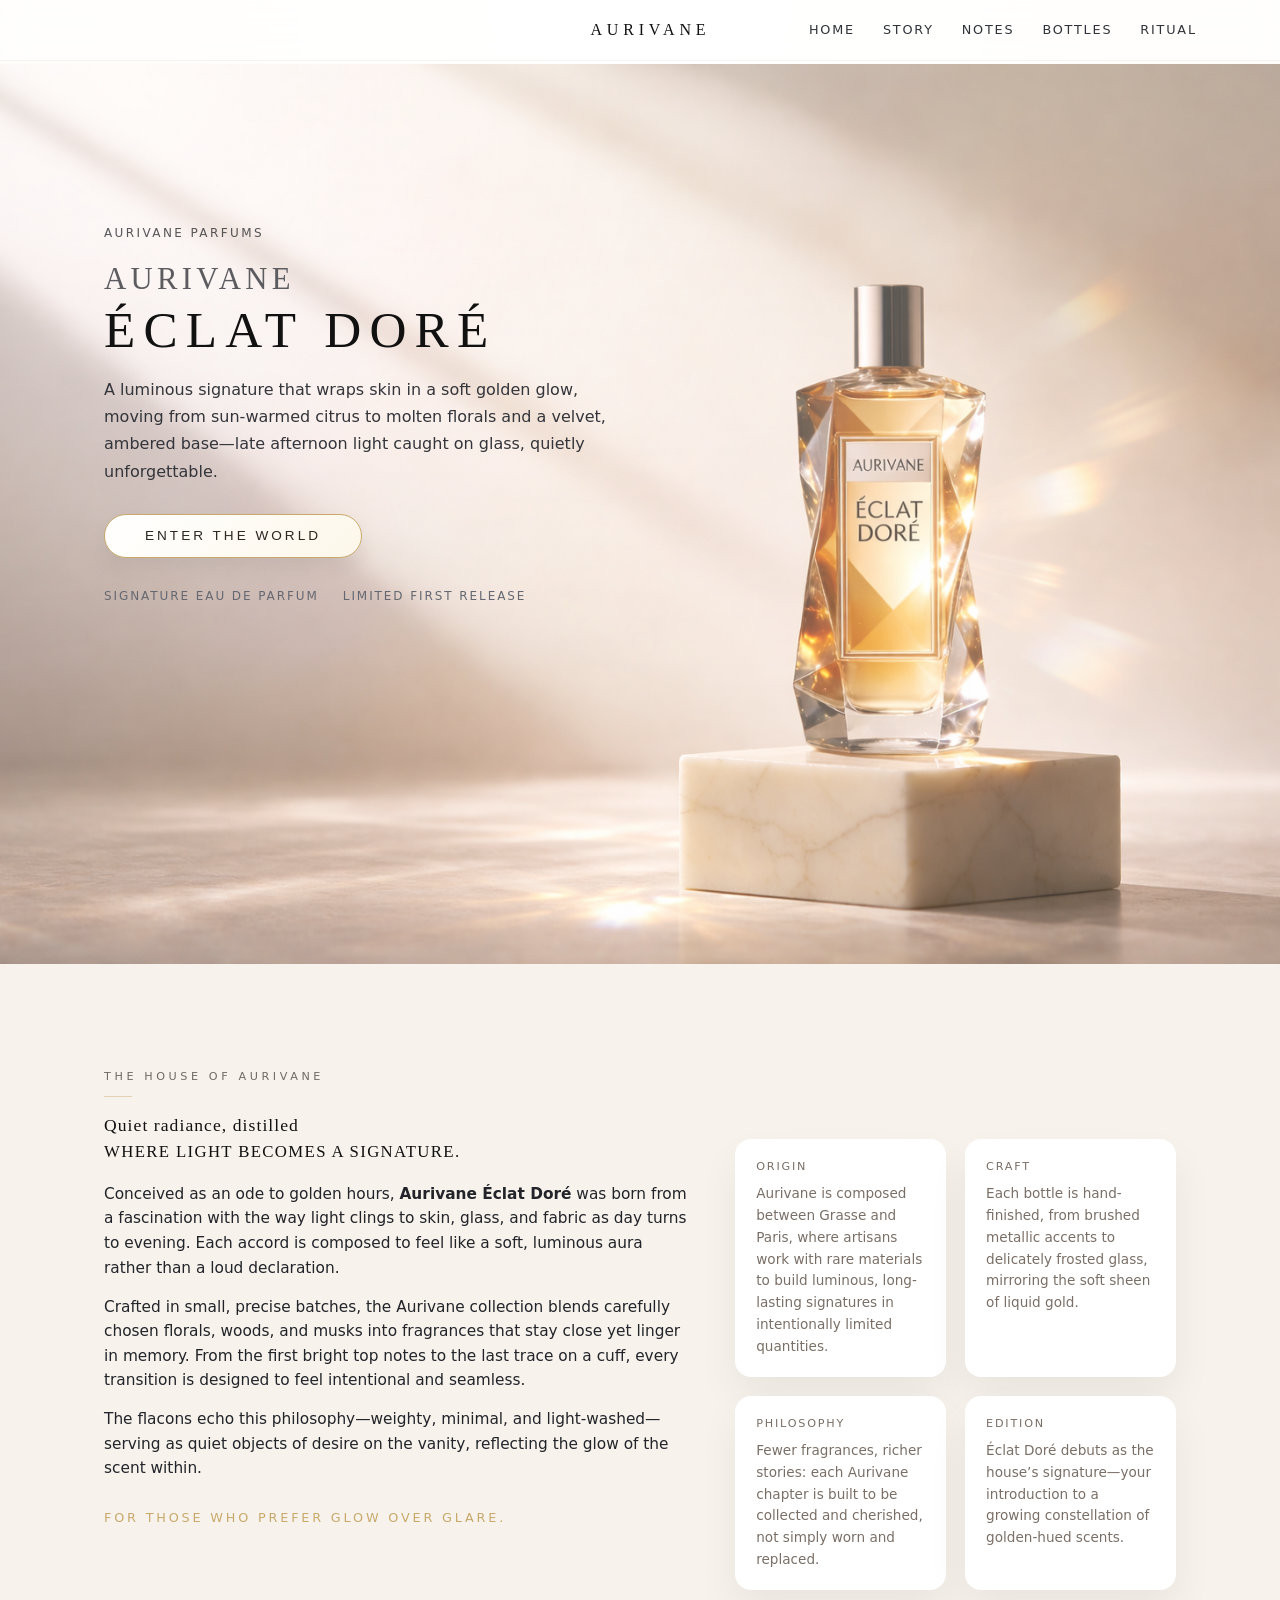
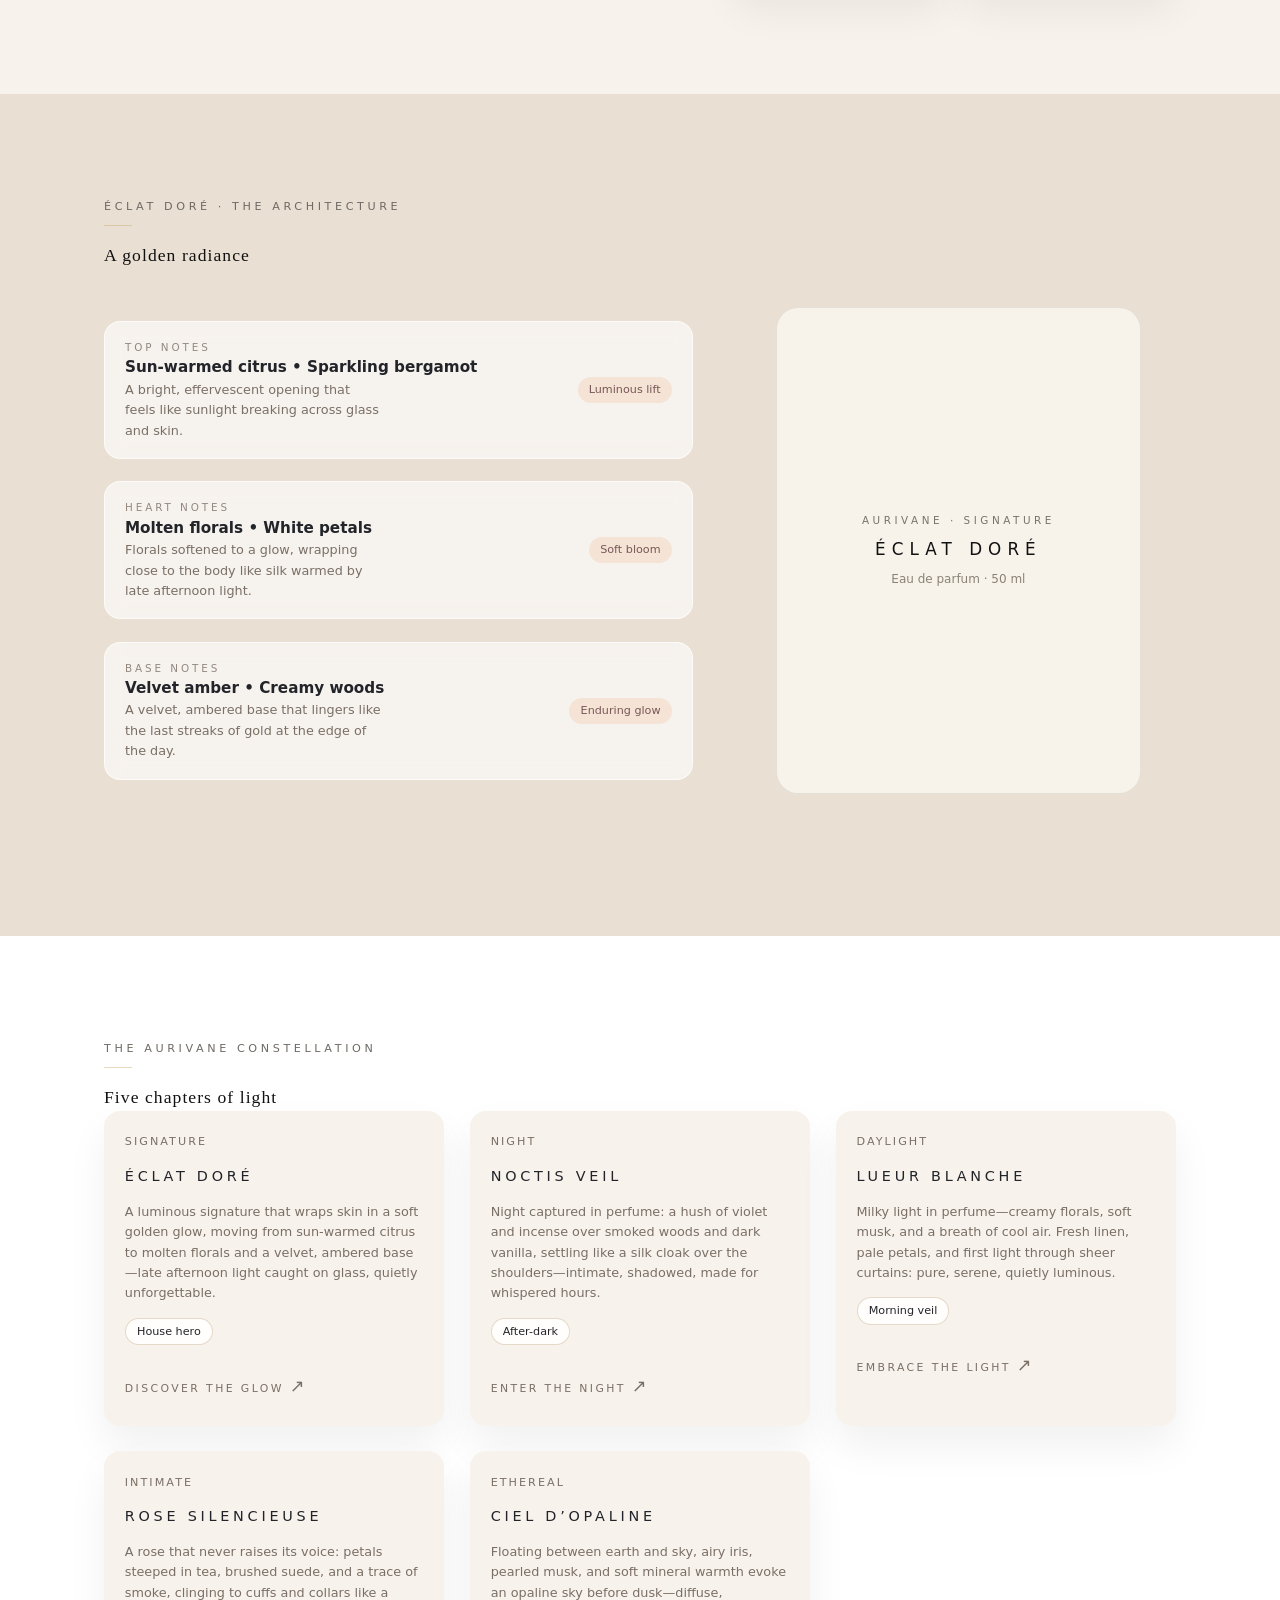
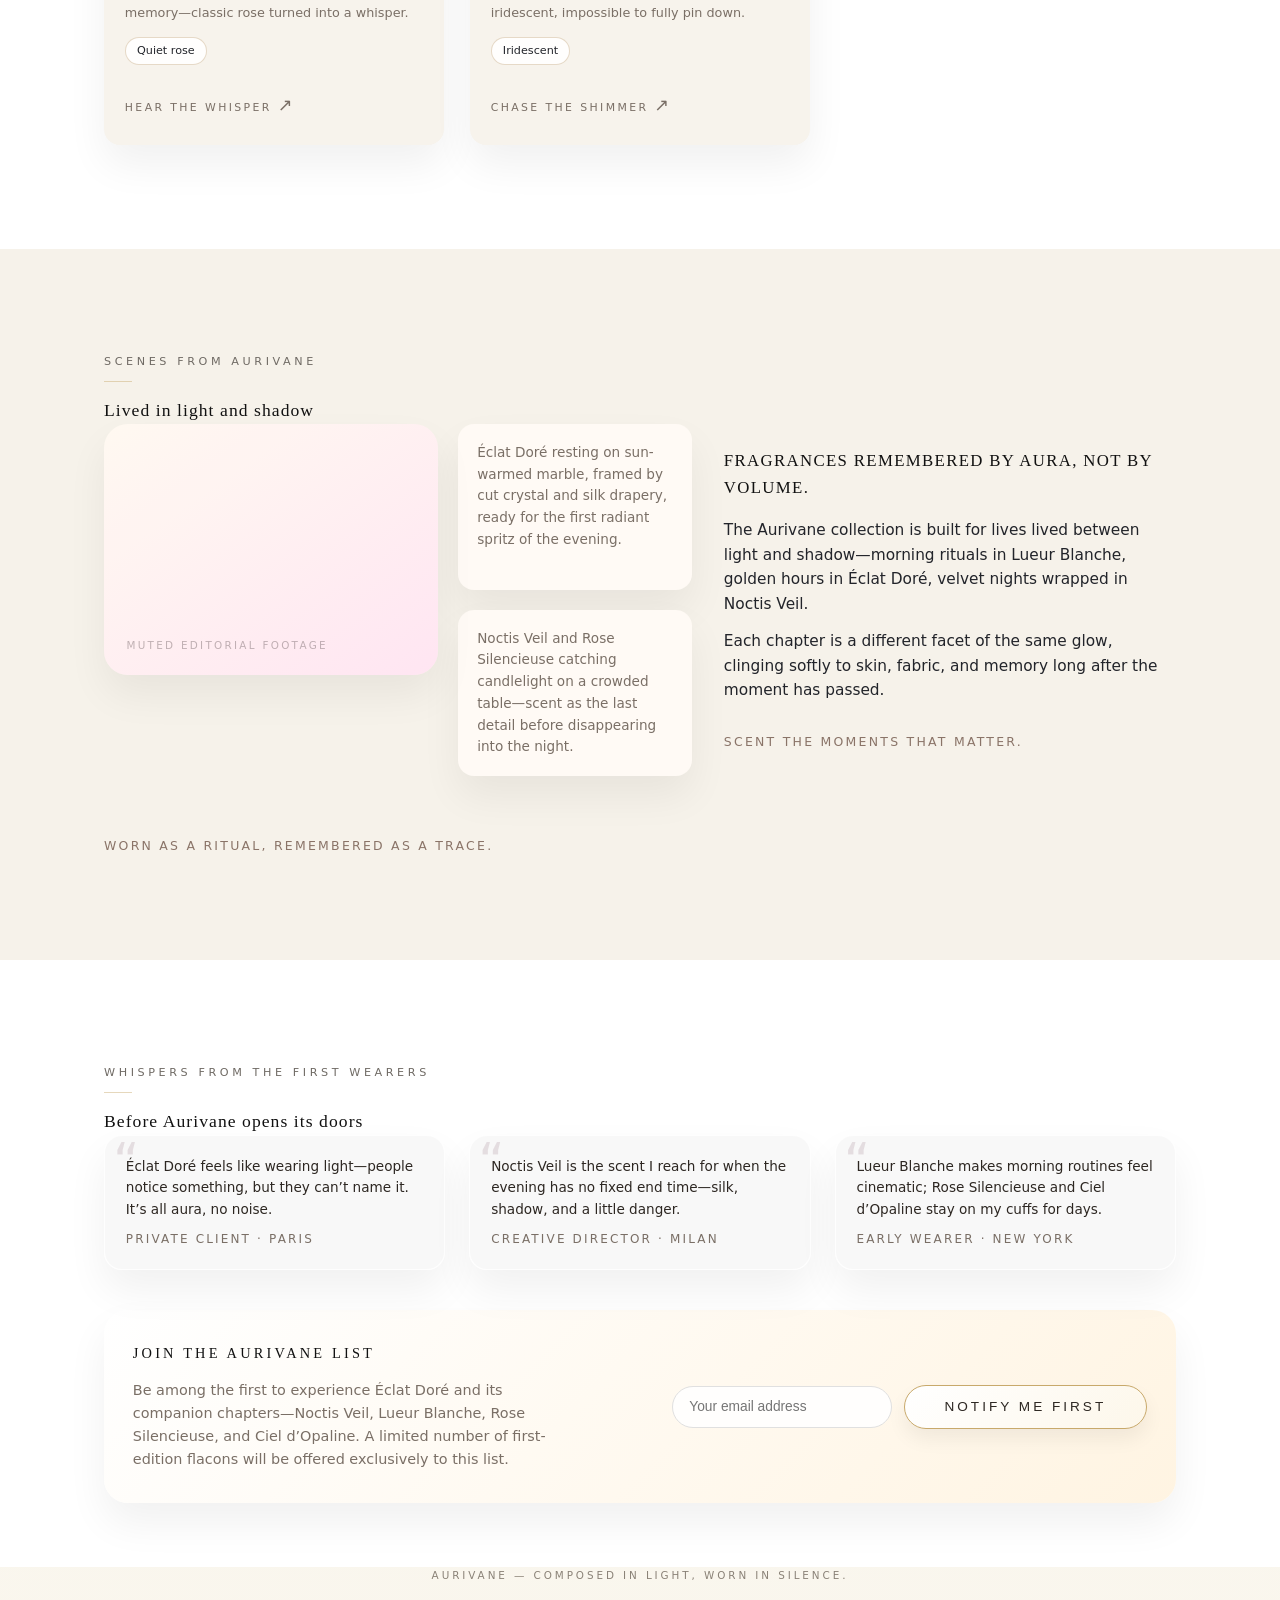
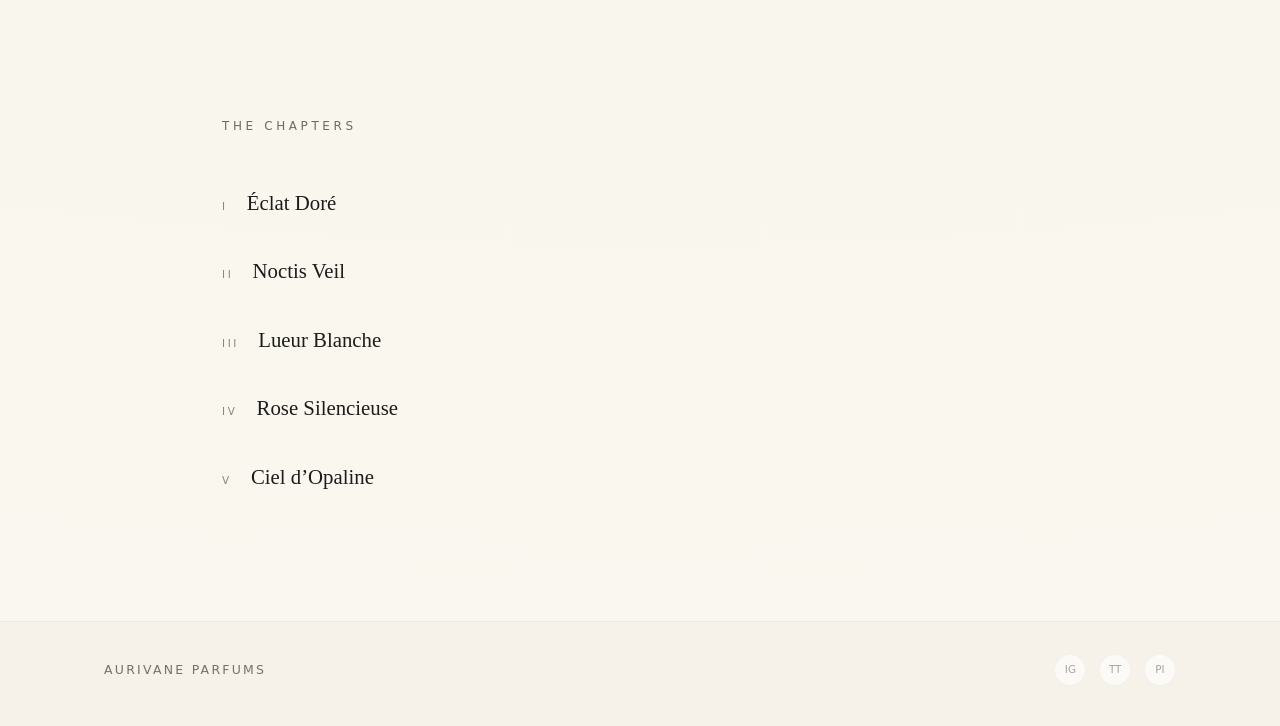
==== index.html @ 274eae1e "Add files via upload" ====
<!DOCTYPE html>
<html lang="en">
<head>
  <meta charset="UTF-8" />
  <title>Aurivane — Éclat Doré</title>
  <meta name="viewport" content="width=device-width, initial-scale=1.0" />


<link rel="stylesheet" href="styles.css" />
</head>
<body>
<header class="site-header">
  <div class="container nav-inner">

    <!-- LEFT SPACER (keeps brand centered) -->
    <div></div>
    <button class="menu-toggle" aria-label="Open menu">
      <span></span>
      <span></span>
      <span></span>
    </button>

    <!-- CENTER BRAND -->
    <div class="nav-center-brand">Aurivane</div>

    <!-- DESKTOP NAV (unchanged) -->
    <nav class="nav-links">
      <a href="#top">Home</a>
      <a href="#story">Story</a>
      <a href="#notes">Notes</a>
      <a href="#collection">Bottles</a>
      <a href="#lifestyle">Ritual</a>
    </nav>

    <!-- MOBILE MENU TOGGLE -->
    

  </div>

  <!-- MOBILE SLIDE-IN MENU (OUTSIDE nav-inner) -->
  <nav class="mobile-menu">
    <a href="#top">Home</a>
    <a href="#story">Story</a>
    <a href="#notes">Notes</a>
    <a href="#collection">Chapters</a>
    <a href="#lifestyle">Ritual</a>
  </nav>
</header>


  <main>
    <!-- Hero -->
    <section class="hero" id="top">
      <div class="container">
        <div class="hero-inner">
          <div class="hero-copy">
            <div class="brand-mark">Aurivane Parfums</div>

            <h1 class="hero-title">
              <span class="hero-title-prefix">Aurivane</span>
              <span class="hero-title-main">Éclat Doré</span>
            </h1>

            <p class="hero-tagline">
              A luminous signature that wraps skin in a soft golden glow, moving from sun-warmed citrus
              to molten florals and a velvet, ambered base—late afternoon light caught on glass,
              quietly unforgettable.
            </p>

            <div class="hero-actions">
              <button class="btn"
                onclick="document.getElementById('story').scrollIntoView({behavior:'smooth'})">
                Enter the world
              </button>
            </div>

            <div class="hero-meta">
              <span>Signature eau de parfum</span>
              <span>Limited first release</span>
            </div>
          </div>
        </div>
      </div>
    </section>

    <!-- Brand Story -->
    <section class="brand-story" id="story">
      <div class="container">
        <div class="section-header">
          <div class="section-title">The house of Aurivane</div>
          <div class="section-kicker">Quiet radiance, distilled</div>
        </div>

        <div class="brand-grid">
          <div class="brand-copy">
            <h2>Where light becomes a signature.</h2>
            <p>
              Conceived as an ode to golden hours, <strong>Aurivane Éclat Doré</strong> was born from a fascination with the way light clings to skin, glass, and fabric as day turns to evening.
              Each accord is composed to feel like a soft, luminous aura rather than a loud declaration.
            </p>
            <p>
              Crafted in small, precise batches, the Aurivane collection blends carefully chosen florals, woods, and musks into fragrances that stay close yet linger in memory.
              From the first bright top notes to the last trace on a cuff, every transition is designed to feel intentional and seamless.
            </p>
            <p>
              The flacons echo this philosophy—weighty, minimal, and light-washed—serving as quiet objects of desire on the vanity, reflecting the glow of the scent within.
            </p>

            <div class="brand-footnote">For those who prefer glow over glare.</div>
          </div>

          <div class="brand-visual">
            <div class="brand-card">
              <div class="brand-chip">Origin</div>
              <p>
                Aurivane is composed between Grasse and Paris, where artisans work with rare materials to build luminous, long-lasting signatures in intentionally limited quantities.
              </p>
            </div>
            <div class="brand-card">
              <div class="brand-chip">Craft</div>
              <p>
                Each bottle is hand-finished, from brushed metallic accents to delicately frosted glass, mirroring the soft sheen of liquid gold.
              </p>
            </div>
            <div class="brand-card">
              <div class="brand-chip">Philosophy</div>
              <p>
                Fewer fragrances, richer stories: each Aurivane chapter is built to be collected and cherished, not simply worn and replaced.
              </p>
            </div>
            <div class="brand-card">
              <div class="brand-chip">Edition</div>
              <p>
                Éclat Doré debuts as the house’s signature—your introduction to a growing constellation of golden-hued scents.
              </p>
            </div>
          </div>
        </div>
      </div>
    </section>

    <!-- Fragrance Notes for Éclat Doré -->
    <section class="notes" id="notes">
      <div class="container">
        <div class="section-header">
          <div class="section-title">Éclat Doré · The architecture</div>
          <div class="section-kicker">A golden radiance</div>
        </div>

        <div class="notes-inner">
          <div class="notes-pyramid">
            <div class="note-row">
              <div>
                <div class="note-label">Top notes</div>
                <div class="note-main">Sun-warmed citrus • Sparkling bergamot</div>
                <div class="note-desc">
                  A bright, effervescent opening that feels like sunlight breaking across glass and skin.
                </div>
              </div>
              <div class="note-tag">Luminous lift</div>
            </div>
            <div class="note-row">
              <div>
                <div class="note-label">Heart notes</div>
                <div class="note-main">Molten florals • White petals</div>
                <div class="note-desc">
                  Florals softened to a glow, wrapping close to the body like silk warmed by late afternoon light.
                </div>
              </div>
              <div class="note-tag">Soft bloom</div>
            </div>
            <div class="note-row">
              <div>
                <div class="note-label">Base notes</div>
                <div class="note-main">Velvet amber • Creamy woods</div>
                <div class="note-desc">
                  A velvet, ambered base that lingers like the last streaks of gold at the edge of the day.
                </div>
              </div>
              <div class="note-tag">Enduring glow</div>
            </div>
          </div>

          <div class="notes-bottle">
            <div class="notes-bottle-inner">
              <div class="notes-badge">Aurivane · Signature</div>
              <div class="notes-name">Éclat Doré</div>
              <div class="notes-sub">Eau de parfum · 50 ml</div>
            </div>
          </div>
        </div>
      </div>
    </section>

    <!-- Collection Tease (all models) -->
    <section class="collection" id="collection">
      <div class="container">
        <div class="section-header">
          <div class="section-title">The Aurivane constellation</div>
          <div class="section-kicker">Five chapters of light</div>
        </div>

        <div class="collection-grid">
          <!-- Éclat Doré -->
          <article class="scent-card">
            <div class="scent-tag">Signature</div>
            <div class="scent-name">Éclat Doré</div>
            <p class="scent-notes">
              A luminous signature that wraps skin in a soft golden glow, moving from sun-warmed citrus to molten florals and a velvet, ambered base—late afternoon light caught on glass, quietly unforgettable.
            </p>
            <span class="scent-chip">House hero</span>
            <div class="scent-cta-row">
              <a href="eclat-dore.html" class="bottle-link">
              <span>Discover the glow</span>
              <span class="scent-arrow">↗</span>
              </a>
            </div>
          </article>

          <!-- Noctis Veil -->
          <article class="scent-card">
            <div class="scent-tag">Night</div>
            <div class="scent-name">Noctis Veil</div>
            <p class="scent-notes">
              Night captured in perfume: a hush of violet and incense over smoked woods and dark vanilla, settling like a silk cloak over the shoulders—intimate, shadowed, made for whispered hours.
            </p>
            <span class="scent-chip">After-dark</span>

            <div class="scent-cta-row">
              <a href="noctis-veil.html" class="bottle-link">
              <span>Enter the night</span>
              <span class="scent-arrow">↗</span>
              </a>
            </div>

          </article>

          <!-- Lueur Blanche -->
          <article class="scent-card">
            <div class="scent-tag">Daylight</div>
            <div class="scent-name">Lueur Blanche</div>
            <p class="scent-notes">
              Milky light in perfume—creamy florals, soft musk, and a breath of cool air.
              Fresh linen, pale petals, and first light through sheer curtains: pure, serene, quietly luminous.
            </p>
            <span class="scent-chip">Morning veil</span>

            <div class="scent-cta-row">
              <a href="lueur-blanche.html" class="bottle-link">
              <span>Embrace the light</span>
              <span class="scent-arrow">↗</span>
              </a>
            </div>

          </article>

          <!-- Rose Silencieuse -->
          <article class="scent-card">
            <div class="scent-tag">Intimate</div>
            <div class="scent-name">Rose Silencieuse</div>
            <p class="scent-notes">
              A rose that never raises its voice: petals steeped in tea, brushed suede, and a trace of smoke, clinging to cuffs and collars like a memory—classic rose turned into a whisper.
            </p>
            <span class="scent-chip">Quiet rose</span>
            
            <div class="scent-cta-row">
              <a href="rose-silencieuse.html" class="bottle-link">
              <span>Hear the whisper</span>
              <span class="scent-arrow">↗</span>
              </a>
            </div>
          </article>

          <!-- Ciel d’Opaline -->
          <article class="scent-card">
            <div class="scent-tag">Ethereal</div>
            <div class="scent-name">Ciel d’Opaline</div>
            <p class="scent-notes">
              Floating between earth and sky, airy iris, pearled musk, and soft mineral warmth evoke an opaline sky before dusk—diffuse, iridescent, impossible to fully pin down.
            </p>
            <span class="scent-chip">Iridescent</span>
            <div class="scent-cta-row">
              <a href="ciel-d-opaline.html" class="bottle-link">
              <span>Chase the shimmer</span>
              <span class="scent-arrow">↗</span>
              </a>
            </div>
          </article>
        </div>
      </div>
    </section>

    <!-- Lifestyle / Video -->
    <section class="lifestyle" id="lifestyle">
      <div class="container">
        <div class="section-header">
          <div class="section-title">Scenes from Aurivane</div>
          <div class="section-kicker">Lived in light and shadow</div>
        </div>

        <div class="lifestyle-grid">
          <div class="lifestyle-media">
            <div class="lifestyle-main">
              <!-- Replace this with your own muted hero video or image -->
               <video
  class="ritual-video"
  src="ritual.mp4"
  autoplay
  muted
  loop
  playsinline
></video>

            </div>
            <div class="lifestyle-subgrid">
              <div class="lifestyle-card">
                Éclat Doré resting on sun-warmed marble, framed by cut crystal and silk drapery, ready for the first radiant spritz of the evening.
              </div>
              <div class="lifestyle-card">
                Noctis Veil and Rose Silencieuse catching candlelight on a crowded table—scent as the last detail before disappearing into the night.
              </div>
            </div>
          </div>
          <div class="lifestyle-copy">
            <h2>Fragrances remembered by aura, not by volume.</h2>
            <p>
              The Aurivane collection is built for lives lived between light and shadow—morning rituals in Lueur Blanche, golden hours in Éclat Doré, velvet nights wrapped in Noctis Veil.
            </p>
            <p>
              Each chapter is a different facet of the same glow, clinging softly to skin, fabric, and memory long after the moment has passed.
            </p>
            <div class="lifestyle-caption">Scent the moments that matter.</div>
          </div>
          <div class="lifestyle-caption">Worn as a ritual, remembered as a trace.</div>
        </div>
      </div>
    </section>

    <!-- Social Proof & CTA -->
    <section class="social-proof" id="social">
      <div class="container">
        <div class="section-header">
          <div class="section-title">Whispers from the first wearers</div>
          <div class="section-kicker">Before Aurivane opens its doors</div>
        </div>

        <div class="quotes-grid">
          <div class="quote-card">
            <p class="quote-text">
              Éclat Doré feels like wearing light—people notice something, but they can’t name it. It’s all aura, no noise.
            </p>
            <div class="quote-author">Private client · Paris</div>
          </div>
          <div class="quote-card">
            <p class="quote-text">
              Noctis Veil is the scent I reach for when the evening has no fixed end time—silk, shadow, and a little danger.
            </p>
            <div class="quote-author">Creative director · Milan</div>
          </div>
          <div class="quote-card">
            <p class="quote-text">
              Lueur Blanche makes morning routines feel cinematic; Rose Silencieuse and Ciel d’Opaline stay on my cuffs for days.
            </p>
            <div class="quote-author">Early wearer · New York</div>
          </div>
        </div>

        <div class="cta-panel" id="waitlist">
          <div class="cta-copy">
            <h2>Join the Aurivane list</h2>
            <p>
              Be among the first to experience Éclat Doré and its companion chapters—Noctis Veil, Lueur Blanche, Rose Silencieuse, and Ciel d’Opaline.
              A limited number of first-edition flacons will be offered exclusively to this list.
            </p>
          </div>
          <form class="cta-form"
            onsubmit="event.preventDefault(); alert('Thank you for joining the Aurivane list.');">
            <input type="email" required class="cta-input" placeholder="Your email address" />
            <button class="btn" type="submit">Notify me first</button>
          </form>
        </div>
      </div>
    </section>
  </main>

  <div class="footer-whisper">
  Aurivane — composed in light, worn in silence.
</div>

<section class="chapters-index">

  <div class="chapters-header">
    <span class="label">The Chapters</span>
  </div>

  <div class="chapters-list">

    <a href="eclat-dore.html" class="chapter-link">
      <span class="chapter-number">I</span>
      <span class="chapter-name">Éclat Doré</span>
    </a>

    <a href="noctis-veil.html" class="chapter-link">
      <span class="chapter-number">II</span>
      <span class="chapter-name">Noctis Veil</span>
    </a>

    <a href="lueur-blanche.html" class="chapter-link">
      <span class="chapter-number">III</span>
      <span class="chapter-name">Lueur Blanche</span>
    </a>

    <a href="rose-silencieuse.html" class="chapter-link">
      <span class="chapter-number">IV</span>
      <span class="chapter-name">Rose Silencieuse</span>
    </a>

    <a href="ciel-d-opaline.html" class="chapter-link">
      <span class="chapter-number">V</span>
      <span class="chapter-name">Ciel d’Opaline</span>
    </a>

  </div>

</section>

  <footer>
    <div class="container footer-inner">
      <div class="footer-brand">Aurivane Parfums</div>
      <div class="footer-social">
        <a href="#" aria-label="Instagram">IG</a>
        <a href="#" aria-label="TikTok">TT</a>
        <a href="#" aria-label="Pinterest">PI</a>
      </div>
    </div>
  </footer>

  <script>

  const menuToggle = document.querySelector('.menu-toggle');
  const mobileLinks = document.querySelectorAll('.mobile-menu a');

  // Toggle menu open / close
  menuToggle.addEventListener('click', () => {
    document.body.classList.toggle('menu-open');
  });

  // Close menu when a link is clicked
  mobileLinks.forEach(link => {
    link.addEventListener('click', () => {
      document.body.classList.remove('menu-open');
    });
  });
</script>

</body>
</html>
---- styles.css ----
/* ---------- Base ---------- */
    :root {
      --border-soft: #e0e0e0;
      --shadow-soft: 0 20px 40px rgba(0, 0, 0, 0.06);
      --radius-lg: 24px;
      --radius-md: 16px;
      --radius-sm: 999px;
      --max-width: 1120px;
      --transition-fast: 200ms ease-out;
      --bg-main: #f5f1e8;
      --bg-soft: #f7f3ec;
      --bg-white: #ffffff;
      --bg-blush: #e9dfd3;
      --bg-accent: #e0d7c5;
      --text-main: #2d2722;
      --text-muted: #7a6f66;
      --gold: #c8a96b;
      --rose-gold: #8a7468;
    }

    * {
      box-sizing: border-box;
      margin: 0;
      padding: 0;
    }

    html,
    body {
      scroll-behavior: smooth;
    }


    .bottle-link {
  text-decoration: none;
  color: inherit;
  display: block;
}

.bottle-link:hover span{
  transform: scale(1.02);
  transition: transform 0.6s ease;
}

    body {
      font-family: "Inter", system-ui, -apple-system, BlinkMacSystemFont, "Segoe UI", sans-serif;
      color: #22242a;
      background: radial-gradient(circle at top, #ffffff 0, #f8f4e6 45%, #faf7f0 100%);
      -webkit-font-smoothing: antialiased;
      font-size: 16px;
      line-height: 1.6;
    }

    img,
    video {
      max-width: 100%;
      display: block;
    }

    a {
      text-decoration: none;
      color: inherit;
    }

    main {
      width: 100%;
      overflow-x: hidden;
    }

    .container {
      max-width: var(--max-width);
      margin: 0 auto;
      padding: 0 1.5rem;
    }

    section {
      padding: 6.5rem 0;
      scroll-margin-top: 4.5rem; /* for fixed header */
    }

    h1,
    h2,
    h3 {
      letter-spacing: 0.16em;
      text-transform: uppercase;
    }

    p {
      line-height: 1.6;
      font-size: 0.96rem;
    }

    /* ---------- Header / Nav ---------- */
    .site-header {
      position: fixed;
      top: 0;
      inset-inline: 0;
      z-index: 9999;
      backdrop-filter: blur(10px);
      background: rgba(255, 255, 255, 0.55);
      border-bottom: 1px solid rgba(0, 0, 0, 0.04);
      left: 0;
      width: 100%;
      
    }

/* Desktop */
.menu-toggle {
  display: none;
}

.hero::before{
  pointer-events: none;
}

.menu-open .menu-toggle span:nth-child(1) {
  transform: translateY(8px) rotate(45deg);
}

.menu-open .menu-toggle span:nth-child(2) {
  opacity: 0;
}

.menu-open .menu-toggle span:nth-child(3) {
  transform: translateY(-8px) rotate(-45deg);
}


/* ---------- Mobile menu behavior ---------- */
.menu-open {
  overflow: hidden;
}



    .nav-inner {
      height: 3.75rem;
      display: grid;
      grid-template-columns: 1fr auto 1fr;
      align-items: center;
    }

    .nav-center-brand {
      grid-column: 2;
      justify-self: center;
      font-family: "Playfair Display", "Cormorant Garamond", serif;
      font-size: 1rem;
      letter-spacing: 0.3em;
      text-transform: uppercase;
      color: #111111;
    }

    .nav-links {
      grid-column: 3;
      justify-self: end;
      display: flex;
      gap: 1.75rem;
      color: #555;
      font-size: 0.8rem;
      letter-spacing: 0.14em;
      text-transform: uppercase;
    }

    .nav-links a {
      color: #303339;
      text-decoration: none;
      position: relative;
    }

    .nav-links a::after {
      content: "";
      position: absolute;
      left: 0;
      bottom: -0.2rem;
      width: 0;
      height: 1px;
      background: #111111;
      transition: width 180ms ease-out;
    }

    .nav-links a:hover::after {
      width: 100%;
    }

    /* ---------- Hero ---------- */
    .hero {
      min-height: 100vh;
      display: block;
      align-items: flex-start;
      position: relative;
      padding-top: 9rem; /* extra for fixed header */
      padding-bottom: 4rem;
      background: url("/hero-background.png") right center / cover no-repeat;
      background-color: #f7f3ec;
      margin-top: 4rem;
    }

    .site-header .container{
      padding-inline: 1.5rem 0.2rem;
    }

    .hero::before {
      content: "";
      position: absolute;
      inset: 0;
      background: radial-gradient(circle at top left, rgba(255, 255, 255, 0.4), transparent 55%),
        linear-gradient(to bottom, rgba(255, 255, 255, 0.35), rgba(255, 255, 255, 0.2));
      mix-blend-mode: lighten;
    }

    .hero .container {
      position: relative;
      z-index: 1;
    }

    .hero-inner {
      display: grid;
      grid-template-columns: minmax(0, 1fr);
      gap: 2.5rem;
      align-items: flex-start;
      justify-items: flex-start;
    }

    .hero-copy {
      max-width: 38rem;
      margin-top: 1rem;
      color: #1f2023;
    }

    .brand-mark {
      text-transform: uppercase;
      letter-spacing: 0.2em;
      font-size: 0.75rem;
      margin-bottom: 1.25rem;
      opacity: 0.75;
    }

    .hero-title {
      font-family: "Playfair Display", "Cormorant Garamond", "Times New Roman", serif;
      font-size: clamp(2.6rem, 4vw, 3.6rem);
      line-height: 1.05;
      margin: 0 0 1.2rem;
      display: flex;
      flex-direction: column;
      gap: 0.15em;
      color: #111111;
    }

    .hero-title-prefix {
      font-weight: 400;
      text-transform: uppercase;
      letter-spacing: 0.14em;
      font-size: 0.6em;
      color: #5b5b60;
    }

    .hero-title-main {
      font-weight: 500;
    }

    .hero-tagline {
      font-family: "Inter", system-ui, -apple-system, BlinkMacSystemFont, "Segoe UI", sans-serif;
      font-size: clamp(1rem, 1.1vw, 1.06rem);
      line-height: 1.7;
      max-width: 32rem;
      margin: 0 0 1.8rem;
      color: #33353b;
    }

    .hero-meta {
      display: flex;
      flex-wrap: wrap;
      gap: 0.75rem 1.5rem;
      font-size: 0.75rem;
      text-transform: uppercase;
      letter-spacing: 0.16em;
      color: #656871;
    }

    /* ---------- Buttons & Pills ---------- */
    .btn {
      display: inline-flex;
      align-items: center;
      justify-content: center;
      padding: 0.85rem 2.5rem;
      border-radius: var(--radius-sm);
      border: 1px solid var(--gold);
      background: linear-gradient(135deg, #ffffff, #fdf7ea);
      color: var(--text-main);
      font-size: 0.85rem;
      letter-spacing: 0.16em;
      text-transform: uppercase;
      font-weight: 500;
      letter-spacing: 0.22em;
      cursor: pointer;
      transition: background var(--transition-fast), transform var(--transition-fast),
        box-shadow var(--transition-fast);
      box-shadow: 0 10px 20px rgba(0, 0, 0, 0.06);
    }

    .btn:hover {
      background: linear-gradient(135deg, #fffaf0, #ffeec7);
      transform: translateY(-0.5px);
      box-shadow: 0 16px 30px rgba(0, 0, 0, 0.08);
    }

    .pill {
      display: inline-flex;
      align-items: center;
      gap: 0.5rem;
      border-radius: var(--radius-sm);
      padding: 0.45rem 1.1rem;
      border: 1px solid rgba(0, 0, 0, 0.04);
      background: rgba(255, 255, 255, 0.75);
      backdrop-filter: blur(10px);
      font-size: 0.7rem;
      letter-spacing: 0.18em;
      text-transform: uppercase;
      color: var(--text-muted);
    }

    .pill-dot {
      width: 7px;
      height: 7px;
      border-radius: 50%;
      background: var(--gold);
    }

    /* ---------- Premium headings for sections ---------- */
    section h2 {
      font-family: "Playfair Display", "Cormorant Garamond", serif;
      font-size: clamp(1.6rem, 2.4vw, 2rem);
      font-weight: 500;
      letter-spacing: 0.08em;
      text-transform: uppercase;
      color: #111111;
      margin-bottom: 0.4rem;
    }

    section h3 {
      font-family: "Inter", system-ui, -apple-system, BlinkMacSystemFont, "Segoe UI", sans-serif;
      font-size: 0.85rem;
      text-transform: uppercase;
      letter-spacing: 0.2em;
      color: #7a7d84;
      margin-bottom: 1.4rem;
    }

    /* ---------- Brand Story ---------- */
    .brand-story {
      background: var(--bg-soft);
    }

    .brand-grid {
      display: grid;
      grid-template-columns: minmax(0, 1.2fr) minmax(0, 0.9fr);
      gap: 2.75rem;
      align-items: start;
    }

    .brand-copy h2 {
      font-size: 1.05rem;
      margin-bottom: 1rem;
    }

    .brand-copy p + p {
      margin-top: 0.9rem;
    }

    .brand-copy strong {
      font-weight: 600;
    }

    .brand-footnote {
      margin-top: 1.7rem;
      font-size: 0.8rem;
      text-transform: uppercase;
      letter-spacing: 0.22em;
      color: var(--gold);
    }

    .brand-visual {
      display: grid;
      grid-template-columns: repeat(2, minmax(0, 1fr));
      gap: 1.2rem;
    }

    .brand-card {
      border-radius: var(--radius-md);
      background: var(--bg-white);
      box-shadow: var(--shadow-soft);
      padding: 1.2rem 1.3rem;
    }

    .brand-chip {
      font-size: 0.7rem;
      letter-spacing: 0.16em;
      text-transform: uppercase;
      color: var(--text-muted);
      margin-bottom: 0.45rem;
    }

    .brand-card p {
      font-size: 0.85rem;
      color: var(--text-muted);
    }

    /* ---------- Fragrance Notes ---------- */
    .notes {
      background: var(--bg-blush);
    }

    .notes-inner {
      display: grid;
      grid-template-columns: minmax(0, 1.15fr) minmax(0, 0.85fr);
      gap: 3rem;
      align-items: center;
    }

    .notes-pyramid {
      display: grid;
      gap: 1.4rem;
    }

    .note-row {
      border-radius: var(--radius-md);
      padding: 1.05rem 1.25rem;
      display: flex;
      align-items: center;
      justify-content: space-between;
      gap: 1.5rem;
      border: 1px solid rgba(255, 255, 255, 0.7);
      background: rgba(255, 255, 255, 0.6);
      backdrop-filter: blur(8px);
      transition: transform var(--transition-fast), box-shadow var(--transition-fast),
        background var(--transition-fast);
    }

    .note-row:hover {
      transform: translateY(-1px);
      box-shadow: 0 12px 24px rgba(0,0,0,0.12);
      background: rgba(255, 255, 255, 0.85);
    }

    .note-label {
      font-size: 0.65rem;
      letter-spacing: 0.28em;
      text-transform: uppercase;
      color: var(--text-muted);
      opacity: 0.8;

    }

    .note-main {
      font-size: 0.95rem;
      font-weight: 600;
    }

    .note-desc {
      font-size: 0.8rem;
      color: var(--text-muted);
      max-width: 16rem;
    }

    .note-tag {
      padding: 0.25rem 0.7rem;
      border-radius: 999px;
      font-size: 0.7rem;
      background: rgba(244, 225, 210, 0.9);
      color: #785757;
    }
    
    
    .notes-bottle {
  padding: 2.4rem 2.2rem;
  background: none;
  border: none;
  box-shadow: none;
}


.notes-bottle-inner {
  aspect-ratio: 3 / 4;
  background: #f7f3ea; /* warm ivory */
  border: 1px solid rgba(0, 0, 0, 0.08); /* very soft outline */
  border-radius: 22px; /* subtle, not pill-like */
  display: flex;
  flex-direction: column;
  align-items: center;
  justify-content: center;
  gap: 0.45rem;
  text-align: center;
}



.notes-badge {
  font-size: 0.65rem;
  letter-spacing: 0.34em;
  text-transform: uppercase;
  color: #7a7268;
}
.notes-name {
  font-size: 1.05rem;
  letter-spacing: 0.36em;
  text-transform: uppercase;
  color: #111111;
}
.notes-sub {
  font-size: 0.75rem;
  color: #8a8277;
}

    /* ---------- Collection ---------- */
    .collection {
      background: var(--bg-white);
    }

    .collection-grid {
      display: grid;
      grid-template-columns: repeat(3, minmax(0, 1fr));
      gap: 1.6rem;
    }

    .scent-card {
      border-radius: var(--radius-md);
      background: var(--bg-soft);
      box-shadow: var(--shadow-soft);
      padding: 1.4rem 1.3rem 1.6rem;
      display: flex;
      flex-direction: column;
      gap: 0.85rem;
      position: relative;
      overflow: hidden;
      transition: transform var(--transition-fast), box-shadow var(--transition-fast);
    }

    .scent-card:hover {
      transform: translateY(-5px);
      box-shadow: 0 24px 40px rgba(0, 0, 0, 0.09);
        background: linear-gradient(
    135deg,
    #f8f5ee,
    #f2ede4
  );
    }

    .scent-tag {
      font-size: 0.7rem;
      letter-spacing: 0.18em;
      text-transform: uppercase;
      color: var(--text-muted);
    }

    .scent-name {
      font-size: 0.9rem;
      letter-spacing: 0.26em;
      text-transform: uppercase;
    }

    .scent-notes {
      font-size: 0.8rem;
      color: var(--text-muted);
    }

    .scent-chip {
      font-size: 0.7rem;
      padding: 0.25rem 0.7rem;
      border-radius: 999px;
      background: rgba(255, 255, 255, 0.9);
      border: 1px solid rgba(228, 213, 193, 0.9);
      align-self: flex-start;
    }

    .scent-cta-row {
      display: flex;
      justify-content: space-between;
      align-items: center;
      margin-top: 0.8rem;
      font-size: 0.68rem;
      letter-spacing: 0.22em;
      text-transform: uppercase;
      color: var(--text-muted);
    }

    .scent-arrow {
      font-size: 1.1rem;
    }

    /* ---------- Lifestyle ---------- */
    .lifestyle {
      background: #f6f2ea;
    }

    .lifestyle-grid {
      display: grid;
      grid-template-columns: 1.3fr 1fr;
      gap: 2rem;
      align-items: center;
    }

    .lifestyle-media {
      display: grid;
      grid-template-columns: 2fr 1.4fr;
      gap: 1.25rem;
    }

    .lifestyle-main {
      border-radius: var(--radius-lg);
      background: linear-gradient(145deg, #fff9f0, #ffe4f1);
      box-shadow: var(--shadow-soft);
      aspect-ratio: 4 / 3;
      position: relative;
      overflow: hidden;
    }

    .lifestyle-main::before {
  content: "";
  position: absolute;
  inset: 0;
  background: rgba(255, 255, 255, 0.04);
  pointer-events: none;
  z-index: 2;
}

    .lifestyle-main::after {
      content: "Muted Editorial Footage";
      position: absolute;
      left: 1.4rem;
      bottom: 1.3rem;
      font-size: 0.65rem;
      opacity: 0.55;
      letter-spacing: 0.22em;
      text-transform: uppercase;
      color: rgba(84, 70, 73, 0.7);
    }

    .lifestyle-subgrid {
      display: grid;
      grid-template-rows: 1fr 1fr;
      gap: 1.25rem;
    }

    .lifestyle-card {
      border-radius: var(--radius-md);
      background: #fffaf5;
      box-shadow: var(--shadow-soft);
      padding: 1.1rem 1.2rem;
      font-size: 0.85rem;
      color: var(--text-muted);
    }

    .lifestyle-copy h2 {
      font-size: 1.05rem;
      margin-bottom: 1rem;
    }

    .lifestyle-copy p + p {
      margin-top: 0.8rem;
    }

    .lifestyle-caption {
      margin-top: 1.8rem;
      font-size: 0.78rem;
      letter-spacing: 0.18em;
      text-transform: uppercase;
      color: var(--rose-gold);
    }
    .ritual-video {
  width: 100%;
  height: 100%;
  object-fit: cover;
  display: block;
}



    /* ---------- Social Proof & CTA ---------- */
    .social-proof {
      background: var(--bg-white);
      padding-bottom: 4rem;
    }

    .quotes-grid {
      display: grid;
      grid-template-columns: repeat(3, minmax(0, 1fr));
      gap: 1.5rem;
      margin-bottom: 2.5rem;
    }

    .quote-card {
      border-radius: 18px;
      padding: 1.2rem 1.3rem;
      background: rgba(248, 248, 248, 0.95);
      border: 1px solid rgba(255, 255, 255, 0.9);
      box-shadow: var(--shadow-soft);
      position: relative;
      overflow: hidden;
    }

    .quote-card::before {
      content: "“";
      position: absolute;
      font-size: 3.2rem;
      color: rgba(152, 114, 132, 0.2);
      top: -0.9rem;
      left: 0.5rem;
    }

    .quote-text {
      font-size: 0.85rem;
      color: var(--text-main);
      margin-bottom: 0.6rem;
    }

    .quote-author {
      font-size: 0.75rem;
      text-transform: uppercase;
      letter-spacing: 0.18em;
      color: var(--text-muted);
    }

    .cta-panel {
      border-radius: var(--radius-lg);
      background: linear-gradient(135deg, #ffffff, #fff4e2);
      box-shadow: var(--shadow-soft);
      padding: 2rem 1.8rem;
      display: flex;
      flex-wrap: wrap;
      align-items: center;
      justify-content: space-between;
      gap: 1.5rem;
    }

    .cta-copy {
      max-width: 26rem;
    }

    .cta-copy h2 {
      font-size: 0.9rem;
      letter-spacing: 0.22em;
      text-transform: uppercase;
      margin-bottom: 0.9rem;
    }

    .cta-copy p {
      font-size: 0.9rem;
      color: var(--text-muted);
    }

    .cta-form {
      display: flex;
      flex-wrap: wrap;
      gap: 0.7rem;
      align-items: center;
    }

    .cta-input {
      min-width: 220px;
      padding: 0.78rem 1rem;
      border-radius: var(--radius-sm);
      border: 1px solid var(--border-soft);
      background: rgba(255, 255, 255, 0.9);
      font-size: 0.86rem;
      outline: none;
      transition: border var(--transition-fast), box-shadow var(--transition-fast),
        background var(--transition-fast);
    }

    .cta-input:focus {
      border-color: var(--gold);
      box-shadow: 0 0 0 1px rgba(212, 175, 55, 0.2);
      background: #ffffff;
    }

    /* ---------- Footer ---------- */
    footer {
      padding: 2rem 0 2.5rem;
      border-top: 1px solid rgba(0, 0, 0, 0.03);
      background: #f6f2ea;
    }

    .footer-inner {
      display: flex;
      justify-content: space-between;
      align-items: center;
      gap: 1rem;
      font-size: 0.78rem;
      color: var(--text-muted);
    }

    .footer-brand {
      letter-spacing: 0.18em;
      text-transform: uppercase;
    }

    .footer-social {
      display: flex;
      gap: 0.8rem;
    }

    .footer-social a {
      width: 32px;
      height: 32px;
      border-radius: 999px;
      border: 1px solid rgba(0, 0, 0, 0.06);
      display: flex;
      align-items: center;
      justify-content: center;
      font-size: 0.65rem;
      background: #ffffff;
      opacity: 0.6;
      transition: background var(--transition-fast), transform var(--transition-fast),
        box-shadow var(--transition-fast);
    }
    .footer-whisper {
  text-align: center;
  font-size: 0.65rem;
  letter-spacing: 0.28em;
  text-transform: uppercase;
  color: #8a8277;
  margin-bottom: 1.5rem;
}


    .footer-social a:hover {
      transform: translateY(-1px);
      background: #fff9f0;
      box-shadow: 0 10px 20px rgba(0, 0, 0, 0.08);
    }

    /* ---------- Responsive ---------- */
    @media (min-width: 1024px) {
      .hero-actions{
        margin-bottom: 1.8rem;
      }
      
    }
    @media (max-width: 960px) {
      .hero-inner,
      .brand-grid,
      .notes-inner,
      .collection-grid,
      .lifestyle-grid,
      .quotes-grid {
        grid-template-columns: 1fr;
      }

      .hero {
        padding-top: 5rem;
      }

      .collection-grid {
        gap: 1.2rem;
      }

      .quotes-grid {
        gap: 1.2rem;
      }

      .section-header {
        flex-direction: column;
        align-items: flex-start;
        margin-bottom: 2.5rem;
        max-width: 32rem;
        padding-top: 1.2rem;
      }

.section-header::before {
  content: "";
  display: block;
  width: 36px;
  height: 1px;
  background: rgba(0, 0, 0, 0.08);
  margin-bottom: 1.4rem;
}



      .cta-panel {
        align-items: flex-start;
      }
    }

    @media (max-width: 640px) {
      section {
        padding: 4rem 0;
      }

      .hero {
        min-height: 90vh;
        padding-top: 4.5rem;
        padding-bottom: 3rem;
        text-align: center;
      }

      .hero-copy {
        margin-inline: auto;
        align-items: center;
      }

      .hero-title {
        font-size: clamp(2rem, 8vw, 2.5rem);
        line-height: 1.1;
      }

      .hero-tagline {
        font-size: 0.88rem;
        line-height: 1.8;
        max-width: 90%;
        margin-bottom: 1.4rem;
        margin-inline: auto;
      }

      .hero-actions {
        margin-bottom: 2rem;
      }

      .hero-scroll {
  position: absolute;
  bottom: 2rem;
  left: 50%;
  transform: translateX(-50%);
  font-size: 0.65rem;
  letter-spacing: 0.24em;
  text-transform: uppercase;
  color: #7a6f66;
  opacity: 0.6;
}

      

      .hero .btn {
        width: auto;
        min-width: 11rem;
        font-size: 0.9rem;
        padding-inline: 1.8rem;
      }

      .hero-meta {
        justify-content: center;
        text-align: center;
        font-size: 0.7rem;
        gap: 0.4rem 1rem;
      }

      .brand-visual {
        grid-template-columns: 1fr;
      }

      .scent-card,
      .brand-card,
      .lifestyle-card {
        box-shadow: 0 10px 20px rgba(0, 0, 0, 0.04);
      }

      .collection-grid,
      .quotes-grid {
        gap: 1rem;
      }

      .cta-input {
        min-width: 100%;
      }
    }

    .section-kicker {
  margin-top: 0.9rem;
  font-family: "Playfair Display", "Cormorant Garamond", serif;
  font-size: 1.1rem;
  font-weight: 500;
  letter-spacing: 0.06em;
  color: #111111;
}

.section-title {
  display: block;
  font-size: 0.7rem;
  letter-spacing: 0.32em;
  text-transform: uppercase;
  color: #6f6a64;
  margin-bottom: 0.4rem;
}

.section-title::after {
  content: "";
  display: block;
  width: 28px;
  height: 1px;
  background: rgba(200, 169, 107, 0.45);
  margin-top: 0.6rem;
}


.chapters-index {
  max-width: 900px;
  margin: 8rem auto;
  padding: 0 2rem;
}

.chapters-header .label {
  font-size: 0.75rem;
  letter-spacing: 0.3em;
  text-transform: uppercase;
  color: #6e6a65;
}

.chapters-list {
  margin-top: 3rem;
  display: flex;
  flex-direction: column;
  gap: 2.2rem;
}

.chapter-link {
  text-decoration: none;
  color: #1c1c1c;
  display: flex;
  gap: 1.2rem;
  align-items: baseline;
}

.chapter-number {
  font-size: 0.65rem;
  letter-spacing: 0.25em;
  color: #8a857d;
}

.chapter-name {
  font-family: "Playfair Display", serif;
  font-size: 1.3rem;
  font-weight: 400;
}

.chapter-link:hover {
  opacity: 0.85;
}







@media (max-width: 640px) {

  body {
    font-size: 15px;
    line-height: 1.9;
  }

  p {
    font-size: 0.92rem;
    line-height: 1.95;
  }

  .brand-copy p + p,
  .lifestyle-copy p + p {
    margin-top: 1.4rem;
  }

  .note-desc {
    max-width: 100%;
  }
}


@media (max-width: 768px) {

  .nav-links {
    display: none;
  }


  .menu-toggle, .nav-center-brand{
    align-self: center;
  }
  .nav-center-brand{
    grid-column: 2;
    justify-self: center;
    align-self: center;
  }


  /* Hamburger button */
  .menu-toggle {
    grid-column: 1;
    justify-self: start;
    position: relative;
    width: 32px;
    height: 32px;

    display: flex;
    flex-direction: column;
    justify-content: center;
    gap: 6px;
    align-items: center;

    background: none;
    border: none;
    padding: 0;
    cursor: pointer;

    z-index: 10001;
  }

  .menu-toggle span {
    height: 2px;
    display: block;
    width: 100%;
    background: #111111;
    transition: transform 0.35s ease, opacity 0.35s ease;
  }

  .menu-open .menu-toggle span:nth-child(1) {
    transform: translateY(8px) rotate(45deg);
  }

  .menu-open .menu-toggle span:nth-child(2) {
    opacity: 0;
  }

  .menu-open .menu-toggle span:nth-child(3) {
    transform: translateY(-8px) rotate(-45deg);
  }

 .mobile-menu {
    position: fixed;
    top: 0;
    right: 0;
    width: 100%;
    height: 100vh;
    pointer-events: none;
    background: #f6f2ea;

    transform: translateX(100%);
    transition: transform 0.45s ease;

    display: flex;
    flex-direction: column;
    justify-content: center;

    padding: 6.5rem 3rem 3rem; /* PUSH BELOW HEADER */
    gap: 2.4rem;

    z-index: 9000;
  }

  .menu-open .mobile-menu {
    transform: translateX(0);
    pointer-events: auto;
  }

  .mobile-menu a {
    font-size: 1.1rem;
    letter-spacing: 0.26em;
    text-transform: uppercase;
    color: #111;
  }
}

/* ===============================
   MOBILE MENU – DEFAULT STATE
   =============================== */
.menu-open .mobile-menu {
  transform: translateX(0);
  opacity: 1;
  visibility: visible;
  pointer-events: auto;

  transition:
    transform 0.45s ease,
    opacity 0.3s ease,
    visibility 0s;
}




.mobile-menu {
  position: fixed;
  inset: 0;

  background: #f6f2ea;

  display: flex;
  flex-direction: column;
  justify-content: center;
  gap: 2.4rem;
  padding: 6.5rem 3rem 3rem;

  transform: translateX(100%);
  opacity: 0;
  visibility: hidden;
  pointer-events: none;

  transition:
    transform 0.45s ease,
    opacity 0.3s ease,
    visibility 0s linear 0.45s;

  z-index: 9000;
}

/* ===============================
   MOBILE HEADER ALIGNMENT
   =============================== */
@media (max-width: 768px) {

  .nav-inner {
    display: grid;
    grid-template-columns: auto 1fr auto;
    align-items: center;
    height: 3.75rem;
  }

  /* Hamburger — LEFT */
  .menu-toggle {
    grid-column: 1;
    justify-self: start;
    align-self: center;
  }

  /* Brand — CENTER */
  .nav-center-brand {
    grid-column: 2;
    justify-self: center;
    align-self: center;
    line-height: 1; /* IMPORTANT for vertical alignment */
  }
}

/* ===============================
   MOBILE HERO LAYOUT
   =============================== */
@media (max-width: 640px) {

  .hero {
    padding-top: 6.5rem;
    padding-bottom: 4rem;
    text-align: left;
    background-position: right center;
  }

  .hero-inner {
    display: grid;
    grid-template-columns: 1.1fr 0.9fr;
    gap: 1.5rem;
    align-items: center;
  }

}

@media (max-width: 640px) {

  .hero-copy {
    margin: 0;
    max-width: none;
  }

  .brand-mark {
    font-size: 0.65rem;
    letter-spacing: 0.32em;
    margin-bottom: 1rem;
  }

  .hero-title {
    font-size: 2.1rem;
    line-height: 1.08;
    margin-bottom: 1.6rem;
  }

  .hero-tagline {
    font-size: 0.9rem;
    line-height: 1.9;
    max-width: 90%;
  }

  .hero-meta {
    margin-top: 1.6rem;
    font-size: 0.65rem;
    letter-spacing: 0.22em;
  }
}

@media (max-width: 640px) {

  .hero {
    background-position: 80% center;
    background-size: cover;
  }
}


@media (max-width: 768px) {

  .lifestyle-grid {
    display: flex;
    flex-direction: column;
    gap: 3rem;
  }

  .lifestyle-media {
    display: block;
  }

  .lifestyle-main {
    aspect-ratio: 16 / 10;
    border-radius: 18px;
  }

  .lifestyle-subgrid {
    display: none; /* hide the small cards on mobile */
  }

  .lifestyle-copy {
    max-width: 32rem;
  }
}

@media (max-width: 640px) {
  .chapter-name {
    font-size: 1.15rem;
  }

  .chapter-number {
    font-size: 0.6rem;
  }
}

/* ===============================
   MOBILE HERO IMAGE OVERRIDE
   =============================== */
@media (max-width: 640px) {
  .hero {
    background-image: url("hero-mobile.png");
    background-position: right center;
    background-size: cover;
  }
}

@media (max-width: 640px) {
  .hero-copy {
    max-width: 85%;
  }

  .hero-title {
    font-size: 2.1rem;
    line-height: 1.08;
  }

  .hero-tagline {
    font-size: 0.88rem;
    line-height: 1.85;
    color: #2e2a25;
  }
}
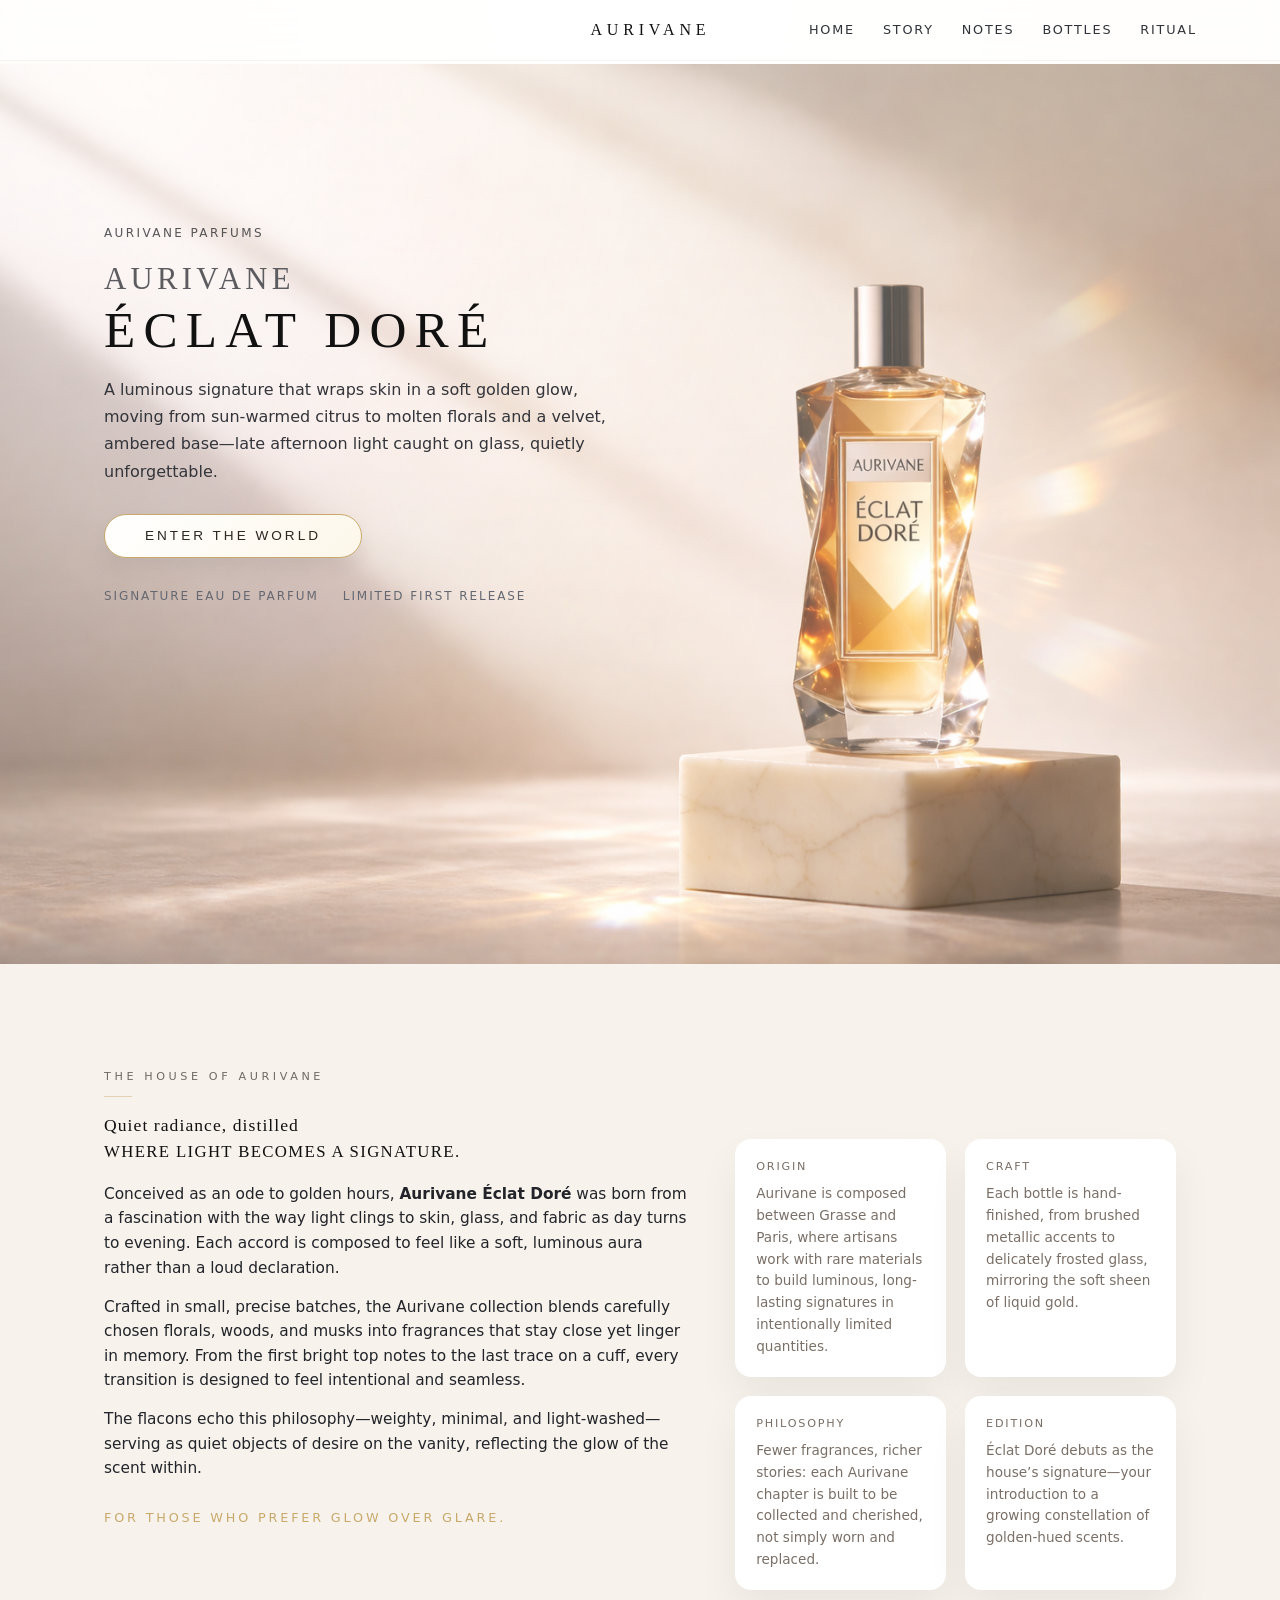
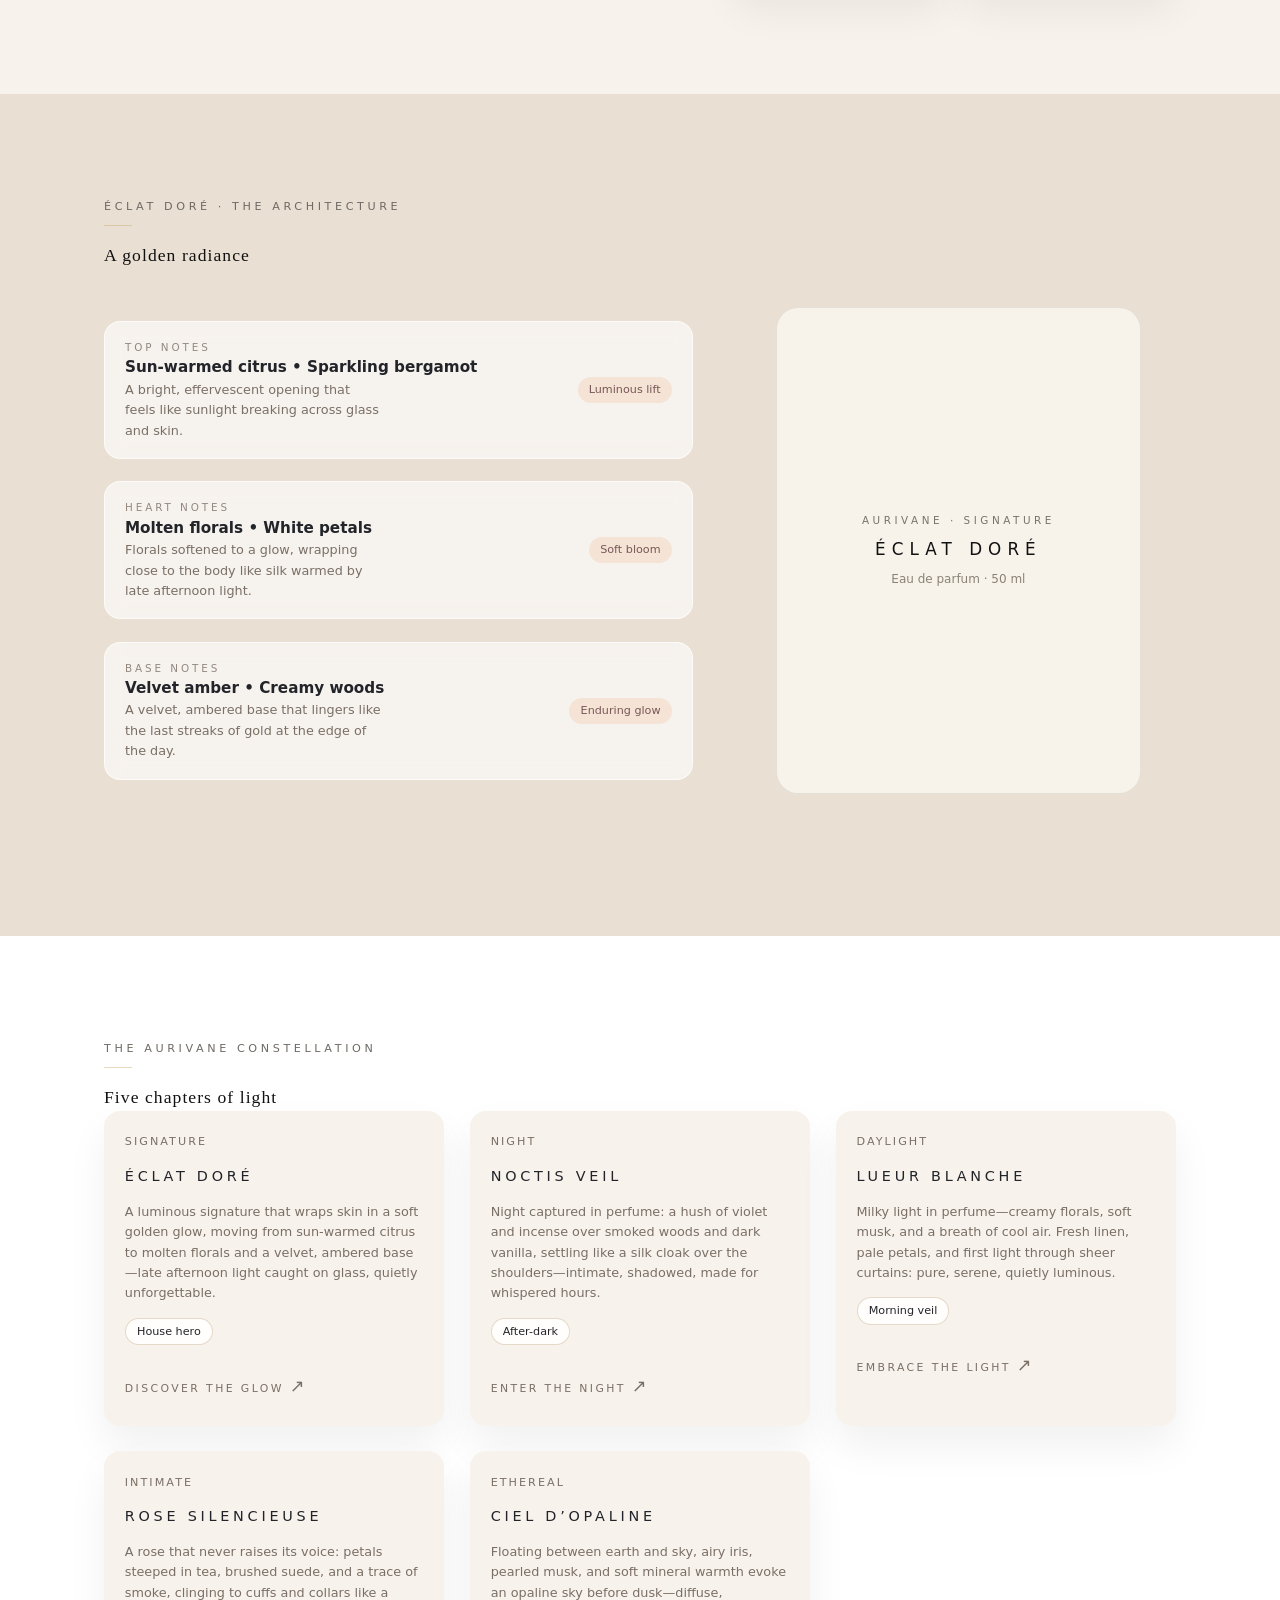
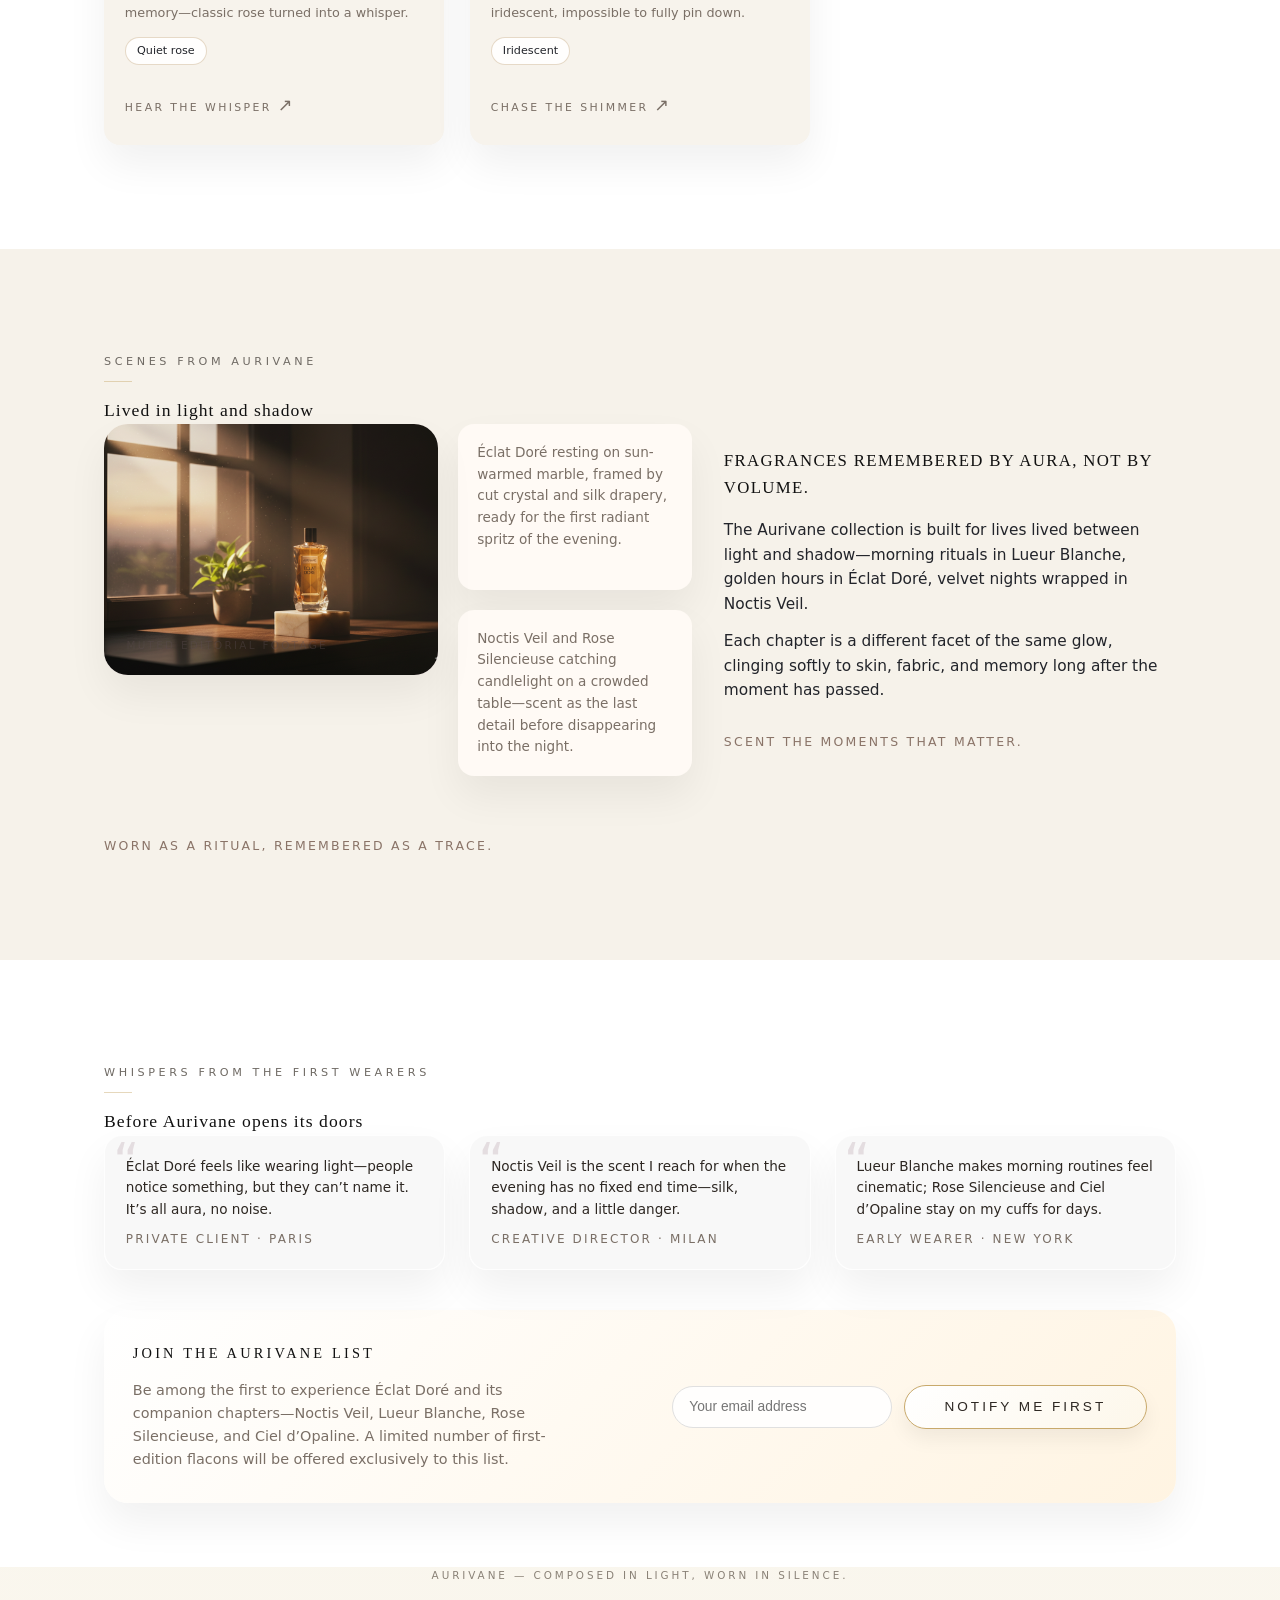
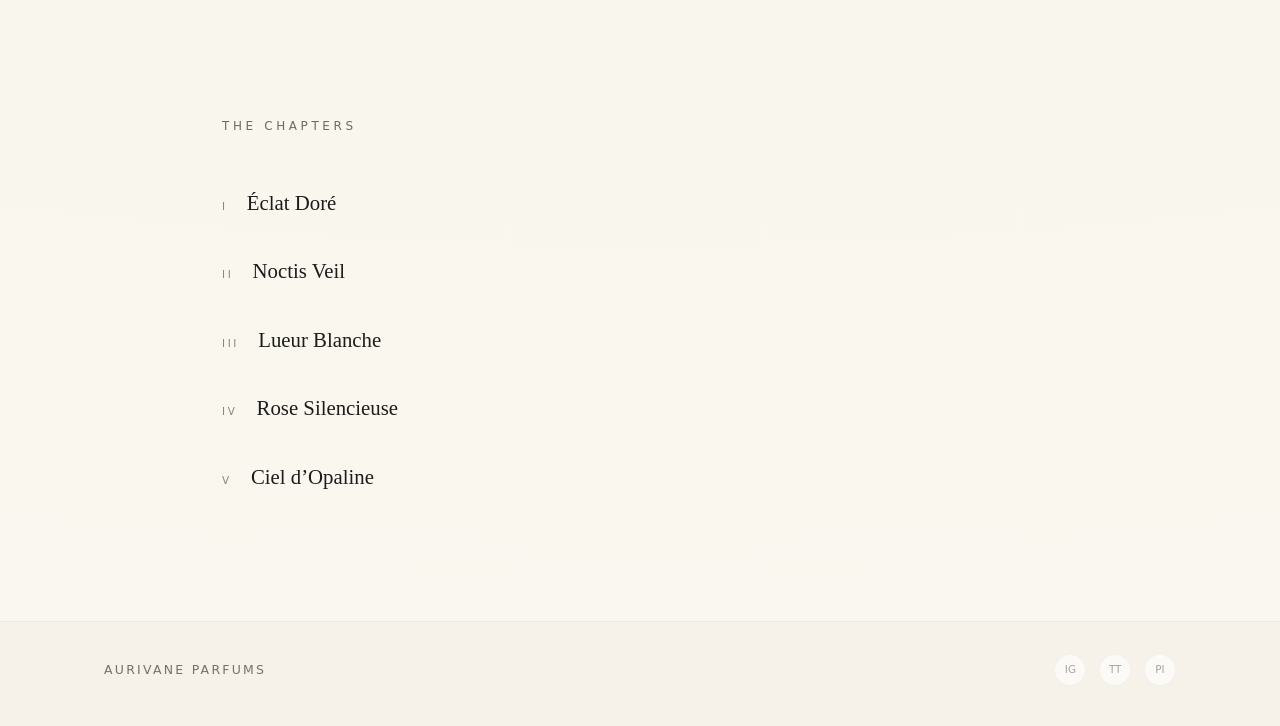
==== commit 40bcb67b: "intergrating lazy loading" ====
--- a/index.html
+++ b/index.html
@@ -305,7 +305,8 @@
                <video
   class="ritual-video"
   src="ritual.mp4"
-  autoplay
+  preload="none"
+  poster="./eclat-ritual.png"
   muted
   loop
   playsinline
@@ -451,6 +452,24 @@
       document.body.classList.remove('menu-open');
     });
   });
+
+  const videos = document.querySelectorAll(".ritual-video");
+
+const videoObserver = new IntersectionObserver(entries => {
+  entries.forEach(entry => {
+    const video = entry.target;
+
+    if (entry.isIntersecting) {
+      video.play();
+      video.style.opacity = "1";
+    } else {
+      video.pause();
+      video.style.opacity = "0";
+    }
+  });
+}, { threshold: 0.35 });
+
+videos.forEach(video => videoObserver.observe(video));
 </script>
 
 </body>
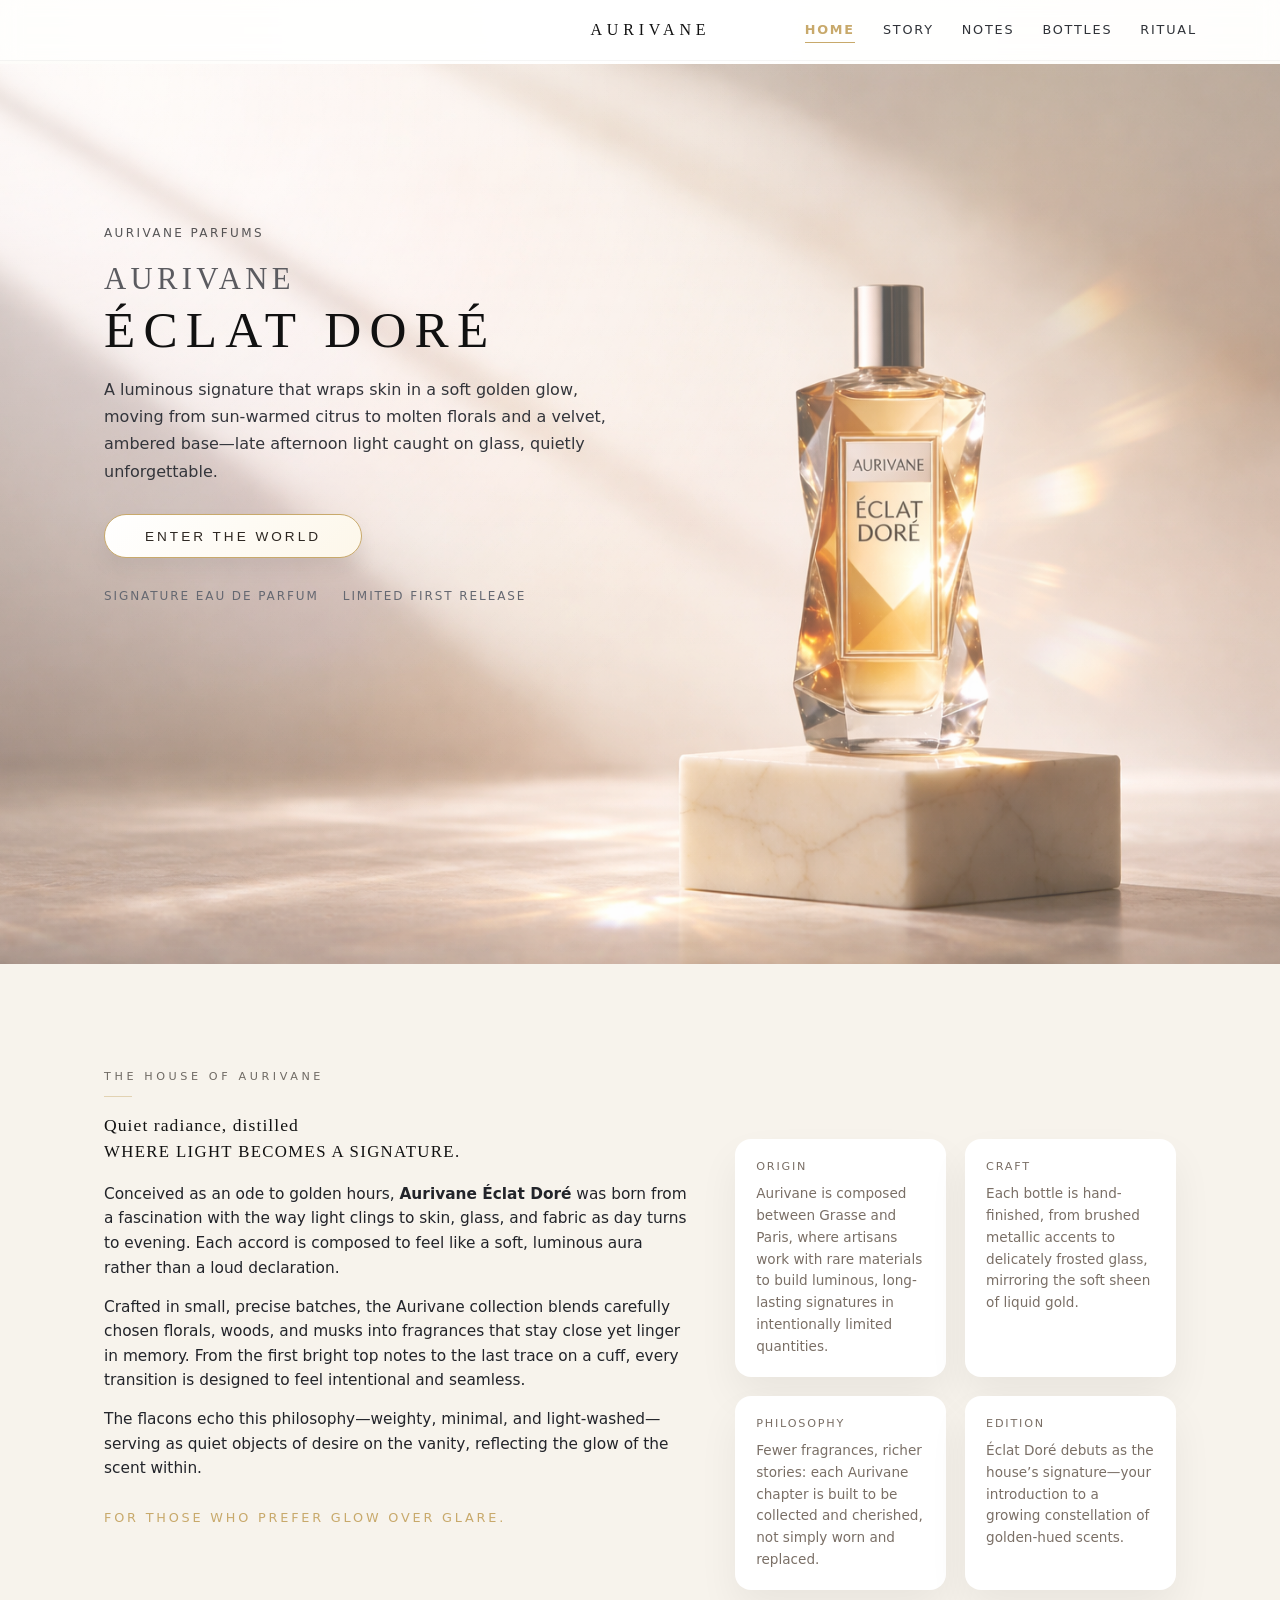
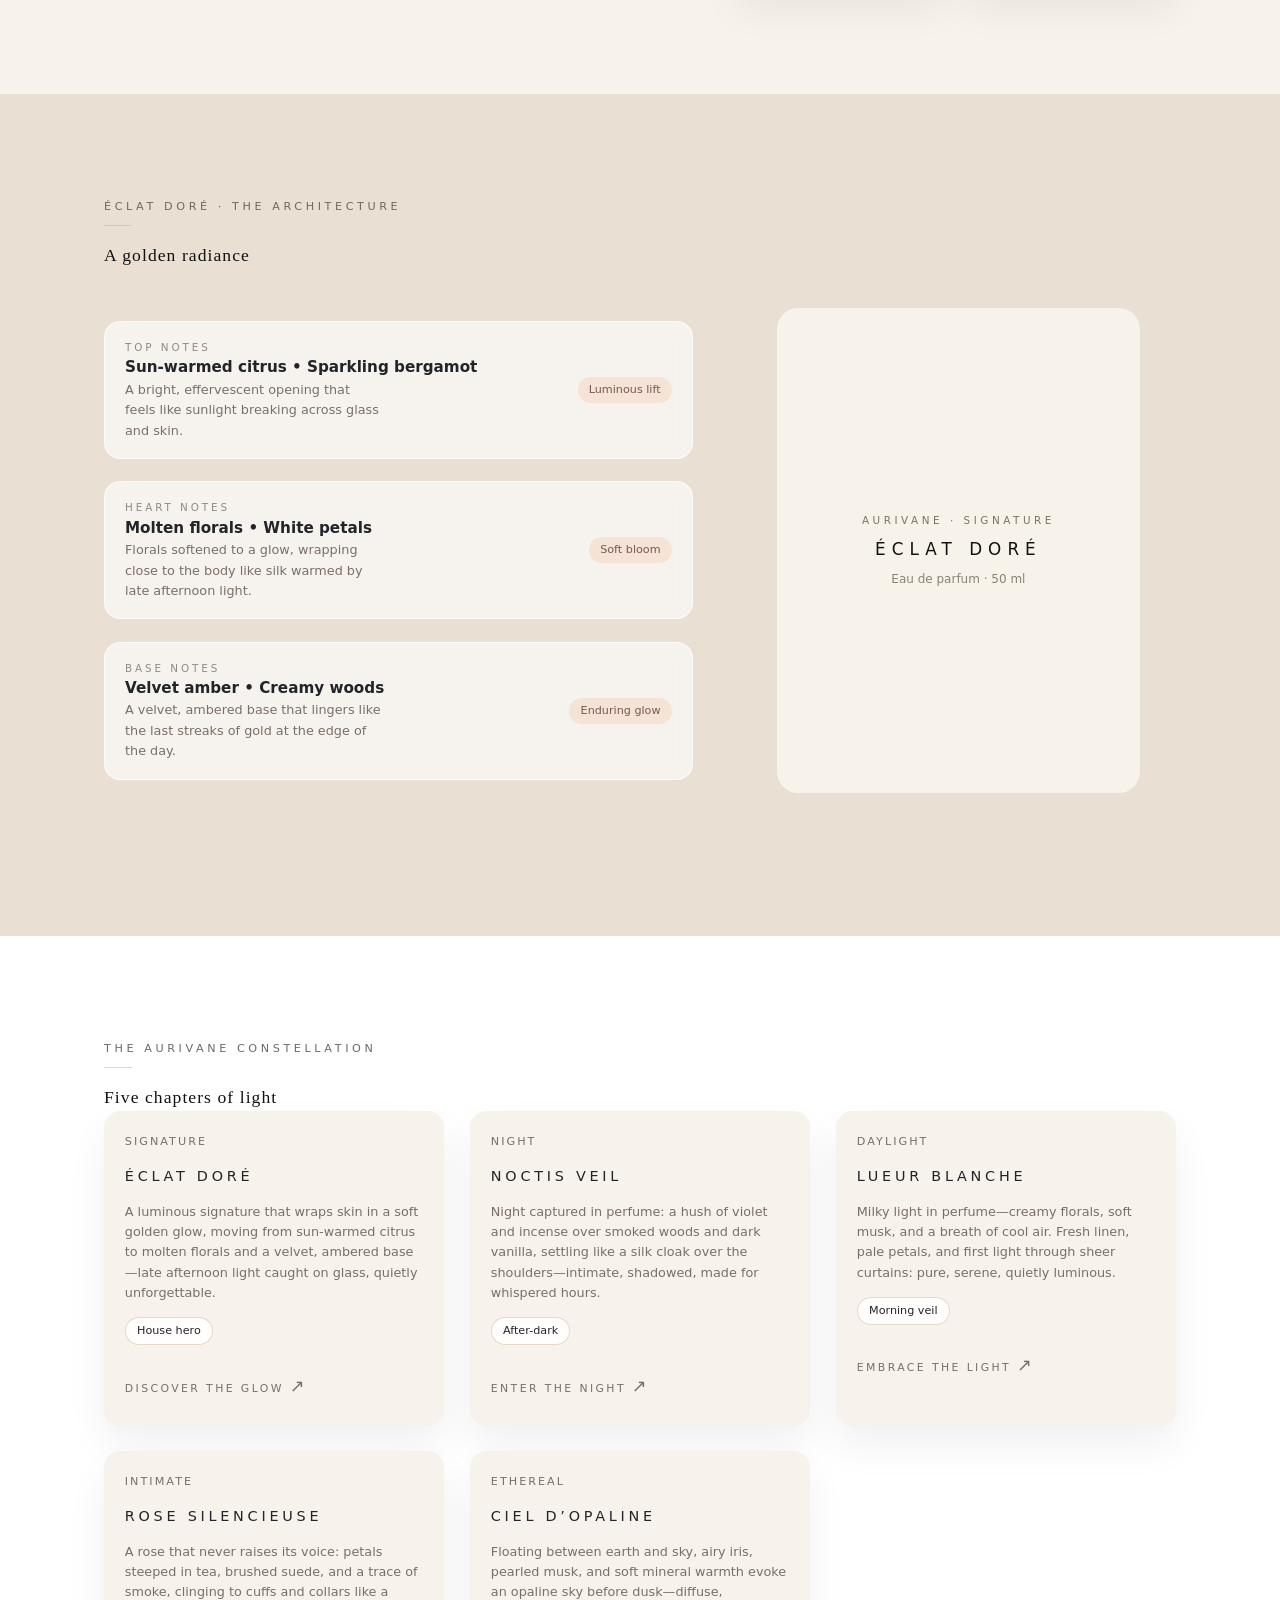
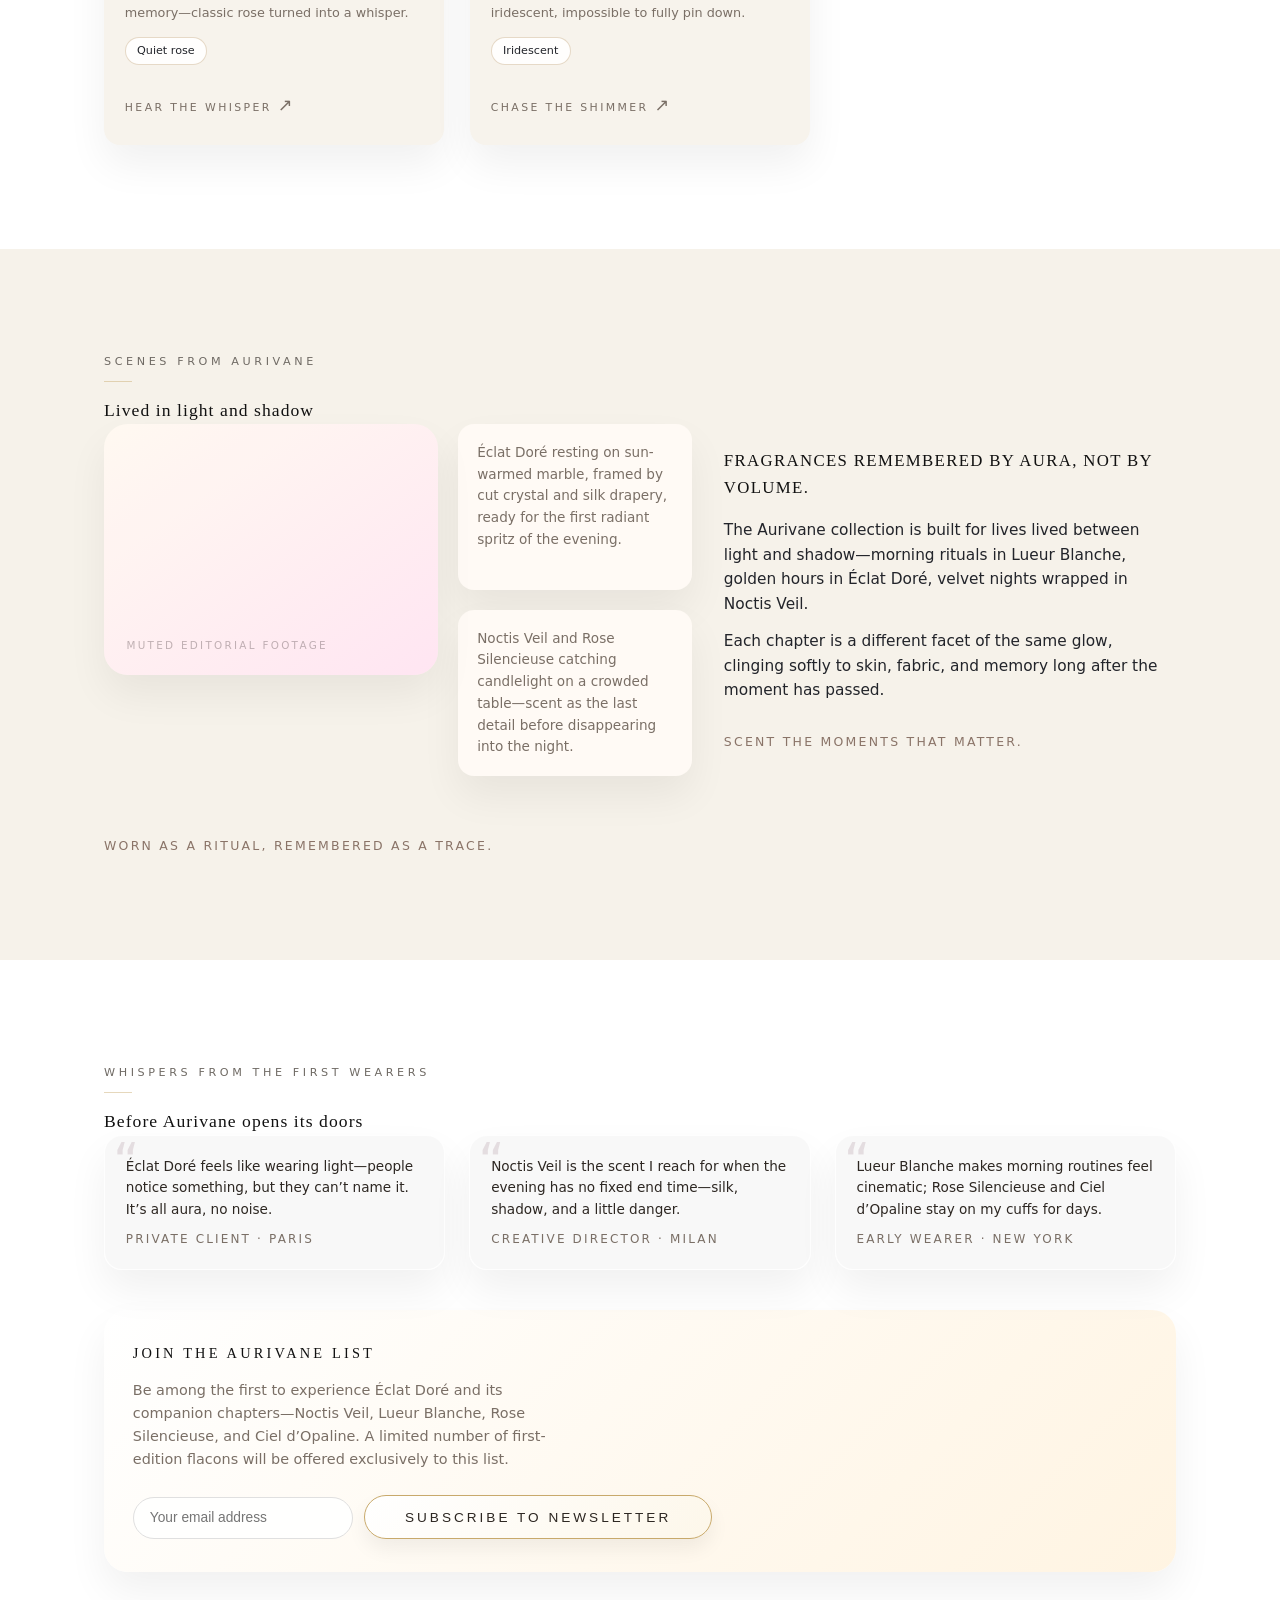
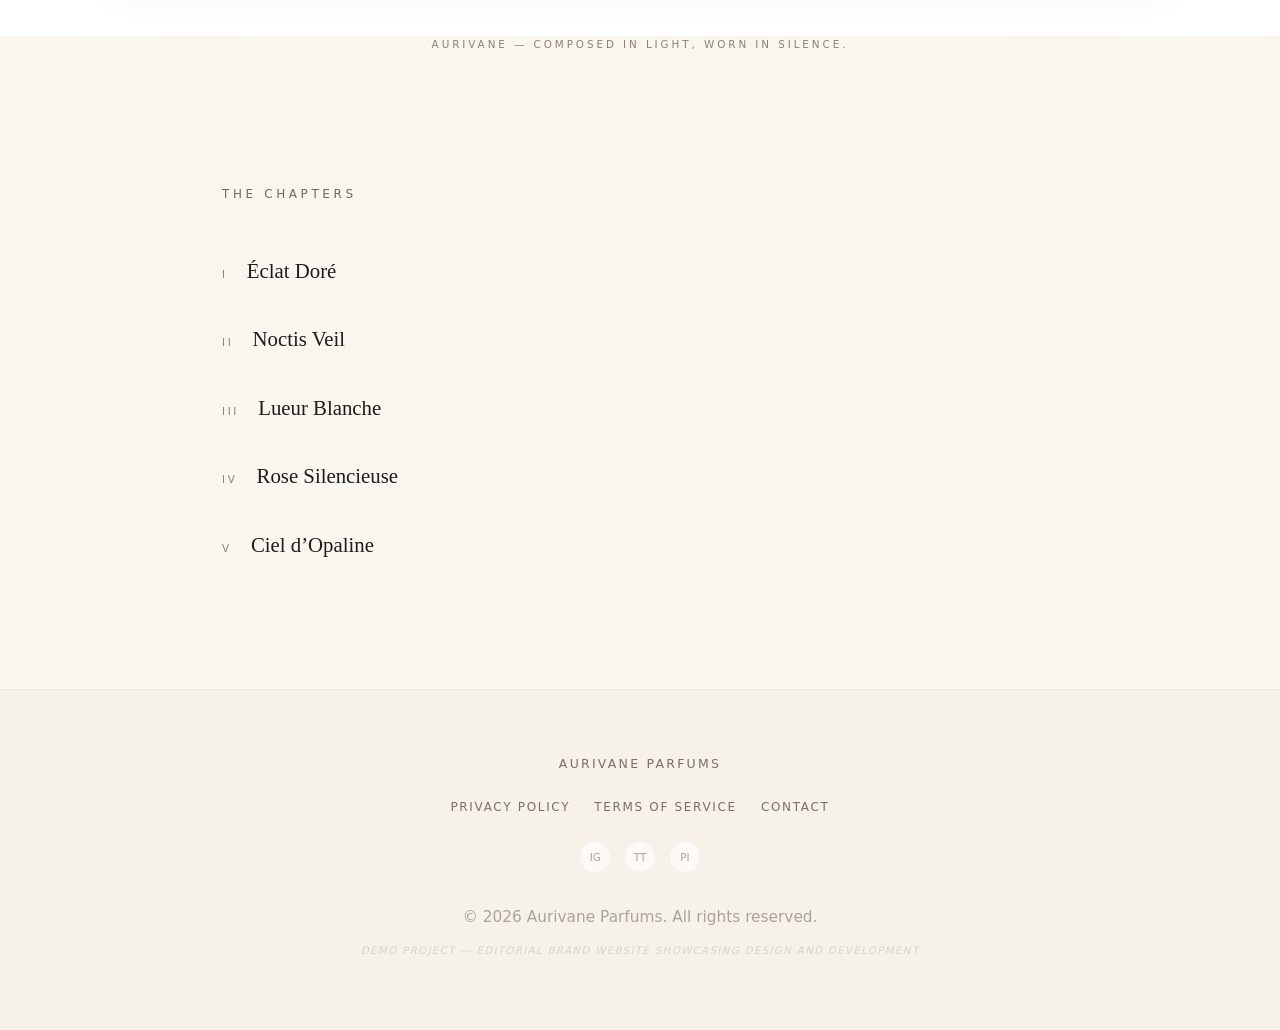
==== commit eaa5f4e4: "Initial commit: Aurivane editorial fragrance website with Web3Forms newsletter, GA4 tracking, and pr" ====
--- a/index.html
+++ b/index.html
@@ -1,476 +1,559 @@
-<!DOCTYPE html>
-<html lang="en">
-<head>
-  <meta charset="UTF-8" />
-  <title>Aurivane — Éclat Doré</title>
-  <meta name="viewport" content="width=device-width, initial-scale=1.0" />
-
-
-<link rel="stylesheet" href="styles.css" />
-</head>
-<body>
-<header class="site-header">
-  <div class="container nav-inner">
-
-    <!-- LEFT SPACER (keeps brand centered) -->
-    <div></div>
-    <button class="menu-toggle" aria-label="Open menu">
-      <span></span>
-      <span></span>
-      <span></span>
-    </button>
-
-    <!-- CENTER BRAND -->
-    <div class="nav-center-brand">Aurivane</div>
-
-    <!-- DESKTOP NAV (unchanged) -->
-    <nav class="nav-links">
-      <a href="#top">Home</a>
-      <a href="#story">Story</a>
-      <a href="#notes">Notes</a>
-      <a href="#collection">Bottles</a>
-      <a href="#lifestyle">Ritual</a>
-    </nav>
-
-    <!-- MOBILE MENU TOGGLE -->
-    
-
-  </div>
-
-  <!-- MOBILE SLIDE-IN MENU (OUTSIDE nav-inner) -->
-  <nav class="mobile-menu">
-    <a href="#top">Home</a>
-    <a href="#story">Story</a>
-    <a href="#notes">Notes</a>
-    <a href="#collection">Chapters</a>
-    <a href="#lifestyle">Ritual</a>
-  </nav>
-</header>
-
-
-  <main>
-    <!-- Hero -->
-    <section class="hero" id="top">
-      <div class="container">
-        <div class="hero-inner">
-          <div class="hero-copy">
-            <div class="brand-mark">Aurivane Parfums</div>
-
-            <h1 class="hero-title">
-              <span class="hero-title-prefix">Aurivane</span>
-              <span class="hero-title-main">Éclat Doré</span>
-            </h1>
-
-            <p class="hero-tagline">
-              A luminous signature that wraps skin in a soft golden glow, moving from sun-warmed citrus
-              to molten florals and a velvet, ambered base—late afternoon light caught on glass,
-              quietly unforgettable.
-            </p>
-
-            <div class="hero-actions">
-              <button class="btn"
-                onclick="document.getElementById('story').scrollIntoView({behavior:'smooth'})">
-                Enter the world
-              </button>
-            </div>
-
-            <div class="hero-meta">
-              <span>Signature eau de parfum</span>
-              <span>Limited first release</span>
-            </div>
-          </div>
-        </div>
-      </div>
-    </section>
-
-    <!-- Brand Story -->
-    <section class="brand-story" id="story">
-      <div class="container">
-        <div class="section-header">
-          <div class="section-title">The house of Aurivane</div>
-          <div class="section-kicker">Quiet radiance, distilled</div>
-        </div>
-
-        <div class="brand-grid">
-          <div class="brand-copy">
-            <h2>Where light becomes a signature.</h2>
-            <p>
-              Conceived as an ode to golden hours, <strong>Aurivane Éclat Doré</strong> was born from a fascination with the way light clings to skin, glass, and fabric as day turns to evening.
-              Each accord is composed to feel like a soft, luminous aura rather than a loud declaration.
-            </p>
-            <p>
-              Crafted in small, precise batches, the Aurivane collection blends carefully chosen florals, woods, and musks into fragrances that stay close yet linger in memory.
-              From the first bright top notes to the last trace on a cuff, every transition is designed to feel intentional and seamless.
-            </p>
-            <p>
-              The flacons echo this philosophy—weighty, minimal, and light-washed—serving as quiet objects of desire on the vanity, reflecting the glow of the scent within.
-            </p>
-
-            <div class="brand-footnote">For those who prefer glow over glare.</div>
-          </div>
-
-          <div class="brand-visual">
-            <div class="brand-card">
-              <div class="brand-chip">Origin</div>
-              <p>
-                Aurivane is composed between Grasse and Paris, where artisans work with rare materials to build luminous, long-lasting signatures in intentionally limited quantities.
-              </p>
-            </div>
-            <div class="brand-card">
-              <div class="brand-chip">Craft</div>
-              <p>
-                Each bottle is hand-finished, from brushed metallic accents to delicately frosted glass, mirroring the soft sheen of liquid gold.
-              </p>
-            </div>
-            <div class="brand-card">
-              <div class="brand-chip">Philosophy</div>
-              <p>
-                Fewer fragrances, richer stories: each Aurivane chapter is built to be collected and cherished, not simply worn and replaced.
-              </p>
-            </div>
-            <div class="brand-card">
-              <div class="brand-chip">Edition</div>
-              <p>
-                Éclat Doré debuts as the house’s signature—your introduction to a growing constellation of golden-hued scents.
-              </p>
-            </div>
-          </div>
-        </div>
-      </div>
-    </section>
-
-    <!-- Fragrance Notes for Éclat Doré -->
-    <section class="notes" id="notes">
-      <div class="container">
-        <div class="section-header">
-          <div class="section-title">Éclat Doré · The architecture</div>
-          <div class="section-kicker">A golden radiance</div>
-        </div>
-
-        <div class="notes-inner">
-          <div class="notes-pyramid">
-            <div class="note-row">
-              <div>
-                <div class="note-label">Top notes</div>
-                <div class="note-main">Sun-warmed citrus • Sparkling bergamot</div>
-                <div class="note-desc">
-                  A bright, effervescent opening that feels like sunlight breaking across glass and skin.
-                </div>
-              </div>
-              <div class="note-tag">Luminous lift</div>
-            </div>
-            <div class="note-row">
-              <div>
-                <div class="note-label">Heart notes</div>
-                <div class="note-main">Molten florals • White petals</div>
-                <div class="note-desc">
-                  Florals softened to a glow, wrapping close to the body like silk warmed by late afternoon light.
-                </div>
-              </div>
-              <div class="note-tag">Soft bloom</div>
-            </div>
-            <div class="note-row">
-              <div>
-                <div class="note-label">Base notes</div>
-                <div class="note-main">Velvet amber • Creamy woods</div>
-                <div class="note-desc">
-                  A velvet, ambered base that lingers like the last streaks of gold at the edge of the day.
-                </div>
-              </div>
-              <div class="note-tag">Enduring glow</div>
-            </div>
-          </div>
-
-          <div class="notes-bottle">
-            <div class="notes-bottle-inner">
-              <div class="notes-badge">Aurivane · Signature</div>
-              <div class="notes-name">Éclat Doré</div>
-              <div class="notes-sub">Eau de parfum · 50 ml</div>
-            </div>
-          </div>
-        </div>
-      </div>
-    </section>
-
-    <!-- Collection Tease (all models) -->
-    <section class="collection" id="collection">
-      <div class="container">
-        <div class="section-header">
-          <div class="section-title">The Aurivane constellation</div>
-          <div class="section-kicker">Five chapters of light</div>
-        </div>
-
-        <div class="collection-grid">
-          <!-- Éclat Doré -->
-          <article class="scent-card">
-            <div class="scent-tag">Signature</div>
-            <div class="scent-name">Éclat Doré</div>
-            <p class="scent-notes">
-              A luminous signature that wraps skin in a soft golden glow, moving from sun-warmed citrus to molten florals and a velvet, ambered base—late afternoon light caught on glass, quietly unforgettable.
-            </p>
-            <span class="scent-chip">House hero</span>
-            <div class="scent-cta-row">
-              <a href="eclat-dore.html" class="bottle-link">
-              <span>Discover the glow</span>
-              <span class="scent-arrow">↗</span>
-              </a>
-            </div>
-          </article>
-
-          <!-- Noctis Veil -->
-          <article class="scent-card">
-            <div class="scent-tag">Night</div>
-            <div class="scent-name">Noctis Veil</div>
-            <p class="scent-notes">
-              Night captured in perfume: a hush of violet and incense over smoked woods and dark vanilla, settling like a silk cloak over the shoulders—intimate, shadowed, made for whispered hours.
-            </p>
-            <span class="scent-chip">After-dark</span>
-
-            <div class="scent-cta-row">
-              <a href="noctis-veil.html" class="bottle-link">
-              <span>Enter the night</span>
-              <span class="scent-arrow">↗</span>
-              </a>
-            </div>
-
-          </article>
-
-          <!-- Lueur Blanche -->
-          <article class="scent-card">
-            <div class="scent-tag">Daylight</div>
-            <div class="scent-name">Lueur Blanche</div>
-            <p class="scent-notes">
-              Milky light in perfume—creamy florals, soft musk, and a breath of cool air.
-              Fresh linen, pale petals, and first light through sheer curtains: pure, serene, quietly luminous.
-            </p>
-            <span class="scent-chip">Morning veil</span>
-
-            <div class="scent-cta-row">
-              <a href="lueur-blanche.html" class="bottle-link">
-              <span>Embrace the light</span>
-              <span class="scent-arrow">↗</span>
-              </a>
-            </div>
-
-          </article>
-
-          <!-- Rose Silencieuse -->
-          <article class="scent-card">
-            <div class="scent-tag">Intimate</div>
-            <div class="scent-name">Rose Silencieuse</div>
-            <p class="scent-notes">
-              A rose that never raises its voice: petals steeped in tea, brushed suede, and a trace of smoke, clinging to cuffs and collars like a memory—classic rose turned into a whisper.
-            </p>
-            <span class="scent-chip">Quiet rose</span>
-            
-            <div class="scent-cta-row">
-              <a href="rose-silencieuse.html" class="bottle-link">
-              <span>Hear the whisper</span>
-              <span class="scent-arrow">↗</span>
-              </a>
-            </div>
-          </article>
-
-          <!-- Ciel d’Opaline -->
-          <article class="scent-card">
-            <div class="scent-tag">Ethereal</div>
-            <div class="scent-name">Ciel d’Opaline</div>
-            <p class="scent-notes">
-              Floating between earth and sky, airy iris, pearled musk, and soft mineral warmth evoke an opaline sky before dusk—diffuse, iridescent, impossible to fully pin down.
-            </p>
-            <span class="scent-chip">Iridescent</span>
-            <div class="scent-cta-row">
-              <a href="ciel-d-opaline.html" class="bottle-link">
-              <span>Chase the shimmer</span>
-              <span class="scent-arrow">↗</span>
-              </a>
-            </div>
-          </article>
-        </div>
-      </div>
-    </section>
-
-    <!-- Lifestyle / Video -->
-    <section class="lifestyle" id="lifestyle">
-      <div class="container">
-        <div class="section-header">
-          <div class="section-title">Scenes from Aurivane</div>
-          <div class="section-kicker">Lived in light and shadow</div>
-        </div>
-
-        <div class="lifestyle-grid">
-          <div class="lifestyle-media">
-            <div class="lifestyle-main">
-              <!-- Replace this with your own muted hero video or image -->
-               <video
-  class="ritual-video"
-  src="ritual.mp4"
-  preload="none"
-  poster="./eclat-ritual.png"
-  muted
-  loop
-  playsinline
-></video>
-
-            </div>
-            <div class="lifestyle-subgrid">
-              <div class="lifestyle-card">
-                Éclat Doré resting on sun-warmed marble, framed by cut crystal and silk drapery, ready for the first radiant spritz of the evening.
-              </div>
-              <div class="lifestyle-card">
-                Noctis Veil and Rose Silencieuse catching candlelight on a crowded table—scent as the last detail before disappearing into the night.
-              </div>
-            </div>
-          </div>
-          <div class="lifestyle-copy">
-            <h2>Fragrances remembered by aura, not by volume.</h2>
-            <p>
-              The Aurivane collection is built for lives lived between light and shadow—morning rituals in Lueur Blanche, golden hours in Éclat Doré, velvet nights wrapped in Noctis Veil.
-            </p>
-            <p>
-              Each chapter is a different facet of the same glow, clinging softly to skin, fabric, and memory long after the moment has passed.
-            </p>
-            <div class="lifestyle-caption">Scent the moments that matter.</div>
-          </div>
-          <div class="lifestyle-caption">Worn as a ritual, remembered as a trace.</div>
-        </div>
-      </div>
-    </section>
-
-    <!-- Social Proof & CTA -->
-    <section class="social-proof" id="social">
-      <div class="container">
-        <div class="section-header">
-          <div class="section-title">Whispers from the first wearers</div>
-          <div class="section-kicker">Before Aurivane opens its doors</div>
-        </div>
-
-        <div class="quotes-grid">
-          <div class="quote-card">
-            <p class="quote-text">
-              Éclat Doré feels like wearing light—people notice something, but they can’t name it. It’s all aura, no noise.
-            </p>
-            <div class="quote-author">Private client · Paris</div>
-          </div>
-          <div class="quote-card">
-            <p class="quote-text">
-              Noctis Veil is the scent I reach for when the evening has no fixed end time—silk, shadow, and a little danger.
-            </p>
-            <div class="quote-author">Creative director · Milan</div>
-          </div>
-          <div class="quote-card">
-            <p class="quote-text">
-              Lueur Blanche makes morning routines feel cinematic; Rose Silencieuse and Ciel d’Opaline stay on my cuffs for days.
-            </p>
-            <div class="quote-author">Early wearer · New York</div>
-          </div>
-        </div>
-
-        <div class="cta-panel" id="waitlist">
-          <div class="cta-copy">
-            <h2>Join the Aurivane list</h2>
-            <p>
-              Be among the first to experience Éclat Doré and its companion chapters—Noctis Veil, Lueur Blanche, Rose Silencieuse, and Ciel d’Opaline.
-              A limited number of first-edition flacons will be offered exclusively to this list.
-            </p>
-          </div>
-          <form class="cta-form"
-            onsubmit="event.preventDefault(); alert('Thank you for joining the Aurivane list.');">
-            <input type="email" required class="cta-input" placeholder="Your email address" />
-            <button class="btn" type="submit">Notify me first</button>
-          </form>
-        </div>
-      </div>
-    </section>
-  </main>
-
-  <div class="footer-whisper">
-  Aurivane — composed in light, worn in silence.
-</div>
-
-<section class="chapters-index">
-
-  <div class="chapters-header">
-    <span class="label">The Chapters</span>
-  </div>
-
-  <div class="chapters-list">
-
-    <a href="eclat-dore.html" class="chapter-link">
-      <span class="chapter-number">I</span>
-      <span class="chapter-name">Éclat Doré</span>
-    </a>
-
-    <a href="noctis-veil.html" class="chapter-link">
-      <span class="chapter-number">II</span>
-      <span class="chapter-name">Noctis Veil</span>
-    </a>
-
-    <a href="lueur-blanche.html" class="chapter-link">
-      <span class="chapter-number">III</span>
-      <span class="chapter-name">Lueur Blanche</span>
-    </a>
-
-    <a href="rose-silencieuse.html" class="chapter-link">
-      <span class="chapter-number">IV</span>
-      <span class="chapter-name">Rose Silencieuse</span>
-    </a>
-
-    <a href="ciel-d-opaline.html" class="chapter-link">
-      <span class="chapter-number">V</span>
-      <span class="chapter-name">Ciel d’Opaline</span>
-    </a>
-
-  </div>
-
-</section>
-
-  <footer>
-    <div class="container footer-inner">
-      <div class="footer-brand">Aurivane Parfums</div>
-      <div class="footer-social">
-        <a href="#" aria-label="Instagram">IG</a>
-        <a href="#" aria-label="TikTok">TT</a>
-        <a href="#" aria-label="Pinterest">PI</a>
-      </div>
-    </div>
-  </footer>
-
-  <script>
-
-  const menuToggle = document.querySelector('.menu-toggle');
-  const mobileLinks = document.querySelectorAll('.mobile-menu a');
-
-  // Toggle menu open / close
-  menuToggle.addEventListener('click', () => {
-    document.body.classList.toggle('menu-open');
-  });
-
-  // Close menu when a link is clicked
-  mobileLinks.forEach(link => {
-    link.addEventListener('click', () => {
-      document.body.classList.remove('menu-open');
-    });
-  });
-
-  const videos = document.querySelectorAll(".ritual-video");
-
-const videoObserver = new IntersectionObserver(entries => {
-  entries.forEach(entry => {
-    const video = entry.target;
-
-    if (entry.isIntersecting) {
-      video.play();
-      video.style.opacity = "1";
-    } else {
-      video.pause();
-      video.style.opacity = "0";
-    }
-  });
-}, { threshold: 0.35 });
-
-videos.forEach(video => videoObserver.observe(video));
-</script>
-
-</body>
-</html>
+<!DOCTYPE html>
+<html lang="en">
+<head>
+  <meta charset="UTF-8" />
+  <meta name="viewport" content="width=device-width, initial-scale=1.0" />
+  <meta name="description" content="Aurivane Parfums: Luxury fragrances that capture golden light. Discover Éclat Doré and our constellation of five luminous scents crafted in Grasse and Paris." />
+  <meta name="keywords" content="luxury perfume, niche fragrance, Aurivane, Éclat Doré, eau de parfum, French perfume, artisan fragrance, luxury scent" />
+  <meta name="author" content="Aurivane Parfums" />
+  <meta name="theme-color" content="#f5f1e8" />
+  
+  <!-- Open Graph / Facebook -->
+  <meta property="og:type" content="website" />
+  <meta property="og:url" content="https://aurivane.com/" />
+  <meta property="og:title" content="Aurivane — Éclat Doré | Luxury Perfume Collection" />
+  <meta property="og:description" content="A luminous signature that wraps skin in soft golden glow. Discover Aurivane's constellation of five artisan fragrances." />
+  <meta property="og:image" content="https://aurivane.com/og-image.jpg" />
+  
+  <!-- Twitter -->
+  <meta name="twitter:card" content="summary_large_image" />
+  <meta name="twitter:url" content="https://aurivane.com/" />
+  <meta name="twitter:title" content="Aurivane — Éclat Doré | Luxury Perfume Collection" />
+  <meta name="twitter:description" content="A luminous signature that wraps skin in soft golden glow. Discover Aurivane's constellation of five artisan fragrances." />
+  <meta name="twitter:image" content="https://aurivane.com/twitter-image.jpg" />
+  
+  <title>Aurivane — Éclat Doré | Luxury Perfume Collection</title>
+  
+  <!-- Favicon -->
+  <link rel="icon" type="image/png" sizes="32x32" href="/favicon-32x32.png" />
+  <link rel="icon" type="image/png" sizes="16x16" href="/favicon-16x16.png" />
+  <link rel="apple-touch-icon" sizes="180x180" href="/apple-touch-icon.png" />
+  
+  <!-- Preconnect to external resources for performance -->
+  <link rel="preconnect" href="https://fonts.googleapis.com" />
+  <link rel="preconnect" href="https://fonts.gstatic.com" crossorigin />
+  
+  <link rel="stylesheet" href="styles.css" />
+  
+  <!-- Google Analytics 4 - Replace G-XXXXXXXXXX with your tracking ID -->
+  <script async src="https://www.googletagmanager.com/gtag/js?id=G-XXXXXXXXXX"></script>
+  <script>
+    window.dataLayer = window.dataLayer || [];
+    function gtag(){dataLayer.push(arguments);}
+    gtag('js', new Date());
+    gtag('config', 'G-XXXXXXXXXX', {
+      'send_page_view': true,
+      'anonymize_ip': true
+    });
+    
+    // Track scroll depth
+    let scrollTracked = false;
+    window.addEventListener('scroll', function() {
+      const scrollPercent = (window.scrollY / (document.documentElement.scrollHeight - window.innerHeight)) * 100;
+      if (scrollPercent > 75 && !scrollTracked) {
+        gtag('event', 'scroll', {
+          'event_category': 'engagement',
+          'event_label': '75% scroll depth',
+          'value': 75
+        });
+        scrollTracked = true;
+      }
+    });
+  </script>
+  
+  <!-- Schema.org structured data for SEO -->
+  <script type="application/ld+json">
+  {
+    "@context": "https://schema.org",
+    "@type": "Organization",
+    "name": "Aurivane Parfums",
+    "description": "Luxury niche fragrance house creating luminous scents in Grasse and Paris",
+    "url": "https://aurivane.com",
+    "logo": "https://aurivane.com/logo.png",
+    "sameAs": [
+      "https://instagram.com/aurivane",
+      "https://tiktok.com/@aurivane",
+      "https://pinterest.com/aurivane"
+    ],
+    "contactPoint": {
+      "@type": "ContactPoint",
+      "contactType": "Customer Service",
+      "email": "hello@aurivane.com"
+    }
+  }
+  </script>
+  
+  <script type="application/ld+json">
+  {
+    "@context": "https://schema.org",
+    "@type": "Product",
+    "name": "Éclat Doré",
+    "description": "A luminous signature eau de parfum that wraps skin in a soft golden glow",
+    "brand": {
+      "@type": "Brand",
+      "name": "Aurivane"
+    },
+    "category": "Eau de Parfum",
+    "offers": {
+      "@type": "Offer",
+      "availability": "https://schema.org/PreOrder",
+      "priceCurrency": "EUR"
+    }
+  }
+  </script>
+</head>
+<body>
+  <!-- Skip to main content for accessibility -->
+  <a href="#main-content" class="skip-to-main">Skip to main content</a>
+  
+<header class="site-header" role="banner">
+  <div class="container nav-inner">
+
+    <!-- LEFT SPACER (keeps brand centered) -->
+    <div></div>
+    <button class="menu-toggle" aria-label="Open menu" aria-expanded="false" aria-controls="mobile-menu">
+      <span></span>
+      <span></span>
+      <span></span>
+    </button>
+
+    <!-- CENTER BRAND -->
+    <div class="nav-center-brand">Aurivane</div>
+
+    <!-- DESKTOP NAV (unchanged) -->
+    <nav class="nav-links" role="navigation" aria-label="Main navigation">
+      <a href="#top">Home</a>
+      <a href="#story">Story</a>
+      <a href="#notes">Notes</a>
+      <a href="#collection">Bottles</a>
+      <a href="#lifestyle">Ritual</a>
+    </nav>
+
+    <!-- MOBILE MENU TOGGLE -->
+    
+
+  </div>
+
+  <!-- MOBILE SLIDE-IN MENU (OUTSIDE nav-inner) -->
+  <nav class="mobile-menu" id="mobile-menu" role="navigation" aria-label="Mobile navigation">
+    <a href="#top">Home</a>
+    <a href="#story">Story</a>
+    <a href="#notes">Notes</a>
+    <a href="#collection">Chapters</a>
+    <a href="#lifestyle">Ritual</a>
+  </nav>
+</header>
+
+  <main id="main-content" role="main">
+    <!-- Hero -->
+    <section class="hero" id="top">
+      <div class="container">
+        <div class="hero-inner">
+          <div class="hero-copy">
+            <div class="brand-mark">Aurivane Parfums</div>
+
+            <h1 class="hero-title">
+              <span class="hero-title-prefix">Aurivane</span>
+              <span class="hero-title-main">Éclat Doré</span>
+            </h1>
+
+            <p class="hero-tagline">
+              A luminous signature that wraps skin in a soft golden glow, moving from sun-warmed citrus
+              to molten florals and a velvet, ambered base—late afternoon light caught on glass,
+              quietly unforgettable.
+            </p>
+
+            <div class="hero-actions">
+              <button class="btn"
+                onclick="document.getElementById('story').scrollIntoView({behavior:'smooth'})">
+                Enter the world
+              </button>
+            </div>
+
+            <div class="hero-meta">
+              <span>Signature eau de parfum</span>
+              <span>Limited first release</span>
+            </div>
+          </div>
+        </div>
+      </div>
+    </section>
+
+    <!-- Brand Story -->
+    <section class="brand-story" id="story">
+      <div class="container">
+        <div class="section-header">
+          <div class="section-title">The house of Aurivane</div>
+          <div class="section-kicker">Quiet radiance, distilled</div>
+        </div>
+
+        <div class="brand-grid">
+          <div class="brand-copy">
+            <h2>Where light becomes a signature.</h2>
+            <p>
+              Conceived as an ode to golden hours, <strong>Aurivane Éclat Doré</strong> was born from a fascination with the way light clings to skin, glass, and fabric as day turns to evening.
+              Each accord is composed to feel like a soft, luminous aura rather than a loud declaration.
+            </p>
+            <p>
+              Crafted in small, precise batches, the Aurivane collection blends carefully chosen florals, woods, and musks into fragrances that stay close yet linger in memory.
+              From the first bright top notes to the last trace on a cuff, every transition is designed to feel intentional and seamless.
+            </p>
+            <p>
+              The flacons echo this philosophy—weighty, minimal, and light-washed—serving as quiet objects of desire on the vanity, reflecting the glow of the scent within.
+            </p>
+
+            <div class="brand-footnote">For those who prefer glow over glare.</div>
+          </div>
+
+          <div class="brand-visual">
+            <div class="brand-card">
+              <div class="brand-chip">Origin</div>
+              <p>
+                Aurivane is composed between Grasse and Paris, where artisans work with rare materials to build luminous, long-lasting signatures in intentionally limited quantities.
+              </p>
+            </div>
+            <div class="brand-card">
+              <div class="brand-chip">Craft</div>
+              <p>
+                Each bottle is hand-finished, from brushed metallic accents to delicately frosted glass, mirroring the soft sheen of liquid gold.
+              </p>
+            </div>
+            <div class="brand-card">
+              <div class="brand-chip">Philosophy</div>
+              <p>
+                Fewer fragrances, richer stories: each Aurivane chapter is built to be collected and cherished, not simply worn and replaced.
+              </p>
+            </div>
+            <div class="brand-card">
+              <div class="brand-chip">Edition</div>
+              <p>
+                Éclat Doré debuts as the house’s signature—your introduction to a growing constellation of golden-hued scents.
+              </p>
+            </div>
+          </div>
+        </div>
+      </div>
+    </section>
+
+    <!-- Fragrance Notes for Éclat Doré -->
+    <section class="notes" id="notes">
+      <div class="container">
+        <div class="section-header">
+          <div class="section-title">Éclat Doré · The architecture</div>
+          <div class="section-kicker">A golden radiance</div>
+        </div>
+
+        <div class="notes-inner">
+          <div class="notes-pyramid">
+            <div class="note-row">
+              <div>
+                <div class="note-label">Top notes</div>
+                <div class="note-main">Sun-warmed citrus • Sparkling bergamot</div>
+                <div class="note-desc">
+                  A bright, effervescent opening that feels like sunlight breaking across glass and skin.
+                </div>
+              </div>
+              <div class="note-tag">Luminous lift</div>
+            </div>
+            <div class="note-row">
+              <div>
+                <div class="note-label">Heart notes</div>
+                <div class="note-main">Molten florals • White petals</div>
+                <div class="note-desc">
+                  Florals softened to a glow, wrapping close to the body like silk warmed by late afternoon light.
+                </div>
+              </div>
+              <div class="note-tag">Soft bloom</div>
+            </div>
+            <div class="note-row">
+              <div>
+                <div class="note-label">Base notes</div>
+                <div class="note-main">Velvet amber • Creamy woods</div>
+                <div class="note-desc">
+                  A velvet, ambered base that lingers like the last streaks of gold at the edge of the day.
+                </div>
+              </div>
+              <div class="note-tag">Enduring glow</div>
+            </div>
+          </div>
+
+          <div class="notes-bottle">
+            <div class="notes-bottle-inner">
+              <div class="notes-badge">Aurivane · Signature</div>
+              <div class="notes-name">Éclat Doré</div>
+              <div class="notes-sub">Eau de parfum · 50 ml</div>
+            </div>
+          </div>
+        </div>
+      </div>
+    </section>
+
+    <!-- Collection Tease (all models) -->
+    <section class="collection" id="collection">
+      <div class="container">
+        <div class="section-header">
+          <div class="section-title">The Aurivane constellation</div>
+          <div class="section-kicker">Five chapters of light</div>
+        </div>
+
+        <div class="collection-grid">
+          <!-- Éclat Doré -->
+          <article class="scent-card">
+            <div class="scent-tag">Signature</div>
+            <div class="scent-name">Éclat Doré</div>
+            <p class="scent-notes">
+              A luminous signature that wraps skin in a soft golden glow, moving from sun-warmed citrus to molten florals and a velvet, ambered base—late afternoon light caught on glass, quietly unforgettable.
+            </p>
+            <span class="scent-chip">House hero</span>
+            <div class="scent-cta-row">
+              <a href="eclat-dore.html" class="bottle-link">
+              <span>Discover the glow</span>
+              <span class="scent-arrow">↗</span>
+              </a>
+            </div>
+          </article>
+
+          <!-- Noctis Veil -->
+          <article class="scent-card">
+            <div class="scent-tag">Night</div>
+            <div class="scent-name">Noctis Veil</div>
+            <p class="scent-notes">
+              Night captured in perfume: a hush of violet and incense over smoked woods and dark vanilla, settling like a silk cloak over the shoulders—intimate, shadowed, made for whispered hours.
+            </p>
+            <span class="scent-chip">After-dark</span>
+
+            <div class="scent-cta-row">
+              <a href="noctis-veil.html" class="bottle-link">
+              <span>Enter the night</span>
+              <span class="scent-arrow">↗</span>
+              </a>
+            </div>
+
+          </article>
+
+          <!-- Lueur Blanche -->
+          <article class="scent-card">
+            <div class="scent-tag">Daylight</div>
+            <div class="scent-name">Lueur Blanche</div>
+            <p class="scent-notes">
+              Milky light in perfume—creamy florals, soft musk, and a breath of cool air.
+              Fresh linen, pale petals, and first light through sheer curtains: pure, serene, quietly luminous.
+            </p>
+            <span class="scent-chip">Morning veil</span>
+
+            <div class="scent-cta-row">
+              <a href="lueur-blanche.html" class="bottle-link">
+              <span>Embrace the light</span>
+              <span class="scent-arrow">↗</span>
+              </a>
+            </div>
+
+          </article>
+
+          <!-- Rose Silencieuse -->
+          <article class="scent-card">
+            <div class="scent-tag">Intimate</div>
+            <div class="scent-name">Rose Silencieuse</div>
+            <p class="scent-notes">
+              A rose that never raises its voice: petals steeped in tea, brushed suede, and a trace of smoke, clinging to cuffs and collars like a memory—classic rose turned into a whisper.
+            </p>
+            <span class="scent-chip">Quiet rose</span>
+            
+            <div class="scent-cta-row">
+              <a href="rose-silencieuse.html" class="bottle-link">
+              <span>Hear the whisper</span>
+              <span class="scent-arrow">↗</span>
+              </a>
+            </div>
+          </article>
+
+          <!-- Ciel d’Opaline -->
+          <article class="scent-card">
+            <div class="scent-tag">Ethereal</div>
+            <div class="scent-name">Ciel d’Opaline</div>
+            <p class="scent-notes">
+              Floating between earth and sky, airy iris, pearled musk, and soft mineral warmth evoke an opaline sky before dusk—diffuse, iridescent, impossible to fully pin down.
+            </p>
+            <span class="scent-chip">Iridescent</span>
+            <div class="scent-cta-row">
+              <a href="ciel-d-opaline.html" class="bottle-link">
+              <span>Chase the shimmer</span>
+              <span class="scent-arrow">↗</span>
+              </a>
+            </div>
+          </article>
+        </div>
+      </div>
+    </section>
+
+    <!-- Lifestyle / Video -->
+    <section class="lifestyle" id="lifestyle">
+      <div class="container">
+        <div class="section-header">
+          <div class="section-title">Scenes from Aurivane</div>
+          <div class="section-kicker">Lived in light and shadow</div>
+        </div>
+
+        <div class="lifestyle-grid">
+          <div class="lifestyle-media">
+            <div class="lifestyle-main">
+              <!-- Replace this with your own muted hero video or image -->
+               <video
+  class="ritual-video"
+  src="images/ritual.mp4"
+  autoplay
+  muted
+  loop
+  playsinline
+  loading="lazy"
+  aria-label="Aurivane perfume ritual video"
+></video>
+
+            </div>
+            <div class="lifestyle-subgrid">
+              <div class="lifestyle-card">
+                Éclat Doré resting on sun-warmed marble, framed by cut crystal and silk drapery, ready for the first radiant spritz of the evening.
+              </div>
+              <div class="lifestyle-card">
+                Noctis Veil and Rose Silencieuse catching candlelight on a crowded table—scent as the last detail before disappearing into the night.
+              </div>
+            </div>
+          </div>
+          <div class="lifestyle-copy">
+            <h2>Fragrances remembered by aura, not by volume.</h2>
+            <p>
+              The Aurivane collection is built for lives lived between light and shadow—morning rituals in Lueur Blanche, golden hours in Éclat Doré, velvet nights wrapped in Noctis Veil.
+            </p>
+            <p>
+              Each chapter is a different facet of the same glow, clinging softly to skin, fabric, and memory long after the moment has passed.
+            </p>
+            <div class="lifestyle-caption">Scent the moments that matter.</div>
+          </div>
+          <div class="lifestyle-caption">Worn as a ritual, remembered as a trace.</div>
+        </div>
+      </div>
+    </section>
+
+    <!-- Social Proof & CTA -->
+    <section class="social-proof" id="social">
+      <div class="container">
+        <div class="section-header">
+          <div class="section-title">Whispers from the first wearers</div>
+          <div class="section-kicker">Before Aurivane opens its doors</div>
+        </div>
+
+        <div class="quotes-grid">
+          <div class="quote-card">
+            <p class="quote-text">
+              Éclat Doré feels like wearing light—people notice something, but they can’t name it. It’s all aura, no noise.
+            </p>
+            <div class="quote-author">Private client · Paris</div>
+          </div>
+          <div class="quote-card">
+            <p class="quote-text">
+              Noctis Veil is the scent I reach for when the evening has no fixed end time—silk, shadow, and a little danger.
+            </p>
+            <div class="quote-author">Creative director · Milan</div>
+          </div>
+          <div class="quote-card">
+            <p class="quote-text">
+              Lueur Blanche makes morning routines feel cinematic; Rose Silencieuse and Ciel d’Opaline stay on my cuffs for days.
+            </p>
+            <div class="quote-author">Early wearer · New York</div>
+          </div>
+        </div>
+
+        <div class="cta-panel" id="waitlist">
+          <div class="cta-copy">
+            <h2>Join the Aurivane list</h2>
+            <p>
+              Be among the first to experience Éclat Doré and its companion chapters—Noctis Veil, Lueur Blanche, Rose Silencieuse, and Ciel d’Opaline.
+              A limited number of first-edition flacons will be offered exclusively to this list.
+            </p>
+          </div>
+          <form class="cta-form" id="newsletter-form" action="https://api.web3forms.com/submit" method="POST">
+            <input type="hidden" name="access_key" value="YOUR_WEB3FORMS_ACCESS_KEY">
+            <input type="hidden" name="subject" value="New Aurivane Newsletter Subscription">
+            <input type="hidden" name="from_name" value="Aurivane Newsletter">
+            <label for="newsletter-email" class="visually-hidden">Email address</label>
+            <input 
+              type="email" 
+              id="newsletter-email"
+              name="email" 
+              required 
+              class="cta-input" 
+              placeholder="Your email address"
+              aria-required="true" />
+            <button class="btn" type="submit">Subscribe to newsletter</button>
+          </form>
+          <div id="newsletter-message" class="form-message" role="alert" aria-live="polite"></div>
+        </div>
+      </div>
+    </section>
+  </main>
+
+  <div class="footer-whisper">
+  Aurivane — composed in light, worn in silence.
+</div>
+
+<section class="chapters-index">
+
+  <div class="chapters-header">
+    <span class="label">The Chapters</span>
+  </div>
+
+  <div class="chapters-list">
+
+    <a href="eclat-dore.html" class="chapter-link">
+      <span class="chapter-number">I</span>
+      <span class="chapter-name">Éclat Doré</span>
+    </a>
+
+    <a href="noctis-veil.html" class="chapter-link">
+      <span class="chapter-number">II</span>
+      <span class="chapter-name">Noctis Veil</span>
+    </a>
+
+    <a href="lueur-blanche.html" class="chapter-link">
+      <span class="chapter-number">III</span>
+      <span class="chapter-name">Lueur Blanche</span>
+    </a>
+
+    <a href="rose-silencieuse.html" class="chapter-link">
+      <span class="chapter-number">IV</span>
+      <span class="chapter-name">Rose Silencieuse</span>
+    </a>
+
+    <a href="ciel-d-opaline.html" class="chapter-link">
+      <span class="chapter-number">V</span>
+      <span class="chapter-name">Ciel d’Opaline</span>
+    </a>
+
+  </div>
+
+</section>
+
+  <footer role="contentinfo">
+    <div class="container footer-inner">
+      <div class="footer-brand">Aurivane Parfums</div>
+      <div class="footer-links">
+        <a href="/privacy-policy.html">Privacy Policy</a>
+        <a href="/terms.html">Terms of Service</a>
+        <a href="mailto:hello@aurivane.com">Contact</a>
+      </div>
+      <div class="footer-social">
+        <a href="https://instagram.com/aurivane" target="_blank" rel="noopener noreferrer" aria-label="Follow Aurivane on Instagram">IG</a>
+        <a href="https://tiktok.com/@aurivane" target="_blank" rel="noopener noreferrer" aria-label="Follow Aurivane on TikTok">TT</a>
+        <a href="https://pinterest.com/aurivane" target="_blank" rel="noopener noreferrer" aria-label="Follow Aurivane on Pinterest">PI</a>
+      </div>
+      <div class="footer-copy">
+        <p>&copy; 2026 Aurivane Parfums. All rights reserved.</p>
+        <p class="demo-label">Demo Project — Editorial brand website showcasing design and development</p>
+      </div>
+    </div>
+  </footer>
+
+  <script src="script.js" defer></script>
+
+</body>
+</html>
--- a/styles.css
+++ b/styles.css
@@ -1,1358 +1,1602 @@
-
-    /* ---------- Base ---------- */
-    :root {
-      --border-soft: #e0e0e0;
-      --shadow-soft: 0 20px 40px rgba(0, 0, 0, 0.06);
-      --radius-lg: 24px;
-      --radius-md: 16px;
-      --radius-sm: 999px;
-      --max-width: 1120px;
-      --transition-fast: 200ms ease-out;
-      --bg-main: #f5f1e8;
-      --bg-soft: #f7f3ec;
-      --bg-white: #ffffff;
-      --bg-blush: #e9dfd3;
-      --bg-accent: #e0d7c5;
-      --text-main: #2d2722;
-      --text-muted: #7a6f66;
-      --gold: #c8a96b;
-      --rose-gold: #8a7468;
-    }
-
-    * {
-      box-sizing: border-box;
-      margin: 0;
-      padding: 0;
-    }
-
-    html,
-    body {
-      scroll-behavior: smooth;
-    }
-
-
-    .bottle-link {
-  text-decoration: none;
-  color: inherit;
-  display: block;
-}
-
-.bottle-link:hover span{
-  transform: scale(1.02);
-  transition: transform 0.6s ease;
-}
-
-    body {
-      font-family: "Inter", system-ui, -apple-system, BlinkMacSystemFont, "Segoe UI", sans-serif;
-      color: #22242a;
-      background: radial-gradient(circle at top, #ffffff 0, #f8f4e6 45%, #faf7f0 100%);
-      -webkit-font-smoothing: antialiased;
-      font-size: 16px;
-      line-height: 1.6;
-    }
-
-    img,
-    video {
-      max-width: 100%;
-      display: block;
-    }
-
-    a {
-      text-decoration: none;
-      color: inherit;
-    }
-
-    main {
-      width: 100%;
-      overflow-x: hidden;
-    }
-
-    .container {
-      max-width: var(--max-width);
-      margin: 0 auto;
-      padding: 0 1.5rem;
-    }
-
-    section {
-      padding: 6.5rem 0;
-      scroll-margin-top: 4.5rem; /* for fixed header */
-    }
-
-    h1,
-    h2,
-    h3 {
-      letter-spacing: 0.16em;
-      text-transform: uppercase;
-    }
-
-    p {
-      line-height: 1.6;
-      font-size: 0.96rem;
-    }
-
-    /* ---------- Header / Nav ---------- */
-    .site-header {
-      position: fixed;
-      top: 0;
-      inset-inline: 0;
-      z-index: 9999;
-      backdrop-filter: blur(10px);
-      background: rgba(255, 255, 255, 0.55);
-      border-bottom: 1px solid rgba(0, 0, 0, 0.04);
-      left: 0;
-      width: 100%;
-      
-    }
-
-/* Desktop */
-.menu-toggle {
-  display: none;
-}
-
-.hero::before{
-  pointer-events: none;
-}
-
-.menu-open .menu-toggle span:nth-child(1) {
-  transform: translateY(8px) rotate(45deg);
-}
-
-.menu-open .menu-toggle span:nth-child(2) {
-  opacity: 0;
-}
-
-.menu-open .menu-toggle span:nth-child(3) {
-  transform: translateY(-8px) rotate(-45deg);
-}
-
-
-/* ---------- Mobile menu behavior ---------- */
-.menu-open {
-  overflow: hidden;
-}
-
-
-
-    .nav-inner {
-      height: 3.75rem;
-      display: grid;
-      grid-template-columns: 1fr auto 1fr;
-      align-items: center;
-    }
-
-    .nav-center-brand {
-      grid-column: 2;
-      justify-self: center;
-      font-family: "Playfair Display", "Cormorant Garamond", serif;
-      font-size: 1rem;
-      letter-spacing: 0.3em;
-      text-transform: uppercase;
-      color: #111111;
-    }
-
-    .nav-links {
-      grid-column: 3;
-      justify-self: end;
-      display: flex;
-      gap: 1.75rem;
-      color: #555;
-      font-size: 0.8rem;
-      letter-spacing: 0.14em;
-      text-transform: uppercase;
-    }
-
-    .nav-links a {
-      color: #303339;
-      text-decoration: none;
-      position: relative;
-    }
-
-    .nav-links a::after {
-      content: "";
-      position: absolute;
-      left: 0;
-      bottom: -0.2rem;
-      width: 0;
-      height: 1px;
-      background: #111111;
-      transition: width 180ms ease-out;
-    }
-
-    .nav-links a:hover::after {
-      width: 100%;
-    }
-
-    /* ---------- Hero ---------- */
-    .hero {
-      min-height: 100vh;
-      display: block;
-      align-items: flex-start;
-      position: relative;
-      padding-top: 9rem; /* extra for fixed header */
-      padding-bottom: 4rem;
-      background: url("/hero-background.png") right center / cover no-repeat;
-      background-color: #f7f3ec;
-      margin-top: 4rem;
-    }
-
-    .site-header .container{
-      padding-inline: 1.5rem 0.2rem;
-    }
-
-    .hero::before {
-      content: "";
-      position: absolute;
-      inset: 0;
-      background: radial-gradient(circle at top left, rgba(255, 255, 255, 0.4), transparent 55%),
-        linear-gradient(to bottom, rgba(255, 255, 255, 0.35), rgba(255, 255, 255, 0.2));
-      mix-blend-mode: lighten;
-    }
-
-    .hero .container {
-      position: relative;
-      z-index: 1;
-    }
-
-    .hero-inner {
-      display: grid;
-      grid-template-columns: minmax(0, 1fr);
-      gap: 2.5rem;
-      align-items: flex-start;
-      justify-items: flex-start;
-    }
-
-    .hero-copy {
-      max-width: 38rem;
-      margin-top: 1rem;
-      color: #1f2023;
-    }
-
-    .brand-mark {
-      text-transform: uppercase;
-      letter-spacing: 0.2em;
-      font-size: 0.75rem;
-      margin-bottom: 1.25rem;
-      opacity: 0.75;
-    }
-
-    .hero-title {
-      font-family: "Playfair Display", "Cormorant Garamond", "Times New Roman", serif;
-      font-size: clamp(2.6rem, 4vw, 3.6rem);
-      line-height: 1.05;
-      margin: 0 0 1.2rem;
-      display: flex;
-      flex-direction: column;
-      gap: 0.15em;
-      color: #111111;
-    }
-
-    .hero-title-prefix {
-      font-weight: 400;
-      text-transform: uppercase;
-      letter-spacing: 0.14em;
-      font-size: 0.6em;
-      color: #5b5b60;
-    }
-
-    .hero-title-main {
-      font-weight: 500;
-    }
-
-    .hero-tagline {
-      font-family: "Inter", system-ui, -apple-system, BlinkMacSystemFont, "Segoe UI", sans-serif;
-      font-size: clamp(1rem, 1.1vw, 1.06rem);
-      line-height: 1.7;
-      max-width: 32rem;
-      margin: 0 0 1.8rem;
-      color: #33353b;
-    }
-
-    .hero-meta {
-      display: flex;
-      flex-wrap: wrap;
-      gap: 0.75rem 1.5rem;
-      font-size: 0.75rem;
-      text-transform: uppercase;
-      letter-spacing: 0.16em;
-      color: #656871;
-    }
-
-    /* ---------- Buttons & Pills ---------- */
-    .btn {
-      display: inline-flex;
-      align-items: center;
-      justify-content: center;
-      padding: 0.85rem 2.5rem;
-      border-radius: var(--radius-sm);
-      border: 1px solid var(--gold);
-      background: linear-gradient(135deg, #ffffff, #fdf7ea);
-      color: var(--text-main);
-      font-size: 0.85rem;
-      letter-spacing: 0.16em;
-      text-transform: uppercase;
-      font-weight: 500;
-      letter-spacing: 0.22em;
-      cursor: pointer;
-      transition: background var(--transition-fast), transform var(--transition-fast),
-        box-shadow var(--transition-fast);
-      box-shadow: 0 10px 20px rgba(0, 0, 0, 0.06);
-    }
-
-    .btn:hover {
-      background: linear-gradient(135deg, #fffaf0, #ffeec7);
-      transform: translateY(-0.5px);
-      box-shadow: 0 16px 30px rgba(0, 0, 0, 0.08);
-    }
-
-    .pill {
-      display: inline-flex;
-      align-items: center;
-      gap: 0.5rem;
-      border-radius: var(--radius-sm);
-      padding: 0.45rem 1.1rem;
-      border: 1px solid rgba(0, 0, 0, 0.04);
-      background: rgba(255, 255, 255, 0.75);
-      backdrop-filter: blur(10px);
-      font-size: 0.7rem;
-      letter-spacing: 0.18em;
-      text-transform: uppercase;
-      color: var(--text-muted);
-    }
-
-    .pill-dot {
-      width: 7px;
-      height: 7px;
-      border-radius: 50%;
-      background: var(--gold);
-    }
-
-    /* ---------- Premium headings for sections ---------- */
-    section h2 {
-      font-family: "Playfair Display", "Cormorant Garamond", serif;
-      font-size: clamp(1.6rem, 2.4vw, 2rem);
-      font-weight: 500;
-      letter-spacing: 0.08em;
-      text-transform: uppercase;
-      color: #111111;
-      margin-bottom: 0.4rem;
-    }
-
-    section h3 {
-      font-family: "Inter", system-ui, -apple-system, BlinkMacSystemFont, "Segoe UI", sans-serif;
-      font-size: 0.85rem;
-      text-transform: uppercase;
-      letter-spacing: 0.2em;
-      color: #7a7d84;
-      margin-bottom: 1.4rem;
-    }
-
-    /* ---------- Brand Story ---------- */
-    .brand-story {
-      background: var(--bg-soft);
-    }
-
-    .brand-grid {
-      display: grid;
-      grid-template-columns: minmax(0, 1.2fr) minmax(0, 0.9fr);
-      gap: 2.75rem;
-      align-items: start;
-    }
-
-    .brand-copy h2 {
-      font-size: 1.05rem;
-      margin-bottom: 1rem;
-    }
-
-    .brand-copy p + p {
-      margin-top: 0.9rem;
-    }
-
-    .brand-copy strong {
-      font-weight: 600;
-    }
-
-    .brand-footnote {
-      margin-top: 1.7rem;
-      font-size: 0.8rem;
-      text-transform: uppercase;
-      letter-spacing: 0.22em;
-      color: var(--gold);
-    }
-
-    .brand-visual {
-      display: grid;
-      grid-template-columns: repeat(2, minmax(0, 1fr));
-      gap: 1.2rem;
-    }
-
-    .brand-card {
-      border-radius: var(--radius-md);
-      background: var(--bg-white);
-      box-shadow: var(--shadow-soft);
-      padding: 1.2rem 1.3rem;
-    }
-
-    .brand-chip {
-      font-size: 0.7rem;
-      letter-spacing: 0.16em;
-      text-transform: uppercase;
-      color: var(--text-muted);
-      margin-bottom: 0.45rem;
-    }
-
-    .brand-card p {
-      font-size: 0.85rem;
-      color: var(--text-muted);
-    }
-
-    /* ---------- Fragrance Notes ---------- */
-    .notes {
-      background: var(--bg-blush);
-    }
-
-    .notes-inner {
-      display: grid;
-      grid-template-columns: minmax(0, 1.15fr) minmax(0, 0.85fr);
-      gap: 3rem;
-      align-items: center;
-    }
-
-    .notes-pyramid {
-      display: grid;
-      gap: 1.4rem;
-    }
-
-    .note-row {
-      border-radius: var(--radius-md);
-      padding: 1.05rem 1.25rem;
-      display: flex;
-      align-items: center;
-      justify-content: space-between;
-      gap: 1.5rem;
-      border: 1px solid rgba(255, 255, 255, 0.7);
-      background: rgba(255, 255, 255, 0.6);
-      backdrop-filter: blur(8px);
-      transition: transform var(--transition-fast), box-shadow var(--transition-fast),
-        background var(--transition-fast);
-    }
-
-    .note-row:hover {
-      transform: translateY(-1px);
-      box-shadow: 0 12px 24px rgba(0,0,0,0.12);
-      background: rgba(255, 255, 255, 0.85);
-    }
-
-    .note-label {
-      font-size: 0.65rem;
-      letter-spacing: 0.28em;
-      text-transform: uppercase;
-      color: var(--text-muted);
-      opacity: 0.8;
-
-    }
-
-    .note-main {
-      font-size: 0.95rem;
-      font-weight: 600;
-    }
-
-    .note-desc {
-      font-size: 0.8rem;
-      color: var(--text-muted);
-      max-width: 16rem;
-    }
-
-    .note-tag {
-      padding: 0.25rem 0.7rem;
-      border-radius: 999px;
-      font-size: 0.7rem;
-      background: rgba(244, 225, 210, 0.9);
-      color: #785757;
-    }
-    
-    
-    .notes-bottle {
-  padding: 2.4rem 2.2rem;
-  background: none;
-  border: none;
-  box-shadow: none;
-}
-
-
-.notes-bottle-inner {
-  aspect-ratio: 3 / 4;
-  background: #f7f3ea; /* warm ivory */
-  border: 1px solid rgba(0, 0, 0, 0.08); /* very soft outline */
-  border-radius: 22px; /* subtle, not pill-like */
-  display: flex;
-  flex-direction: column;
-  align-items: center;
-  justify-content: center;
-  gap: 0.45rem;
-  text-align: center;
-}
-
-
-
-.notes-badge {
-  font-size: 0.65rem;
-  letter-spacing: 0.34em;
-  text-transform: uppercase;
-  color: #7a7268;
-}
-.notes-name {
-  font-size: 1.05rem;
-  letter-spacing: 0.36em;
-  text-transform: uppercase;
-  color: #111111;
-}
-.notes-sub {
-  font-size: 0.75rem;
-  color: #8a8277;
-}
-
-    /* ---------- Collection ---------- */
-    .collection {
-      background: var(--bg-white);
-    }
-
-    .collection-grid {
-      display: grid;
-      grid-template-columns: repeat(3, minmax(0, 1fr));
-      gap: 1.6rem;
-    }
-
-    .scent-card {
-      border-radius: var(--radius-md);
-      background: var(--bg-soft);
-      box-shadow: var(--shadow-soft);
-      padding: 1.4rem 1.3rem 1.6rem;
-      display: flex;
-      flex-direction: column;
-      gap: 0.85rem;
-      position: relative;
-      overflow: hidden;
-      transition: transform var(--transition-fast), box-shadow var(--transition-fast);
-    }
-
-    .scent-card:hover {
-      transform: translateY(-5px);
-      box-shadow: 0 24px 40px rgba(0, 0, 0, 0.09);
-        background: linear-gradient(
-    135deg,
-    #f8f5ee,
-    #f2ede4
-  );
-    }
-
-    .scent-tag {
-      font-size: 0.7rem;
-      letter-spacing: 0.18em;
-      text-transform: uppercase;
-      color: var(--text-muted);
-    }
-
-    .scent-name {
-      font-size: 0.9rem;
-      letter-spacing: 0.26em;
-      text-transform: uppercase;
-    }
-
-    .scent-notes {
-      font-size: 0.8rem;
-      color: var(--text-muted);
-    }
-
-    .scent-chip {
-      font-size: 0.7rem;
-      padding: 0.25rem 0.7rem;
-      border-radius: 999px;
-      background: rgba(255, 255, 255, 0.9);
-      border: 1px solid rgba(228, 213, 193, 0.9);
-      align-self: flex-start;
-    }
-
-    .scent-cta-row {
-      display: flex;
-      justify-content: space-between;
-      align-items: center;
-      margin-top: 0.8rem;
-      font-size: 0.68rem;
-      letter-spacing: 0.22em;
-      text-transform: uppercase;
-      color: var(--text-muted);
-    }
-
-    .scent-arrow {
-      font-size: 1.1rem;
-    }
-
-    /* ---------- Lifestyle ---------- */
-    .lifestyle {
-      background: #f6f2ea;
-    }
-
-    .lifestyle-grid {
-      display: grid;
-      grid-template-columns: 1.3fr 1fr;
-      gap: 2rem;
-      align-items: center;
-    }
-
-    .lifestyle-media {
-      display: grid;
-      grid-template-columns: 2fr 1.4fr;
-      gap: 1.25rem;
-    }
-
-    .lifestyle-main {
-      border-radius: var(--radius-lg);
-      background: linear-gradient(145deg, #fff9f0, #ffe4f1);
-      box-shadow: var(--shadow-soft);
-      aspect-ratio: 4 / 3;
-      position: relative;
-      overflow: hidden;
-    }
-
-    .lifestyle-main::before {
-  content: "";
-  position: absolute;
-  inset: 0;
-  background: rgba(255, 255, 255, 0.04);
-  pointer-events: none;
-  z-index: 2;
-}
-
-    .lifestyle-main::after {
-      content: "Muted Editorial Footage";
-      position: absolute;
-      left: 1.4rem;
-      bottom: 1.3rem;
-      font-size: 0.65rem;
-      opacity: 0.55;
-      letter-spacing: 0.22em;
-      text-transform: uppercase;
-      color: rgba(84, 70, 73, 0.7);
-    }
-
-    .lifestyle-subgrid {
-      display: grid;
-      grid-template-rows: 1fr 1fr;
-      gap: 1.25rem;
-    }
-
-    .lifestyle-card {
-      border-radius: var(--radius-md);
-      background: #fffaf5;
-      box-shadow: var(--shadow-soft);
-      padding: 1.1rem 1.2rem;
-      font-size: 0.85rem;
-      color: var(--text-muted);
-    }
-
-    .lifestyle-copy h2 {
-      font-size: 1.05rem;
-      margin-bottom: 1rem;
-    }
-
-    .lifestyle-copy p + p {
-      margin-top: 0.8rem;
-    }
-
-    .lifestyle-caption {
-      margin-top: 1.8rem;
-      font-size: 0.78rem;
-      letter-spacing: 0.18em;
-      text-transform: uppercase;
-      color: var(--rose-gold);
-    }
-    .ritual-video {
-  width: 100%;
-  height: 100%;
-  object-fit: cover;
-  display: block;
-}
-
-
-
-    /* ---------- Social Proof & CTA ---------- */
-    .social-proof {
-      background: var(--bg-white);
-      padding-bottom: 4rem;
-    }
-
-    .quotes-grid {
-      display: grid;
-      grid-template-columns: repeat(3, minmax(0, 1fr));
-      gap: 1.5rem;
-      margin-bottom: 2.5rem;
-    }
-
-    .quote-card {
-      border-radius: 18px;
-      padding: 1.2rem 1.3rem;
-      background: rgba(248, 248, 248, 0.95);
-      border: 1px solid rgba(255, 255, 255, 0.9);
-      box-shadow: var(--shadow-soft);
-      position: relative;
-      overflow: hidden;
-    }
-
-    .quote-card::before {
-      content: "“";
-      position: absolute;
-      font-size: 3.2rem;
-      color: rgba(152, 114, 132, 0.2);
-      top: -0.9rem;
-      left: 0.5rem;
-    }
-
-    .quote-text {
-      font-size: 0.85rem;
-      color: var(--text-main);
-      margin-bottom: 0.6rem;
-    }
-
-    .quote-author {
-      font-size: 0.75rem;
-      text-transform: uppercase;
-      letter-spacing: 0.18em;
-      color: var(--text-muted);
-    }
-
-    .cta-panel {
-      border-radius: var(--radius-lg);
-      background: linear-gradient(135deg, #ffffff, #fff4e2);
-      box-shadow: var(--shadow-soft);
-      padding: 2rem 1.8rem;
-      display: flex;
-      flex-wrap: wrap;
-      align-items: center;
-      justify-content: space-between;
-      gap: 1.5rem;
-    }
-
-    .cta-copy {
-      max-width: 26rem;
-    }
-
-    .cta-copy h2 {
-      font-size: 0.9rem;
-      letter-spacing: 0.22em;
-      text-transform: uppercase;
-      margin-bottom: 0.9rem;
-    }
-
-    .cta-copy p {
-      font-size: 0.9rem;
-      color: var(--text-muted);
-    }
-
-    .cta-form {
-      display: flex;
-      flex-wrap: wrap;
-      gap: 0.7rem;
-      align-items: center;
-    }
-
-    .cta-input {
-      min-width: 220px;
-      padding: 0.78rem 1rem;
-      border-radius: var(--radius-sm);
-      border: 1px solid var(--border-soft);
-      background: rgba(255, 255, 255, 0.9);
-      font-size: 0.86rem;
-      outline: none;
-      transition: border var(--transition-fast), box-shadow var(--transition-fast),
-        background var(--transition-fast);
-    }
-
-    .cta-input:focus {
-      border-color: var(--gold);
-      box-shadow: 0 0 0 1px rgba(212, 175, 55, 0.2);
-      background: #ffffff;
-    }
-
-    /* ---------- Footer ---------- */
-    footer {
-      padding: 2rem 0 2.5rem;
-      border-top: 1px solid rgba(0, 0, 0, 0.03);
-      background: #f6f2ea;
-    }
-
-    .footer-inner {
-      display: flex;
-      justify-content: space-between;
-      align-items: center;
-      gap: 1rem;
-      font-size: 0.78rem;
-      color: var(--text-muted);
-    }
-
-    .footer-brand {
-      letter-spacing: 0.18em;
-      text-transform: uppercase;
-    }
-
-    .footer-social {
-      display: flex;
-      gap: 0.8rem;
-    }
-
-    .footer-social a {
-      width: 32px;
-      height: 32px;
-      border-radius: 999px;
-      border: 1px solid rgba(0, 0, 0, 0.06);
-      display: flex;
-      align-items: center;
-      justify-content: center;
-      font-size: 0.65rem;
-      background: #ffffff;
-      opacity: 0.6;
-      transition: background var(--transition-fast), transform var(--transition-fast),
-        box-shadow var(--transition-fast);
-    }
-    .footer-whisper {
-  text-align: center;
-  font-size: 0.65rem;
-  letter-spacing: 0.28em;
-  text-transform: uppercase;
-  color: #8a8277;
-  margin-bottom: 1.5rem;
-}
-
-
-    .footer-social a:hover {
-      transform: translateY(-1px);
-      background: #fff9f0;
-      box-shadow: 0 10px 20px rgba(0, 0, 0, 0.08);
-    }
-
-    /* ---------- Responsive ---------- */
-    @media (min-width: 1024px) {
-      .hero-actions{
-        margin-bottom: 1.8rem;
-      }
-      
-    }
-    @media (max-width: 960px) {
-      .hero-inner,
-      .brand-grid,
-      .notes-inner,
-      .collection-grid,
-      .lifestyle-grid,
-      .quotes-grid {
-        grid-template-columns: 1fr;
-      }
-
-      .hero {
-        padding-top: 5rem;
-      }
-
-      .collection-grid {
-        gap: 1.2rem;
-      }
-
-      .quotes-grid {
-        gap: 1.2rem;
-      }
-
-      .section-header {
-        flex-direction: column;
-        align-items: flex-start;
-        margin-bottom: 2.5rem;
-        max-width: 32rem;
-        padding-top: 1.2rem;
-      }
-
-.section-header::before {
-  content: "";
-  display: block;
-  width: 36px;
-  height: 1px;
-  background: rgba(0, 0, 0, 0.08);
-  margin-bottom: 1.4rem;
-}
-
-
-
-      .cta-panel {
-        align-items: flex-start;
-      }
-    }
-
-    @media (max-width: 640px) {
-      section {
-        padding: 4rem 0;
-      }
-
-      .hero {
-        min-height: 90vh;
-        padding-top: 4.5rem;
-        padding-bottom: 3rem;
-        text-align: center;
-      }
-
-      .hero-copy {
-        margin-inline: auto;
-        align-items: center;
-      }
-
-      .hero-title {
-        font-size: clamp(2rem, 8vw, 2.5rem);
-        line-height: 1.1;
-      }
-
-      .hero-tagline {
-        font-size: 0.88rem;
-        line-height: 1.8;
-        max-width: 90%;
-        margin-bottom: 1.4rem;
-        margin-inline: auto;
-      }
-
-      .hero-actions {
-        margin-bottom: 2rem;
-      }
-
-      .hero-scroll {
-  position: absolute;
-  bottom: 2rem;
-  left: 50%;
-  transform: translateX(-50%);
-  font-size: 0.65rem;
-  letter-spacing: 0.24em;
-  text-transform: uppercase;
-  color: #7a6f66;
-  opacity: 0.6;
-}
-
-      
-
-      .hero .btn {
-        width: auto;
-        min-width: 11rem;
-        font-size: 0.9rem;
-        padding-inline: 1.8rem;
-      }
-
-      .hero-meta {
-        justify-content: center;
-        text-align: center;
-        font-size: 0.7rem;
-        gap: 0.4rem 1rem;
-      }
-
-      .brand-visual {
-        grid-template-columns: 1fr;
-      }
-
-      .scent-card,
-      .brand-card,
-      .lifestyle-card {
-        box-shadow: 0 10px 20px rgba(0, 0, 0, 0.04);
-      }
-
-      .collection-grid,
-      .quotes-grid {
-        gap: 1rem;
-      }
-
-      .cta-input {
-        min-width: 100%;
-      }
-    }
-
-    .section-kicker {
-  margin-top: 0.9rem;
-  font-family: "Playfair Display", "Cormorant Garamond", serif;
-  font-size: 1.1rem;
-  font-weight: 500;
-  letter-spacing: 0.06em;
-  color: #111111;
-}
-
-.section-title {
-  display: block;
-  font-size: 0.7rem;
-  letter-spacing: 0.32em;
-  text-transform: uppercase;
-  color: #6f6a64;
-  margin-bottom: 0.4rem;
-}
-
-.section-title::after {
-  content: "";
-  display: block;
-  width: 28px;
-  height: 1px;
-  background: rgba(200, 169, 107, 0.45);
-  margin-top: 0.6rem;
-}
-
-
-.chapters-index {
-  max-width: 900px;
-  margin: 8rem auto;
-  padding: 0 2rem;
-}
-
-.chapters-header .label {
-  font-size: 0.75rem;
-  letter-spacing: 0.3em;
-  text-transform: uppercase;
-  color: #6e6a65;
-}
-
-.chapters-list {
-  margin-top: 3rem;
-  display: flex;
-  flex-direction: column;
-  gap: 2.2rem;
-}
-
-.chapter-link {
-  text-decoration: none;
-  color: #1c1c1c;
-  display: flex;
-  gap: 1.2rem;
-  align-items: baseline;
-}
-
-.chapter-number {
-  font-size: 0.65rem;
-  letter-spacing: 0.25em;
-  color: #8a857d;
-}
-
-.chapter-name {
-  font-family: "Playfair Display", serif;
-  font-size: 1.3rem;
-  font-weight: 400;
-}
-
-.chapter-link:hover {
-  opacity: 0.85;
-}
-
-
-
-
-
-
-
-@media (max-width: 640px) {
-
-  body {
-    font-size: 15px;
-    line-height: 1.9;
-  }
-
-  p {
-    font-size: 0.92rem;
-    line-height: 1.95;
-  }
-
-  .brand-copy p + p,
-  .lifestyle-copy p + p {
-    margin-top: 1.4rem;
-  }
-
-  .note-desc {
-    max-width: 100%;
-  }
-}
-
-
-@media (max-width: 768px) {
-
-  .nav-links {
-    display: none;
-  }
-
-
-  .menu-toggle, .nav-center-brand{
-    align-self: center;
-  }
-  .nav-center-brand{
-    grid-column: 2;
-    justify-self: center;
-    align-self: center;
-  }
-
-
-  /* Hamburger button */
-  .menu-toggle {
-    grid-column: 1;
-    justify-self: start;
-    position: relative;
-    width: 32px;
-    height: 32px;
-
-    display: flex;
-    flex-direction: column;
-    justify-content: center;
-    gap: 6px;
-    align-items: center;
-
-    background: none;
-    border: none;
-    padding: 0;
-    cursor: pointer;
-
-    z-index: 10001;
-  }
-
-  .menu-toggle span {
-    height: 2px;
-    display: block;
-    width: 100%;
-    background: #111111;
-    transition: transform 0.35s ease, opacity 0.35s ease;
-  }
-
-  .menu-open .menu-toggle span:nth-child(1) {
-    transform: translateY(8px) rotate(45deg);
-  }
-
-  .menu-open .menu-toggle span:nth-child(2) {
-    opacity: 0;
-  }
-
-  .menu-open .menu-toggle span:nth-child(3) {
-    transform: translateY(-8px) rotate(-45deg);
-  }
-
- .mobile-menu {
-    position: fixed;
-    top: 0;
-    right: 0;
-    width: 100%;
-    height: 100vh;
-    pointer-events: none;
-    background: #f6f2ea;
-
-    transform: translateX(100%);
-    transition: transform 0.45s ease;
-
-    display: flex;
-    flex-direction: column;
-    justify-content: center;
-
-    padding: 6.5rem 3rem 3rem; /* PUSH BELOW HEADER */
-    gap: 2.4rem;
-
-    z-index: 9000;
-  }
-
-  .menu-open .mobile-menu {
-    transform: translateX(0);
-    pointer-events: auto;
-  }
-
-  .mobile-menu a {
-    font-size: 1.1rem;
-    letter-spacing: 0.26em;
-    text-transform: uppercase;
-    color: #111;
-  }
-}
-
-/* ===============================
-   MOBILE MENU – DEFAULT STATE
-   =============================== */
-.menu-open .mobile-menu {
-  transform: translateX(0);
-  opacity: 1;
-  visibility: visible;
-  pointer-events: auto;
-
-  transition:
-    transform 0.45s ease,
-    opacity 0.3s ease,
-    visibility 0s;
-}
-
-
-
-
-.mobile-menu {
-  position: fixed;
-  inset: 0;
-
-  background: #f6f2ea;
-
-  display: flex;
-  flex-direction: column;
-  justify-content: center;
-  gap: 2.4rem;
-  padding: 6.5rem 3rem 3rem;
-
-  transform: translateX(100%);
-  opacity: 0;
-  visibility: hidden;
-  pointer-events: none;
-
-  transition:
-    transform 0.45s ease,
-    opacity 0.3s ease,
-    visibility 0s linear 0.45s;
-
-  z-index: 9000;
-}
-
-/* ===============================
-   MOBILE HEADER ALIGNMENT
-   =============================== */
-@media (max-width: 768px) {
-
-  .nav-inner {
-    display: grid;
-    grid-template-columns: auto 1fr auto;
-    align-items: center;
-    height: 3.75rem;
-  }
-
-  /* Hamburger — LEFT */
-  .menu-toggle {
-    grid-column: 1;
-    justify-self: start;
-    align-self: center;
-  }
-
-  /* Brand — CENTER */
-  .nav-center-brand {
-    grid-column: 2;
-    justify-self: center;
-    align-self: center;
-    line-height: 1; /* IMPORTANT for vertical alignment */
-  }
-}
-
-/* ===============================
-   MOBILE HERO LAYOUT
-   =============================== */
-@media (max-width: 640px) {
-
-  .hero {
-    padding-top: 6.5rem;
-    padding-bottom: 4rem;
-    text-align: left;
-    background-position: right center;
-  }
-
-  .hero-inner {
-    display: grid;
-    grid-template-columns: 1.1fr 0.9fr;
-    gap: 1.5rem;
-    align-items: center;
-  }
-
-}
-
-@media (max-width: 640px) {
-
-  .hero-copy {
-    margin: 0;
-    max-width: none;
-  }
-
-  .brand-mark {
-    font-size: 0.65rem;
-    letter-spacing: 0.32em;
-    margin-bottom: 1rem;
-  }
-
-  .hero-title {
-    font-size: 2.1rem;
-    line-height: 1.08;
-    margin-bottom: 1.6rem;
-  }
-
-  .hero-tagline {
-    font-size: 0.9rem;
-    line-height: 1.9;
-    max-width: 90%;
-  }
-
-  .hero-meta {
-    margin-top: 1.6rem;
-    font-size: 0.65rem;
-    letter-spacing: 0.22em;
-  }
-}
-
-@media (max-width: 640px) {
-
-  .hero {
-    background-position: 80% center;
-    background-size: cover;
-  }
-}
-
-
-@media (max-width: 768px) {
-
-  .lifestyle-grid {
-    display: flex;
-    flex-direction: column;
-    gap: 3rem;
-  }
-
-  .lifestyle-media {
-    display: block;
-  }
-
-  .lifestyle-main {
-    aspect-ratio: 16 / 10;
-    border-radius: 18px;
-  }
-
-  .lifestyle-subgrid {
-    display: none; /* hide the small cards on mobile */
-  }
-
-  .lifestyle-copy {
-    max-width: 32rem;
-  }
-}
-
-@media (max-width: 640px) {
-  .chapter-name {
-    font-size: 1.15rem;
-  }
-
-  .chapter-number {
-    font-size: 0.6rem;
-  }
-}
-
-/* ===============================
-   MOBILE HERO IMAGE OVERRIDE
-   =============================== */
-@media (max-width: 640px) {
-  .hero {
-    background-image: url("hero-mobile.png");
-    background-position: right center;
-    background-size: cover;
-  }
-}
-
-@media (max-width: 640px) {
-  .hero-copy {
-    max-width: 85%;
-  }
-
-  .hero-title {
-    font-size: 2.1rem;
-    line-height: 1.08;
-  }
-
-  .hero-tagline {
-    font-size: 0.88rem;
-    line-height: 1.85;
-    color: #2e2a25;
-  }
-}
-
+
+    /* ---------- Base ---------- */
+    :root {
+      --border-soft: #e0e0e0;
+      --shadow-soft: 0 20px 40px rgba(0, 0, 0, 0.06);
+      --radius-lg: 24px;
+      --radius-md: 16px;
+      --radius-sm: 999px;
+      --max-width: 1120px;
+      --transition-fast: 200ms ease-out;
+      --bg-main: #f5f1e8;
+      --bg-soft: #f7f3ec;
+      --bg-white: #ffffff;
+      --bg-blush: #e9dfd3;
+      --bg-accent: #e0d7c5;
+      --text-main: #2d2722;
+      --text-muted: #7a6f66;
+      --gold: #c8a96b;
+      --rose-gold: #8a7468;
+    }
+
+    * {
+      box-sizing: border-box;
+      margin: 0;
+      padding: 0;
+    }
+
+    html,
+    body {
+      scroll-behavior: smooth;
+    }
+
+
+    .bottle-link {
+  text-decoration: none;
+  color: inherit;
+  display: block;
+}
+
+.bottle-link:hover span{
+  transform: scale(1.02);
+  transition: transform 0.6s ease;
+}
+
+    body {
+      font-family: "Inter", system-ui, -apple-system, BlinkMacSystemFont, "Segoe UI", sans-serif;
+      color: #22242a;
+      background: radial-gradient(circle at top, #ffffff 0, #f8f4e6 45%, #faf7f0 100%);
+      -webkit-font-smoothing: antialiased;
+      font-size: 16px;
+      line-height: 1.6;
+    }
+
+    img,
+    video {
+      max-width: 100%;
+      display: block;
+    }
+
+    a {
+      text-decoration: none;
+      color: inherit;
+    }
+
+    main {
+      width: 100%;
+      overflow-x: hidden;
+    }
+
+    .container {
+      max-width: var(--max-width);
+      margin: 0 auto;
+      padding: 0 1.5rem;
+    }
+
+    section {
+      padding: 6.5rem 0;
+      scroll-margin-top: 4.5rem; /* for fixed header */
+    }
+
+    h1,
+    h2,
+    h3 {
+      letter-spacing: 0.16em;
+      text-transform: uppercase;
+    }
+
+    p {
+      line-height: 1.6;
+      font-size: 0.96rem;
+    }
+
+    /* ---------- Header / Nav ---------- */
+    .site-header {
+      position: fixed;
+      top: 0;
+      inset-inline: 0;
+      z-index: 9999;
+      backdrop-filter: blur(10px);
+      background: rgba(255, 255, 255, 0.55);
+      border-bottom: 1px solid rgba(0, 0, 0, 0.04);
+      left: 0;
+      width: 100%;
+      
+    }
+
+/* Desktop */
+.menu-toggle {
+  display: none;
+}
+
+.hero::before{
+  pointer-events: none;
+}
+
+.menu-open .menu-toggle span:nth-child(1) {
+  transform: translateY(8px) rotate(45deg);
+}
+
+.menu-open .menu-toggle span:nth-child(2) {
+  opacity: 0;
+}
+
+.menu-open .menu-toggle span:nth-child(3) {
+  transform: translateY(-8px) rotate(-45deg);
+}
+
+
+/* ---------- Mobile menu behavior ---------- */
+.menu-open {
+  overflow: hidden;
+}
+
+
+
+    .nav-inner {
+      height: 3.75rem;
+      display: grid;
+      grid-template-columns: 1fr auto 1fr;
+      align-items: center;
+    }
+
+    .nav-center-brand {
+      grid-column: 2;
+      justify-self: center;
+      font-family: "Playfair Display", "Cormorant Garamond", serif;
+      font-size: 1rem;
+      letter-spacing: 0.3em;
+      text-transform: uppercase;
+      color: #111111;
+    }
+
+    .nav-links {
+      grid-column: 3;
+      justify-self: end;
+      display: flex;
+      gap: 1.75rem;
+      color: #555;
+      font-size: 0.8rem;
+      letter-spacing: 0.14em;
+      text-transform: uppercase;
+    }
+
+    .nav-links a {
+      color: #303339;
+      text-decoration: none;
+      position: relative;
+    }
+
+    .nav-links a::after {
+      content: "";
+      position: absolute;
+      left: 0;
+      bottom: -0.2rem;
+      width: 0;
+      height: 1px;
+      background: #111111;
+      transition: width 180ms ease-out;
+    }
+
+    .nav-links a:hover::after {
+      width: 100%;
+    }
+
+    /* ---------- Hero ---------- */
+    .hero {
+      min-height: 100vh;
+      display: block;
+      align-items: flex-start;
+      position: relative;
+      padding-top: 9rem; /* extra for fixed header */
+      padding-bottom: 4rem;
+      background: url("images/hero-background.png") right center / cover no-repeat;
+      background-color: #f7f3ec;
+      margin-top: 4rem;
+    }
+
+    .site-header .container{
+      padding-inline: 1.5rem 0.2rem;
+    }
+
+    .hero::before {
+      content: "";
+      position: absolute;
+      inset: 0;
+      background: radial-gradient(circle at top left, rgba(255, 255, 255, 0.4), transparent 55%),
+        linear-gradient(to bottom, rgba(255, 255, 255, 0.35), rgba(255, 255, 255, 0.2));
+      mix-blend-mode: lighten;
+    }
+
+    .hero .container {
+      position: relative;
+      z-index: 1;
+    }
+
+    .hero-inner {
+      display: grid;
+      grid-template-columns: minmax(0, 1fr);
+      gap: 2.5rem;
+      align-items: flex-start;
+      justify-items: flex-start;
+    }
+
+    .hero-copy {
+      max-width: 38rem;
+      margin-top: 1rem;
+      color: #1f2023;
+    }
+
+    .brand-mark {
+      text-transform: uppercase;
+      letter-spacing: 0.2em;
+      font-size: 0.75rem;
+      margin-bottom: 1.25rem;
+      opacity: 0.75;
+    }
+
+    .hero-title {
+      font-family: "Playfair Display", "Cormorant Garamond", "Times New Roman", serif;
+      font-size: clamp(2.6rem, 4vw, 3.6rem);
+      line-height: 1.05;
+      margin: 0 0 1.2rem;
+      display: flex;
+      flex-direction: column;
+      gap: 0.15em;
+      color: #111111;
+    }
+
+    .hero-title-prefix {
+      font-weight: 400;
+      text-transform: uppercase;
+      letter-spacing: 0.14em;
+      font-size: 0.6em;
+      color: #5b5b60;
+    }
+
+    .hero-title-main {
+      font-weight: 500;
+    }
+
+    .hero-tagline {
+      font-family: "Inter", system-ui, -apple-system, BlinkMacSystemFont, "Segoe UI", sans-serif;
+      font-size: clamp(1rem, 1.1vw, 1.06rem);
+      line-height: 1.7;
+      max-width: 32rem;
+      margin: 0 0 1.8rem;
+      color: #33353b;
+    }
+
+    .hero-meta {
+      display: flex;
+      flex-wrap: wrap;
+      gap: 0.75rem 1.5rem;
+      font-size: 0.75rem;
+      text-transform: uppercase;
+      letter-spacing: 0.16em;
+      color: #656871;
+    }
+
+    /* ---------- Buttons & Pills ---------- */
+    .btn {
+      display: inline-flex;
+      align-items: center;
+      justify-content: center;
+      padding: 0.85rem 2.5rem;
+      border-radius: var(--radius-sm);
+      border: 1px solid var(--gold);
+      background: linear-gradient(135deg, #ffffff, #fdf7ea);
+      color: var(--text-main);
+      font-size: 0.85rem;
+      letter-spacing: 0.16em;
+      text-transform: uppercase;
+      font-weight: 500;
+      letter-spacing: 0.22em;
+      cursor: pointer;
+      transition: background var(--transition-fast), transform var(--transition-fast),
+        box-shadow var(--transition-fast);
+      box-shadow: 0 10px 20px rgba(0, 0, 0, 0.06);
+    }
+
+    .btn:hover {
+      background: linear-gradient(135deg, #fffaf0, #ffeec7);
+      transform: translateY(-0.5px);
+      box-shadow: 0 16px 30px rgba(0, 0, 0, 0.08);
+    }
+
+    .pill {
+      display: inline-flex;
+      align-items: center;
+      gap: 0.5rem;
+      border-radius: var(--radius-sm);
+      padding: 0.45rem 1.1rem;
+      border: 1px solid rgba(0, 0, 0, 0.04);
+      background: rgba(255, 255, 255, 0.75);
+      backdrop-filter: blur(10px);
+      font-size: 0.7rem;
+      letter-spacing: 0.18em;
+      text-transform: uppercase;
+      color: var(--text-muted);
+    }
+
+    .pill-dot {
+      width: 7px;
+      height: 7px;
+      border-radius: 50%;
+      background: var(--gold);
+    }
+
+    /* ---------- Premium headings for sections ---------- */
+    section h2 {
+      font-family: "Playfair Display", "Cormorant Garamond", serif;
+      font-size: clamp(1.6rem, 2.4vw, 2rem);
+      font-weight: 500;
+      letter-spacing: 0.08em;
+      text-transform: uppercase;
+      color: #111111;
+      margin-bottom: 0.4rem;
+    }
+
+    section h3 {
+      font-family: "Inter", system-ui, -apple-system, BlinkMacSystemFont, "Segoe UI", sans-serif;
+      font-size: 0.85rem;
+      text-transform: uppercase;
+      letter-spacing: 0.2em;
+      color: #7a7d84;
+      margin-bottom: 1.4rem;
+    }
+
+    /* ---------- Brand Story ---------- */
+    .brand-story {
+      background: var(--bg-soft);
+    }
+
+    .brand-grid {
+      display: grid;
+      grid-template-columns: minmax(0, 1.2fr) minmax(0, 0.9fr);
+      gap: 2.75rem;
+      align-items: start;
+    }
+
+    .brand-copy h2 {
+      font-size: 1.05rem;
+      margin-bottom: 1rem;
+    }
+
+    .brand-copy p + p {
+      margin-top: 0.9rem;
+    }
+
+    .brand-copy strong {
+      font-weight: 600;
+    }
+
+    .brand-footnote {
+      margin-top: 1.7rem;
+      font-size: 0.8rem;
+      text-transform: uppercase;
+      letter-spacing: 0.22em;
+      color: var(--gold);
+    }
+
+    .brand-visual {
+      display: grid;
+      grid-template-columns: repeat(2, minmax(0, 1fr));
+      gap: 1.2rem;
+    }
+
+    .brand-card {
+      border-radius: var(--radius-md);
+      background: var(--bg-white);
+      box-shadow: var(--shadow-soft);
+      padding: 1.2rem 1.3rem;
+    }
+
+    .brand-chip {
+      font-size: 0.7rem;
+      letter-spacing: 0.16em;
+      text-transform: uppercase;
+      color: var(--text-muted);
+      margin-bottom: 0.45rem;
+    }
+
+    .brand-card p {
+      font-size: 0.85rem;
+      color: var(--text-muted);
+    }
+
+    /* ---------- Fragrance Notes ---------- */
+    .notes {
+      background: var(--bg-blush);
+    }
+
+    .notes-inner {
+      display: grid;
+      grid-template-columns: minmax(0, 1.15fr) minmax(0, 0.85fr);
+      gap: 3rem;
+      align-items: center;
+    }
+
+    .notes-pyramid {
+      display: grid;
+      gap: 1.4rem;
+    }
+
+    .note-row {
+      border-radius: var(--radius-md);
+      padding: 1.05rem 1.25rem;
+      display: flex;
+      align-items: center;
+      justify-content: space-between;
+      gap: 1.5rem;
+      border: 1px solid rgba(255, 255, 255, 0.7);
+      background: rgba(255, 255, 255, 0.6);
+      backdrop-filter: blur(8px);
+      transition: transform var(--transition-fast), box-shadow var(--transition-fast),
+        background var(--transition-fast);
+    }
+
+    .note-row:hover {
+      transform: translateY(-1px);
+      box-shadow: 0 12px 24px rgba(0,0,0,0.12);
+      background: rgba(255, 255, 255, 0.85);
+    }
+
+    .note-label {
+      font-size: 0.65rem;
+      letter-spacing: 0.28em;
+      text-transform: uppercase;
+      color: var(--text-muted);
+      opacity: 0.8;
+
+    }
+
+    .note-main {
+      font-size: 0.95rem;
+      font-weight: 600;
+    }
+
+    .note-desc {
+      font-size: 0.8rem;
+      color: var(--text-muted);
+      max-width: 16rem;
+    }
+
+    .note-tag {
+      padding: 0.25rem 0.7rem;
+      border-radius: 999px;
+      font-size: 0.7rem;
+      background: rgba(244, 225, 210, 0.9);
+      color: #785757;
+    }
+    
+    
+    .notes-bottle {
+  padding: 2.4rem 2.2rem;
+  background: none;
+  border: none;
+  box-shadow: none;
+}
+
+
+.notes-bottle-inner {
+  aspect-ratio: 3 / 4;
+  background: #f7f3ea; /* warm ivory */
+  border: 1px solid rgba(0, 0, 0, 0.08); /* very soft outline */
+  border-radius: 22px; /* subtle, not pill-like */
+  display: flex;
+  flex-direction: column;
+  align-items: center;
+  justify-content: center;
+  gap: 0.45rem;
+  text-align: center;
+}
+
+
+
+.notes-badge {
+  font-size: 0.65rem;
+  letter-spacing: 0.34em;
+  text-transform: uppercase;
+  color: #7a7268;
+}
+.notes-name {
+  font-size: 1.05rem;
+  letter-spacing: 0.36em;
+  text-transform: uppercase;
+  color: #111111;
+}
+.notes-sub {
+  font-size: 0.75rem;
+  color: #8a8277;
+}
+
+    /* ---------- Collection ---------- */
+    .collection {
+      background: var(--bg-white);
+    }
+
+    .collection-grid {
+      display: grid;
+      grid-template-columns: repeat(3, minmax(0, 1fr));
+      gap: 1.6rem;
+    }
+
+    .scent-card {
+      border-radius: var(--radius-md);
+      background: var(--bg-soft);
+      box-shadow: var(--shadow-soft);
+      padding: 1.4rem 1.3rem 1.6rem;
+      display: flex;
+      flex-direction: column;
+      gap: 0.85rem;
+      position: relative;
+      overflow: hidden;
+      transition: transform var(--transition-fast), box-shadow var(--transition-fast);
+    }
+
+    .scent-card:hover {
+      transform: translateY(-5px);
+      box-shadow: 0 24px 40px rgba(0, 0, 0, 0.09);
+        background: linear-gradient(
+    135deg,
+    #f8f5ee,
+    #f2ede4
+  );
+    }
+
+    .scent-tag {
+      font-size: 0.7rem;
+      letter-spacing: 0.18em;
+      text-transform: uppercase;
+      color: var(--text-muted);
+    }
+
+    .scent-name {
+      font-size: 0.9rem;
+      letter-spacing: 0.26em;
+      text-transform: uppercase;
+    }
+
+    .scent-notes {
+      font-size: 0.8rem;
+      color: var(--text-muted);
+    }
+
+    .scent-chip {
+      font-size: 0.7rem;
+      padding: 0.25rem 0.7rem;
+      border-radius: 999px;
+      background: rgba(255, 255, 255, 0.9);
+      border: 1px solid rgba(228, 213, 193, 0.9);
+      align-self: flex-start;
+    }
+
+    .scent-cta-row {
+      display: flex;
+      justify-content: space-between;
+      align-items: center;
+      margin-top: 0.8rem;
+      font-size: 0.68rem;
+      letter-spacing: 0.22em;
+      text-transform: uppercase;
+      color: var(--text-muted);
+    }
+
+    .scent-arrow {
+      font-size: 1.1rem;
+    }
+
+    /* ---------- Lifestyle ---------- */
+    .lifestyle {
+      background: #f6f2ea;
+    }
+
+    .lifestyle-grid {
+      display: grid;
+      grid-template-columns: 1.3fr 1fr;
+      gap: 2rem;
+      align-items: center;
+    }
+
+    .lifestyle-media {
+      display: grid;
+      grid-template-columns: 2fr 1.4fr;
+      gap: 1.25rem;
+    }
+
+    .lifestyle-main {
+      border-radius: var(--radius-lg);
+      background: linear-gradient(145deg, #fff9f0, #ffe4f1);
+      box-shadow: var(--shadow-soft);
+      aspect-ratio: 4 / 3;
+      position: relative;
+      overflow: hidden;
+    }
+
+    .lifestyle-main::before {
+  content: "";
+  position: absolute;
+  inset: 0;
+  background: rgba(255, 255, 255, 0.04);
+  pointer-events: none;
+  z-index: 2;
+}
+
+    .lifestyle-main::after {
+      content: "Muted Editorial Footage";
+      position: absolute;
+      left: 1.4rem;
+      bottom: 1.3rem;
+      font-size: 0.65rem;
+      opacity: 0.55;
+      letter-spacing: 0.22em;
+      text-transform: uppercase;
+      color: rgba(84, 70, 73, 0.7);
+    }
+
+    .lifestyle-subgrid {
+      display: grid;
+      grid-template-rows: 1fr 1fr;
+      gap: 1.25rem;
+    }
+
+    .lifestyle-card {
+      border-radius: var(--radius-md);
+      background: #fffaf5;
+      box-shadow: var(--shadow-soft);
+      padding: 1.1rem 1.2rem;
+      font-size: 0.85rem;
+      color: var(--text-muted);
+    }
+
+    .lifestyle-copy h2 {
+      font-size: 1.05rem;
+      margin-bottom: 1rem;
+    }
+
+    .lifestyle-copy p + p {
+      margin-top: 0.8rem;
+    }
+
+    .lifestyle-caption {
+      margin-top: 1.8rem;
+      font-size: 0.78rem;
+      letter-spacing: 0.18em;
+      text-transform: uppercase;
+      color: var(--rose-gold);
+    }
+    .ritual-video {
+  width: 100%;
+  height: 100%;
+  object-fit: cover;
+  display: block;
+}
+
+
+
+    /* ---------- Social Proof & CTA ---------- */
+    .social-proof {
+      background: var(--bg-white);
+      padding-bottom: 4rem;
+    }
+
+    .quotes-grid {
+      display: grid;
+      grid-template-columns: repeat(3, minmax(0, 1fr));
+      gap: 1.5rem;
+      margin-bottom: 2.5rem;
+    }
+
+    .quote-card {
+      border-radius: 18px;
+      padding: 1.2rem 1.3rem;
+      background: rgba(248, 248, 248, 0.95);
+      border: 1px solid rgba(255, 255, 255, 0.9);
+      box-shadow: var(--shadow-soft);
+      position: relative;
+      overflow: hidden;
+    }
+
+    .quote-card::before {
+      content: "“";
+      position: absolute;
+      font-size: 3.2rem;
+      color: rgba(152, 114, 132, 0.2);
+      top: -0.9rem;
+      left: 0.5rem;
+    }
+
+    .quote-text {
+      font-size: 0.85rem;
+      color: var(--text-main);
+      margin-bottom: 0.6rem;
+    }
+
+    .quote-author {
+      font-size: 0.75rem;
+      text-transform: uppercase;
+      letter-spacing: 0.18em;
+      color: var(--text-muted);
+    }
+
+    .cta-panel {
+      border-radius: var(--radius-lg);
+      background: linear-gradient(135deg, #ffffff, #fff4e2);
+      box-shadow: var(--shadow-soft);
+      padding: 2rem 1.8rem;
+      display: flex;
+      flex-wrap: wrap;
+      align-items: center;
+      justify-content: space-between;
+      gap: 1.5rem;
+    }
+
+    .cta-copy {
+      max-width: 26rem;
+    }
+
+    .cta-copy h2 {
+      font-size: 0.9rem;
+      letter-spacing: 0.22em;
+      text-transform: uppercase;
+      margin-bottom: 0.9rem;
+    }
+
+    .cta-copy p {
+      font-size: 0.9rem;
+      color: var(--text-muted);
+    }
+
+    .cta-form {
+      display: flex;
+      flex-wrap: wrap;
+      gap: 0.7rem;
+      align-items: center;
+    }
+
+    .cta-input {
+      min-width: 220px;
+      padding: 0.78rem 1rem;
+      border-radius: var(--radius-sm);
+      border: 1px solid var(--border-soft);
+      background: rgba(255, 255, 255, 0.9);
+      font-size: 0.86rem;
+      outline: none;
+      transition: border var(--transition-fast), box-shadow var(--transition-fast),
+        background var(--transition-fast);
+    }
+
+    .cta-input:focus {
+      border-color: var(--gold);
+      box-shadow: 0 0 0 1px rgba(212, 175, 55, 0.2);
+      background: #ffffff;
+    }
+
+    /* ---------- Footer ---------- */
+    footer {
+      padding: 2rem 0 2.5rem;
+      border-top: 1px solid rgba(0, 0, 0, 0.03);
+      background: #f6f2ea;
+    }
+
+    .footer-inner {
+      display: flex;
+      justify-content: space-between;
+      align-items: center;
+      gap: 1rem;
+      font-size: 0.78rem;
+      color: var(--text-muted);
+    }
+
+    .footer-brand {
+      letter-spacing: 0.18em;
+      text-transform: uppercase;
+    }
+
+    .footer-social {
+      display: flex;
+      gap: 0.8rem;
+    }
+
+    .footer-social a {
+      width: 32px;
+      height: 32px;
+      border-radius: 999px;
+      border: 1px solid rgba(0, 0, 0, 0.06);
+      display: flex;
+      align-items: center;
+      justify-content: center;
+      font-size: 0.65rem;
+      background: #ffffff;
+      opacity: 0.6;
+      transition: background var(--transition-fast), transform var(--transition-fast),
+        box-shadow var(--transition-fast);
+    }
+    .footer-whisper {
+  text-align: center;
+  font-size: 0.65rem;
+  letter-spacing: 0.28em;
+  text-transform: uppercase;
+  color: #8a8277;
+  margin-bottom: 1.5rem;
+}
+
+
+    .footer-social a:hover {
+      transform: translateY(-1px);
+      background: #fff9f0;
+      box-shadow: 0 10px 20px rgba(0, 0, 0, 0.08);
+    }
+
+    /* ---------- Responsive ---------- */
+    @media (min-width: 1024px) {
+      .hero-actions{
+        margin-bottom: 1.8rem;
+      }
+      
+    }
+    @media (max-width: 960px) {
+      .hero-inner,
+      .brand-grid,
+      .notes-inner,
+      .collection-grid,
+      .lifestyle-grid,
+      .quotes-grid {
+        grid-template-columns: 1fr;
+      }
+
+      .hero {
+        padding-top: 5rem;
+      }
+
+      .collection-grid {
+        gap: 1.2rem;
+      }
+
+      .quotes-grid {
+        gap: 1.2rem;
+      }
+
+      .section-header {
+        flex-direction: column;
+        align-items: flex-start;
+        margin-bottom: 2.5rem;
+        max-width: 32rem;
+        padding-top: 1.2rem;
+      }
+
+.section-header::before {
+  content: "";
+  display: block;
+  width: 36px;
+  height: 1px;
+  background: rgba(0, 0, 0, 0.08);
+  margin-bottom: 1.4rem;
+}
+
+
+
+      .cta-panel {
+        align-items: flex-start;
+      }
+    }
+
+    @media (max-width: 640px) {
+      section {
+        padding: 4rem 0;
+      }
+
+      .hero {
+        min-height: 90vh;
+        padding-top: 4.5rem;
+        padding-bottom: 3rem;
+        text-align: center;
+      }
+
+      .hero-copy {
+        margin-inline: auto;
+        align-items: center;
+      }
+
+      .hero-title {
+        font-size: clamp(2rem, 8vw, 2.5rem);
+        line-height: 1.1;
+      }
+
+      .hero-tagline {
+        font-size: 0.88rem;
+        line-height: 1.8;
+        max-width: 90%;
+        margin-bottom: 1.4rem;
+        margin-inline: auto;
+      }
+
+      .hero-actions {
+        margin-bottom: 2rem;
+      }
+
+      .hero-scroll {
+  position: absolute;
+  bottom: 2rem;
+  left: 50%;
+  transform: translateX(-50%);
+  font-size: 0.65rem;
+  letter-spacing: 0.24em;
+  text-transform: uppercase;
+  color: #7a6f66;
+  opacity: 0.6;
+}
+
+      
+
+      .hero .btn {
+        width: auto;
+        min-width: 11rem;
+        font-size: 0.9rem;
+        padding-inline: 1.8rem;
+      }
+
+      .hero-meta {
+        justify-content: center;
+        text-align: center;
+        font-size: 0.7rem;
+        gap: 0.4rem 1rem;
+      }
+
+      .brand-visual {
+        grid-template-columns: 1fr;
+      }
+
+      .scent-card,
+      .brand-card,
+      .lifestyle-card {
+        box-shadow: 0 10px 20px rgba(0, 0, 0, 0.04);
+      }
+
+      .collection-grid,
+      .quotes-grid {
+        gap: 1rem;
+      }
+
+      .cta-input {
+        min-width: 100%;
+      }
+    }
+
+    .section-kicker {
+  margin-top: 0.9rem;
+  font-family: "Playfair Display", "Cormorant Garamond", serif;
+  font-size: 1.1rem;
+  font-weight: 500;
+  letter-spacing: 0.06em;
+  color: #111111;
+}
+
+.section-title {
+  display: block;
+  font-size: 0.7rem;
+  letter-spacing: 0.32em;
+  text-transform: uppercase;
+  color: #6f6a64;
+  margin-bottom: 0.4rem;
+}
+
+.section-title::after {
+  content: "";
+  display: block;
+  width: 28px;
+  height: 1px;
+  background: rgba(200, 169, 107, 0.45);
+  margin-top: 0.6rem;
+}
+
+
+.chapters-index {
+  max-width: 900px;
+  margin: 8rem auto;
+  padding: 0 2rem;
+}
+
+.chapters-header .label {
+  font-size: 0.75rem;
+  letter-spacing: 0.3em;
+  text-transform: uppercase;
+  color: #6e6a65;
+}
+
+.chapters-list {
+  margin-top: 3rem;
+  display: flex;
+  flex-direction: column;
+  gap: 2.2rem;
+}
+
+.chapter-link {
+  text-decoration: none;
+  color: #1c1c1c;
+  display: flex;
+  gap: 1.2rem;
+  align-items: baseline;
+}
+
+.chapter-number {
+  font-size: 0.65rem;
+  letter-spacing: 0.25em;
+  color: #8a857d;
+}
+
+.chapter-name {
+  font-family: "Playfair Display", serif;
+  font-size: 1.3rem;
+  font-weight: 400;
+}
+
+.chapter-link:hover {
+  opacity: 0.85;
+}
+
+
+
+
+
+
+
+@media (max-width: 640px) {
+
+  body {
+    font-size: 15px;
+    line-height: 1.9;
+  }
+
+  p {
+    font-size: 0.92rem;
+    line-height: 1.95;
+  }
+
+  .brand-copy p + p,
+  .lifestyle-copy p + p {
+    margin-top: 1.4rem;
+  }
+
+  .note-desc {
+    max-width: 100%;
+  }
+}
+
+
+@media (max-width: 768px) {
+
+  .nav-links {
+    display: none;
+  }
+
+
+  .menu-toggle, .nav-center-brand{
+    align-self: center;
+  }
+  .nav-center-brand{
+    grid-column: 2;
+    justify-self: center;
+    align-self: center;
+  }
+
+
+  /* Hamburger button */
+  .menu-toggle {
+    grid-column: 1;
+    justify-self: start;
+    position: relative;
+    width: 32px;
+    height: 32px;
+
+    display: flex;
+    flex-direction: column;
+    justify-content: center;
+    gap: 6px;
+    align-items: center;
+
+    background: none;
+    border: none;
+    padding: 0;
+    cursor: pointer;
+
+    z-index: 10001;
+  }
+
+  .menu-toggle span {
+    height: 2px;
+    display: block;
+    width: 100%;
+    background: #111111;
+    transition: transform 0.35s ease, opacity 0.35s ease;
+  }
+
+  .menu-open .menu-toggle span:nth-child(1) {
+    transform: translateY(8px) rotate(45deg);
+  }
+
+  .menu-open .menu-toggle span:nth-child(2) {
+    opacity: 0;
+  }
+
+  .menu-open .menu-toggle span:nth-child(3) {
+    transform: translateY(-8px) rotate(-45deg);
+  }
+
+ .mobile-menu {
+    position: fixed;
+    top: 0;
+    right: 0;
+    width: 100%;
+    height: 100vh;
+    pointer-events: none;
+    background: #f6f2ea;
+
+    transform: translateX(100%);
+    transition: transform 0.45s ease;
+
+    display: flex;
+    flex-direction: column;
+    justify-content: center;
+
+    padding: 6.5rem 3rem 3rem; /* PUSH BELOW HEADER */
+    gap: 2.4rem;
+
+    z-index: 9000;
+  }
+
+  .menu-open .mobile-menu {
+    transform: translateX(0);
+    pointer-events: auto;
+  }
+
+  .mobile-menu a {
+    font-size: 1.1rem;
+    letter-spacing: 0.26em;
+    text-transform: uppercase;
+    color: #111;
+  }
+}
+
+/* ===============================
+   MOBILE MENU – DEFAULT STATE
+   =============================== */
+.menu-open .mobile-menu {
+  transform: translateX(0);
+  opacity: 1;
+  visibility: visible;
+  pointer-events: auto;
+
+  transition:
+    transform 0.45s ease,
+    opacity 0.3s ease,
+    visibility 0s;
+}
+
+
+
+
+.mobile-menu {
+  position: fixed;
+  inset: 0;
+
+  background: #f6f2ea;
+
+  display: flex;
+  flex-direction: column;
+  justify-content: center;
+  gap: 2.4rem;
+  padding: 6.5rem 3rem 3rem;
+
+  transform: translateX(100%);
+  opacity: 0;
+  visibility: hidden;
+  pointer-events: none;
+
+  transition:
+    transform 0.45s ease,
+    opacity 0.3s ease,
+    visibility 0s linear 0.45s;
+
+  z-index: 9000;
+}
+
+/* ===============================
+   MOBILE HEADER ALIGNMENT
+   =============================== */
+@media (max-width: 768px) {
+
+  .nav-inner {
+    display: grid;
+    grid-template-columns: auto 1fr auto;
+    align-items: center;
+    height: 3.75rem;
+  }
+
+  /* Hamburger — LEFT */
+  .menu-toggle {
+    grid-column: 1;
+    justify-self: start;
+    align-self: center;
+  }
+
+  /* Brand — CENTER */
+  .nav-center-brand {
+    grid-column: 2;
+    justify-self: center;
+    align-self: center;
+    line-height: 1; /* IMPORTANT for vertical alignment */
+  }
+}
+
+/* ===============================
+   MOBILE HERO LAYOUT
+   =============================== */
+@media (max-width: 640px) {
+
+  .hero {
+    padding-top: 6.5rem;
+    padding-bottom: 4rem;
+    text-align: left;
+    background-position: right center;
+  }
+
+  .hero-inner {
+    display: grid;
+    grid-template-columns: 1.1fr 0.9fr;
+    gap: 1.5rem;
+    align-items: center;
+  }
+
+}
+
+@media (max-width: 640px) {
+
+  .hero-copy {
+    margin: 0;
+    max-width: none;
+  }
+
+  .brand-mark {
+    font-size: 0.65rem;
+    letter-spacing: 0.32em;
+    margin-bottom: 1rem;
+  }
+
+  .hero-title {
+    font-size: 2.1rem;
+    line-height: 1.08;
+    margin-bottom: 1.6rem;
+  }
+
+  .hero-tagline {
+    font-size: 0.9rem;
+    line-height: 1.9;
+    max-width: 90%;
+  }
+
+  .hero-meta {
+    margin-top: 1.6rem;
+    font-size: 0.65rem;
+    letter-spacing: 0.22em;
+  }
+}
+
+@media (max-width: 640px) {
+
+  .hero {
+    background-position: 80% center;
+    background-size: cover;
+  }
+}
+
+
+@media (max-width: 768px) {
+
+  .lifestyle-grid {
+    display: flex;
+    flex-direction: column;
+    gap: 3rem;
+  }
+
+  .lifestyle-media {
+    display: block;
+  }
+
+  .lifestyle-main {
+    aspect-ratio: 16 / 10;
+    border-radius: 18px;
+  }
+
+  .lifestyle-subgrid {
+    display: none; /* hide the small cards on mobile */
+  }
+
+  .lifestyle-copy {
+    max-width: 32rem;
+  }
+}
+
+@media (max-width: 640px) {
+  .chapter-name {
+    font-size: 1.15rem;
+  }
+
+  .chapter-number {
+    font-size: 0.6rem;
+  }
+}
+
+/* ===============================
+   MOBILE HERO IMAGE OVERRIDE
+   =============================== */
+@media (max-width: 640px) {
+  .hero {
+    background-image: url("images/hero-mobile.png");
+    background-position: right center;
+    background-size: cover;
+  }
+}
+
+@media (max-width: 640px) {
+  .hero-copy {
+    max-width: 85%;
+  }
+
+  .hero-title {
+    font-size: 2.1rem;
+    line-height: 1.08;
+  }
+
+  .hero-tagline {
+    font-size: 0.88rem;
+    line-height: 1.85;
+    color: #2e2a25;
+  }
+}
+
+/* ===============================
+   ACCESSIBILITY IMPROVEMENTS
+   =============================== */
+
+/* Skip to main content link */
+.skip-to-main {
+  position: absolute;
+  top: -100px;
+  left: 20px;
+  background: var(--gold);
+  color: white;
+  padding: 0.75rem 1.5rem;
+  border-radius: 4px;
+  text-decoration: none;
+  z-index: 10000;
+  font-weight: 600;
+  transition: top 0.2s ease;
+}
+
+.skip-to-main:focus {
+  top: 20px;
+  outline: 3px solid var(--gold);
+  outline-offset: 3px;
+}
+
+/* Visually hidden class for screen readers */
+.visually-hidden {
+  position: absolute;
+  width: 1px;
+  height: 1px;
+  padding: 0;
+  margin: -1px;
+  overflow: hidden;
+  clip: rect(0, 0, 0, 0);
+  white-space: nowrap;
+  border: 0;
+}
+
+/* Improved focus states for keyboard navigation */
+a:focus-visible,
+button:focus-visible,
+input:focus-visible,
+select:focus-visible,
+textarea:focus-visible {
+  outline: 2px solid var(--gold);
+  outline-offset: 3px;
+  border-radius: 3px;
+}
+
+/* Active navigation link highlighting */
+.nav-links a.active,
+.mobile-menu a.active {
+  color: var(--gold);
+  font-weight: 600;
+}
+
+.nav-links a.active::after {
+  width: 100%;
+  background: var(--gold);
+}
+
+/* Footer improvements */
+.footer-links {
+  display: flex;
+  gap: 1.5rem;
+  justify-content: center;
+  margin: 1rem 0;
+  flex-wrap: wrap;
+}
+
+.footer-links a {
+  font-size: 0.75rem;
+  letter-spacing: 0.14em;
+  text-transform: uppercase;
+  color: var(--text-muted);
+  transition: color 200ms ease;
+}
+
+.footer-links a:hover {
+  color: var(--gold);
+}
+
+.footer-copy {
+  text-align: center;
+  margin-top: 1.5rem;
+  font-size: 0.7rem;
+  color: var(--text-muted);
+  opacity: 0.6;
+}
+
+.footer-inner {
+  display: flex;
+  flex-direction: column;
+  align-items: center;
+  gap: 0.5rem;
+  padding-top: 2rem;
+  padding-bottom: 2rem;
+}
+
+/* Enhanced footer social links */
+.footer-social a {
+  transition: all 200ms ease;
+}
+
+.footer-social a:hover {
+  color: var(--gold);
+  transform: translateY(-2px);
+}
+
+/* ===============================
+   ANIMATIONS & TRANSITIONS
+   =============================== */
+
+/* Fade-in animation for scroll-triggered elements */
+.fade-in {
+  opacity: 0;
+  transform: translateY(30px);
+  transition: opacity 0.6s ease-out, transform 0.6s ease-out;
+}
+
+.fade-in-visible {
+  opacity: 1;
+  transform: translateY(0);
+}
+
+/* Header scroll effect */
+.site-header.scrolled {
+  box-shadow: 0 2px 20px rgba(0, 0, 0, 0.08);
+  background: rgba(255, 255, 255, 0.75);
+}
+
+/* Smooth scroll behavior */
+html {
+  scroll-behavior: smooth;
+}
+
+/* Respect user's motion preferences */
+@media (prefers-reduced-motion: reduce) {
+  *,
+  *::before,
+  *::after {
+    animation-duration: 0.01ms !important;
+    animation-iteration-count: 1 !important;
+    transition-duration: 0.01ms !important;
+    scroll-behavior: auto !important;
+  }
+  
+  .fade-in {
+    opacity: 1;
+    transform: none;
+  }
+  
+  html {
+    scroll-behavior: auto;
+  }
+}
+
+/* Loading states for forms */
+.btn:disabled {
+  opacity: 0.6;
+  cursor: not-allowed;
+  pointer-events: none;
+}
+
+.btn:active:not(:disabled) {
+  transform: translateY(1px);
+}
+
+/* ===============================
+   PERFORMANCE OPTIMIZATIONS
+   =============================== */
+
+/* Will-change for smooth animations */
+.btn,
+.scent-card,
+.bottle-link span,
+.nav-links a::after {
+  will-change: transform;
+}
+
+/* GPU acceleration for smooth transforms */
+.fade-in,
+.menu-toggle span,
+.mobile-menu {
+  transform: translateZ(0);
+  backface-visibility: hidden;
+}
+
+/* ===============================
+   FORM MESSAGES (SUCCESS/ERROR/INFO)
+   =============================== */
+
+.form-message {
+  display: none;
+  padding: 1rem 1.5rem;
+  border-radius: var(--radius-md);
+  font-size: 0.9rem;
+  margin-top: 1rem;
+  text-align: center;
+  letter-spacing: 0.02em;
+  animation: slideDown 0.3s ease;
+}
+
+@keyframes slideDown {
+  from {
+    opacity: 0;
+    transform: translateY(-10px);
+  }
+  to {
+    opacity: 1;
+    transform: translateY(0);
+  }
+}
+
+.form-message--success {
+  background: #f0f9f4;
+  color: #1e7e34;
+  border: 1px solid #c3e6cb;
+}
+
+.form-message--error {
+  background: #fff3f3;
+  color: #a94442;
+  border: 1px solid #f5c6cb;
+}
+
+.form-message--info {
+  background: #f7f3ec;
+  color: var(--text-muted);
+  border: 1px solid var(--border-soft);
+}
+
+/* ===============================
+   DEMO PROJECT LABEL
+   =============================== */
+
+.demo-label {
+  margin-top: 0.75rem;
+  font-size: 0.65rem;
+  letter-spacing: 0.12em;
+  text-transform: uppercase;
+  opacity: 0.4;
+  font-style: italic;
+}
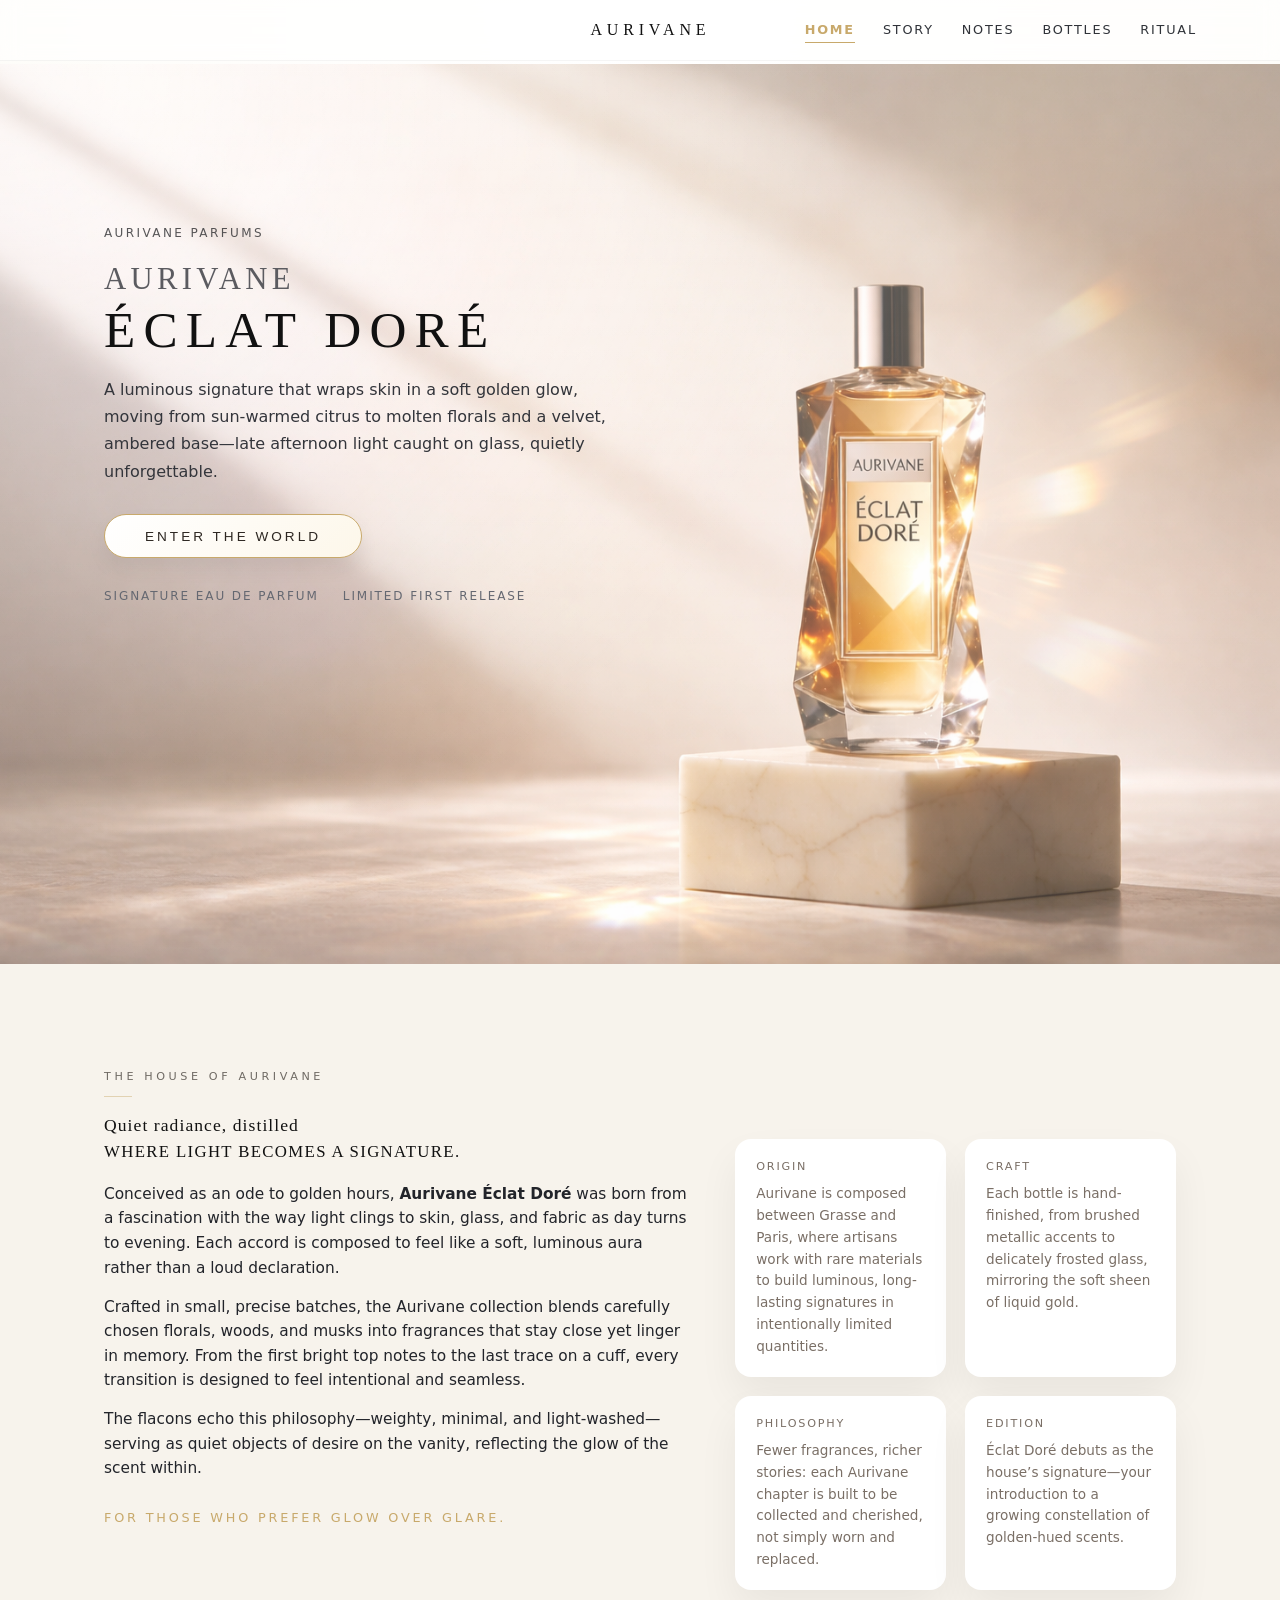
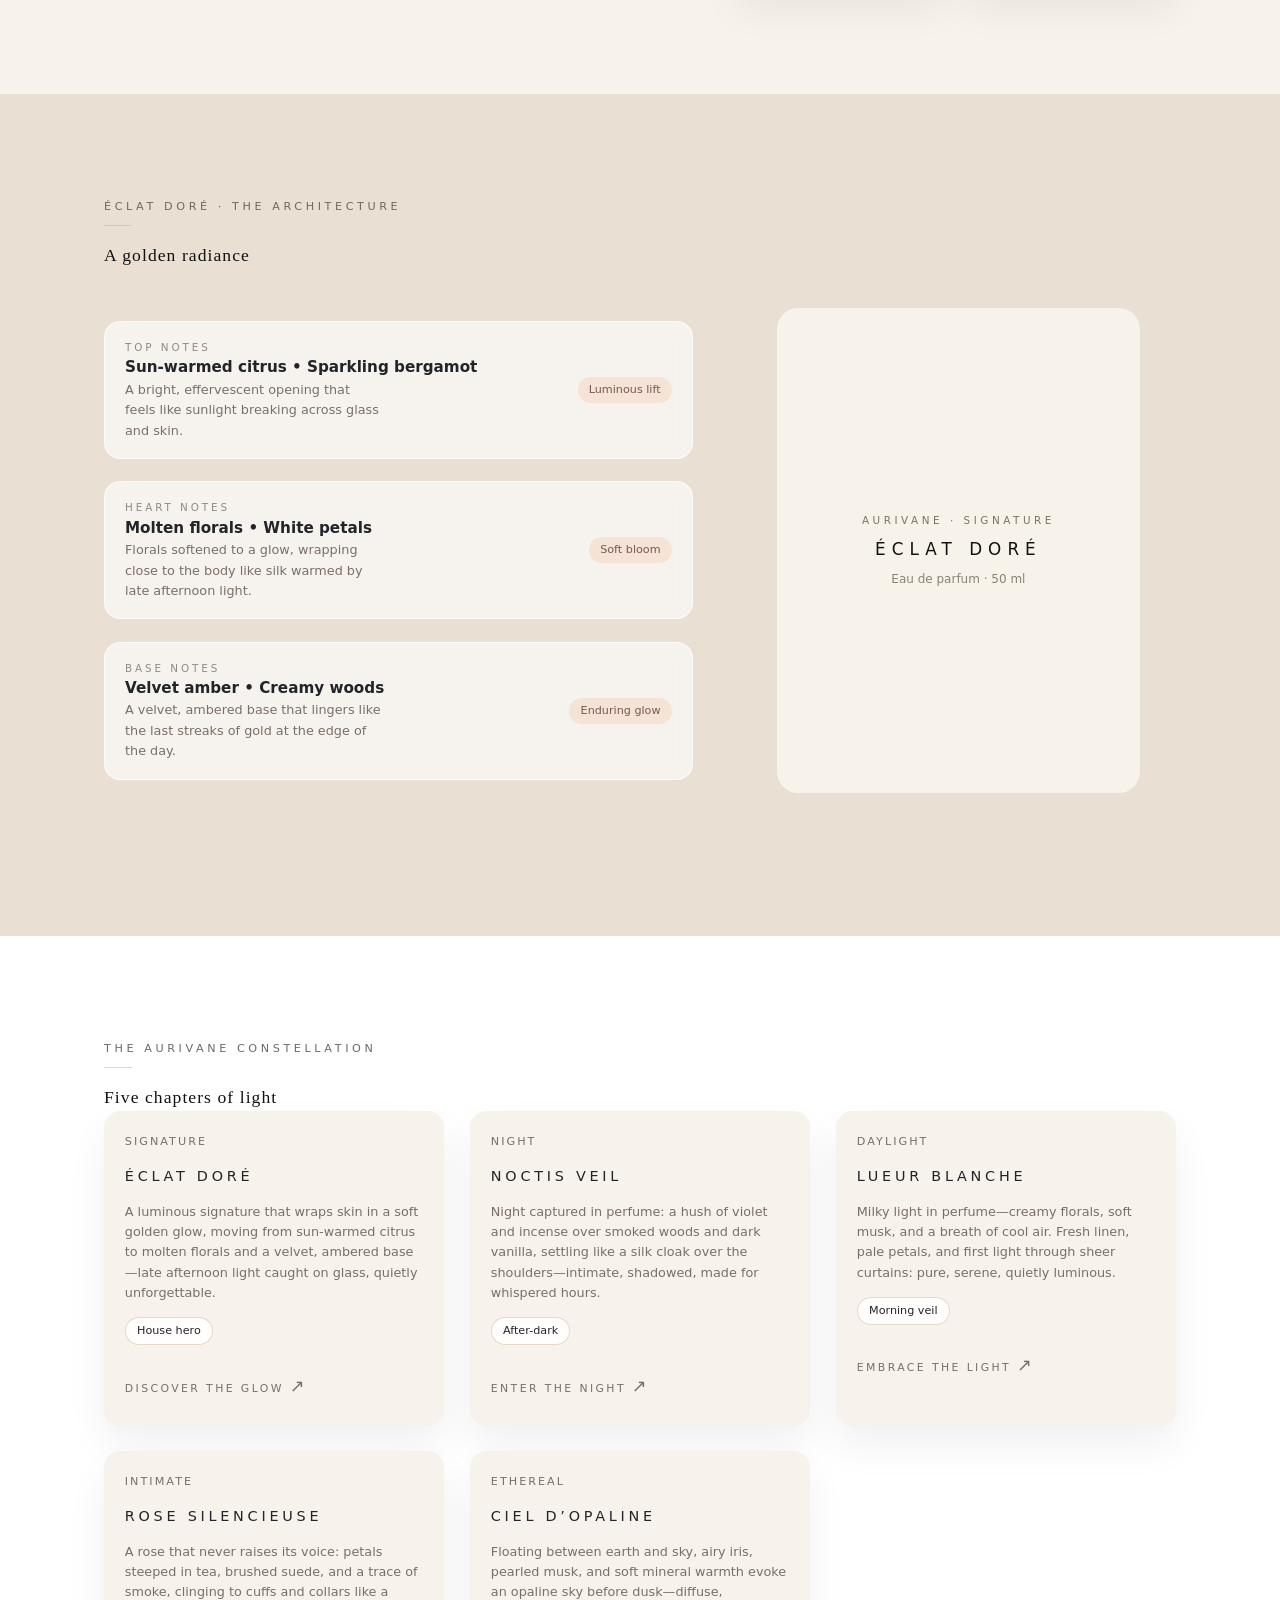
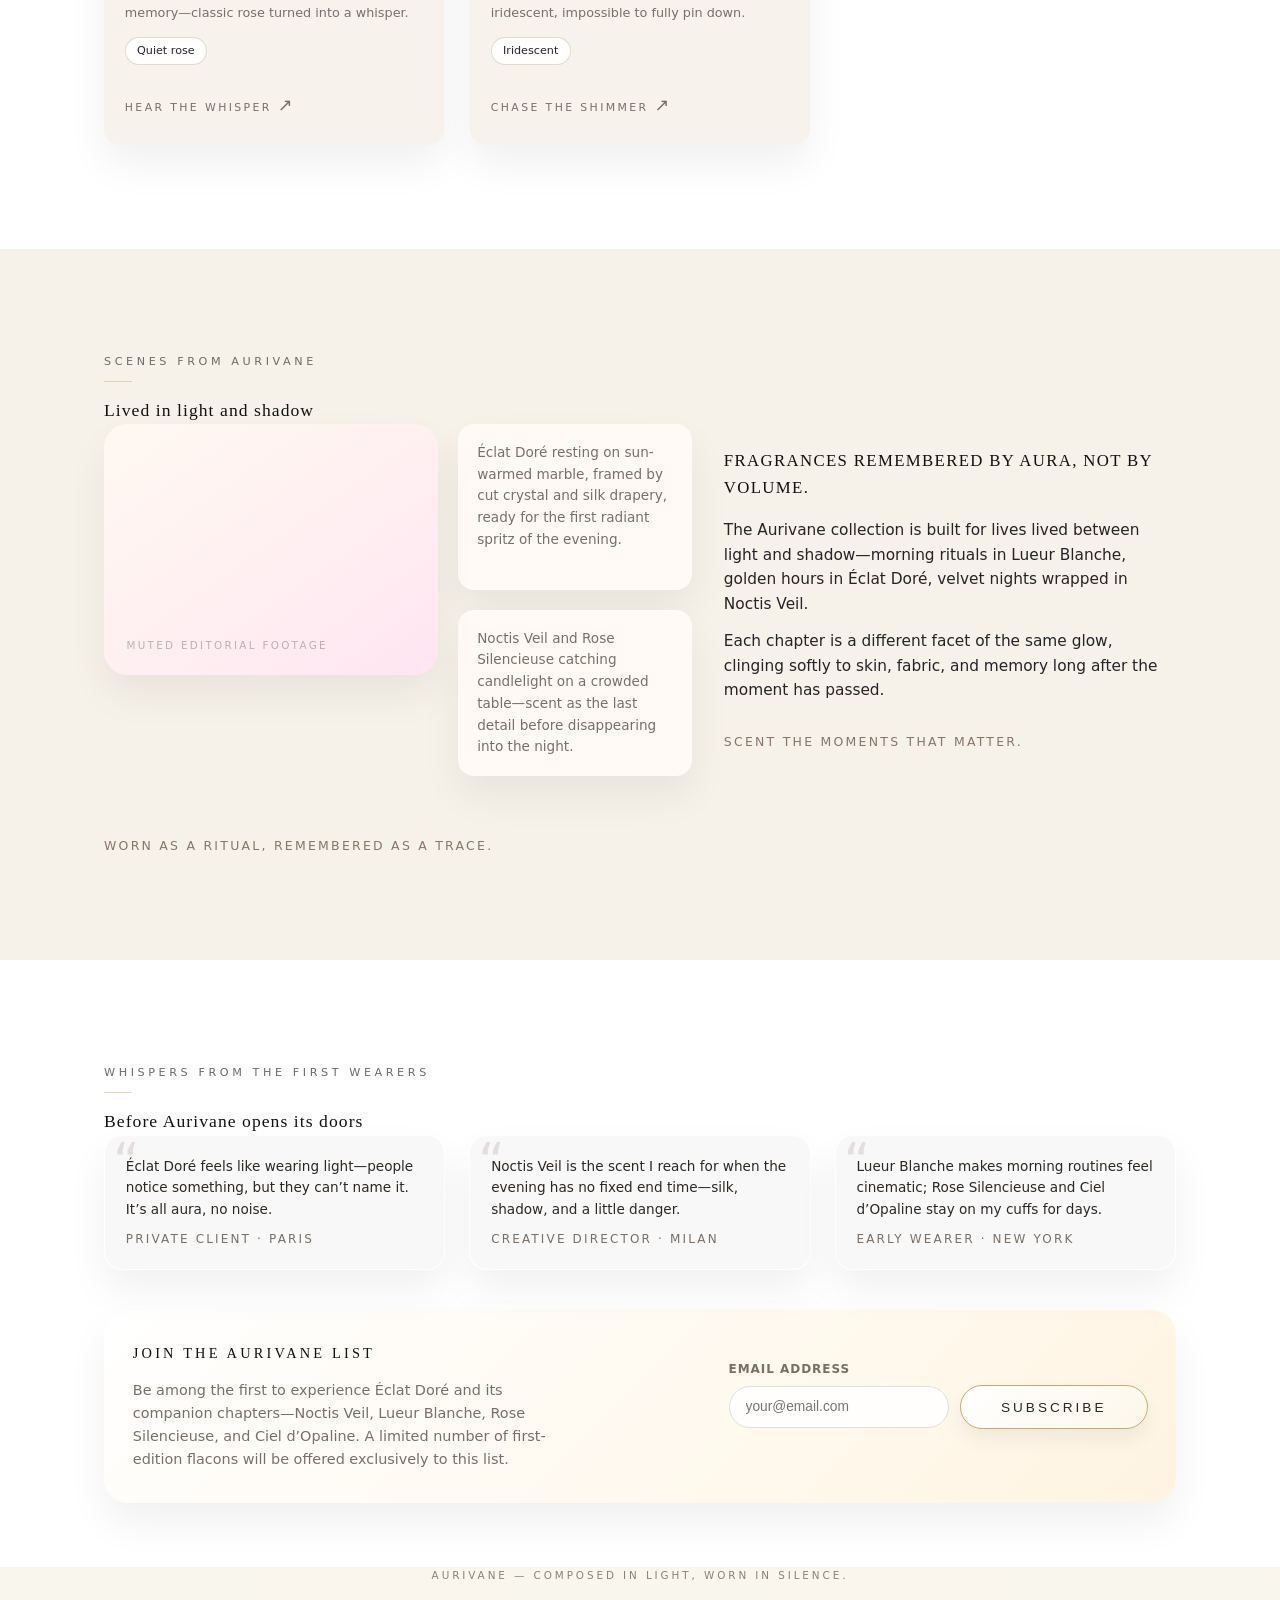
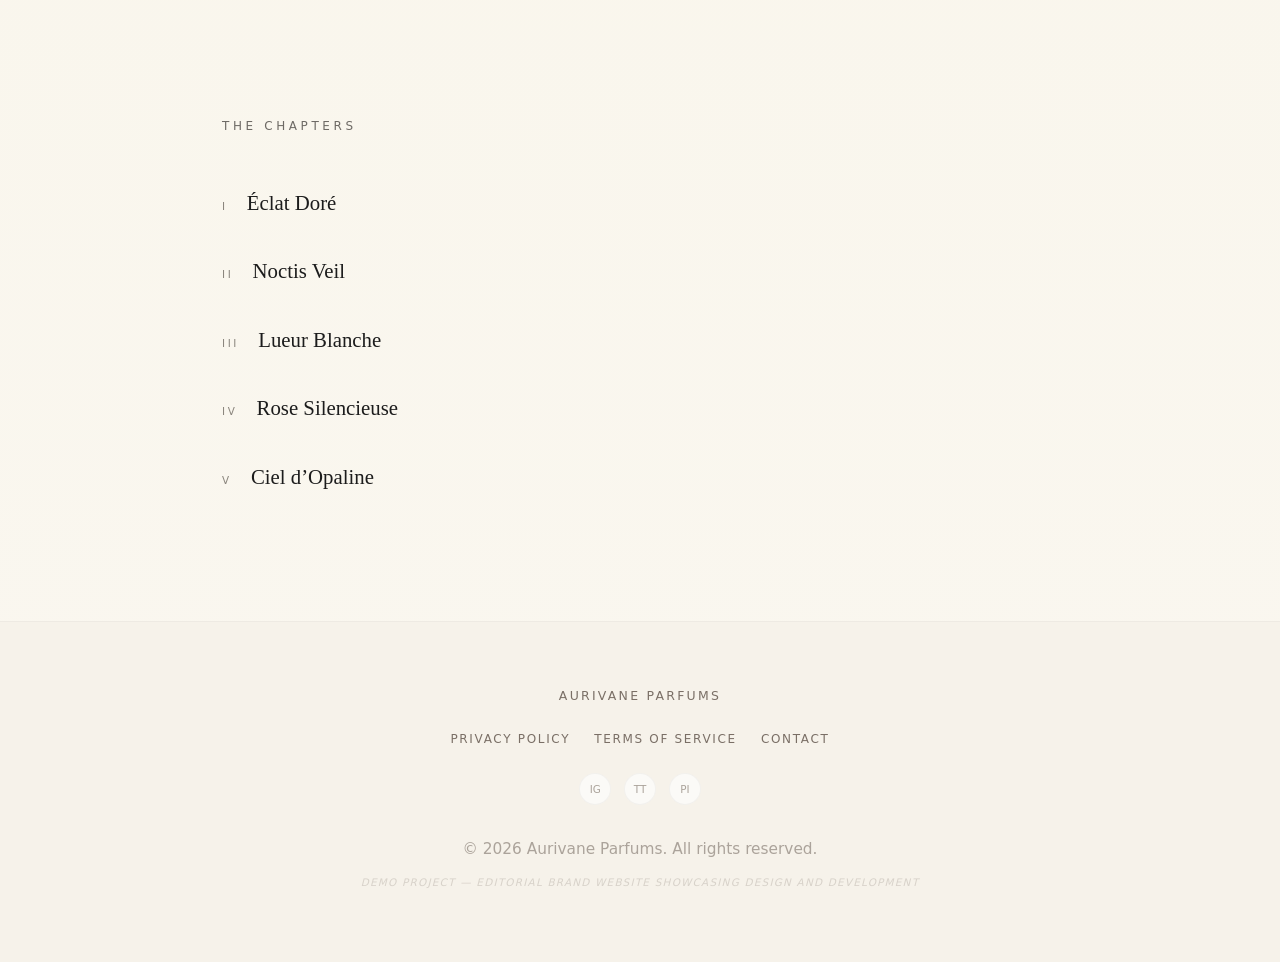
==== commit 6321de48: "Implement advanced form validation for newsletter signup with custom inline error handling" ====
--- a/index.html
+++ b/index.html
@@ -35,13 +35,13 @@
   
   <link rel="stylesheet" href="styles.css" />
   
-  <!-- Google Analytics 4 - Replace G-XXXXXXXXXX with your tracking ID -->
-  <script async src="https://www.googletagmanager.com/gtag/js?id=G-XXXXXXXXXX"></script>
+  <!-- Google Analytics 4 - Tracking ID: G-7257NCVCR3 -->
+  <script async src="https://www.googletagmanager.com/gtag/js?id=G-7257NCVCR3"></script>
   <script>
     window.dataLayer = window.dataLayer || [];
     function gtag(){dataLayer.push(arguments);}
     gtag('js', new Date());
-    gtag('config', 'G-XXXXXXXXXX', {
+    gtag('config', 'G-7257NCVCR3', {
       'send_page_view': true,
       'anonymize_ip': true
     });
@@ -471,20 +471,22 @@
               A limited number of first-edition flacons will be offered exclusively to this list.
             </p>
           </div>
-          <form class="cta-form" id="newsletter-form" action="https://api.web3forms.com/submit" method="POST">
+          <form class="cta-form" id="newsletter-form" action="https://api.web3forms.com/submit" method="POST" novalidate>
             <input type="hidden" name="access_key" value="YOUR_WEB3FORMS_ACCESS_KEY">
             <input type="hidden" name="subject" value="New Aurivane Newsletter Subscription">
             <input type="hidden" name="from_name" value="Aurivane Newsletter">
-            <label for="newsletter-email" class="visually-hidden">Email address</label>
-            <input 
-              type="email" 
-              id="newsletter-email"
-              name="email" 
-              required 
-              class="cta-input" 
-              placeholder="Your email address"
-              aria-required="true" />
-            <button class="btn" type="submit">Subscribe to newsletter</button>
+            <div class="form-group">
+              <label for="newsletter-email">Email address</label>
+              <input 
+                type="text" 
+                id="newsletter-email"
+                name="email" 
+                class="cta-input" 
+                placeholder="your@email.com"
+                autocomplete="email" />
+              <span class="form-error" id="newsletter-email-error"></span>
+            </div>
+            <button class="btn" type="submit">Subscribe</button>
           </form>
           <div id="newsletter-message" class="form-message" role="alert" aria-live="polite"></div>
         </div>
--- a/styles.css
+++ b/styles.css
@@ -773,6 +773,58 @@
       background: #ffffff;
     }
 
+    .cta-input.error {
+      border-color: #ff6b6b;
+      box-shadow: 0 0 0 1px rgba(255, 107, 107, 0.2);
+      background: rgba(255, 107, 107, 0.04);
+    }
+
+    .cta-input.error:focus {
+      border-color: #ff6b6b;
+      box-shadow: 0 0 0 2px rgba(255, 107, 107, 0.2);
+    }
+
+    .form-group {
+      position: relative;
+      display: flex;
+      flex-direction: column;
+      gap: 0.4rem;
+      flex: 1;
+      min-width: 220px;
+    }
+
+    .form-group label {
+      font-size: 0.75rem;
+      font-weight: 600;
+      text-transform: uppercase;
+      letter-spacing: 0.08em;
+      color: var(--text-muted);
+    }
+
+    .form-error {
+      display: block;
+      font-size: 0.75rem;
+      color: #ff6b6b;
+      opacity: 0;
+      animation: fadeError 0.3s ease;
+      min-height: 1.2rem;
+    }
+
+    .form-error.show {
+      opacity: 1;
+    }
+
+    @keyframes fadeError {
+      from {
+        opacity: 0;
+        transform: translateY(-0.25rem);
+      }
+      to {
+        opacity: 1;
+        transform: translateY(0);
+      }
+    }
+
     /* ---------- Footer ---------- */
     footer {
       padding: 2rem 0 2.5rem;
